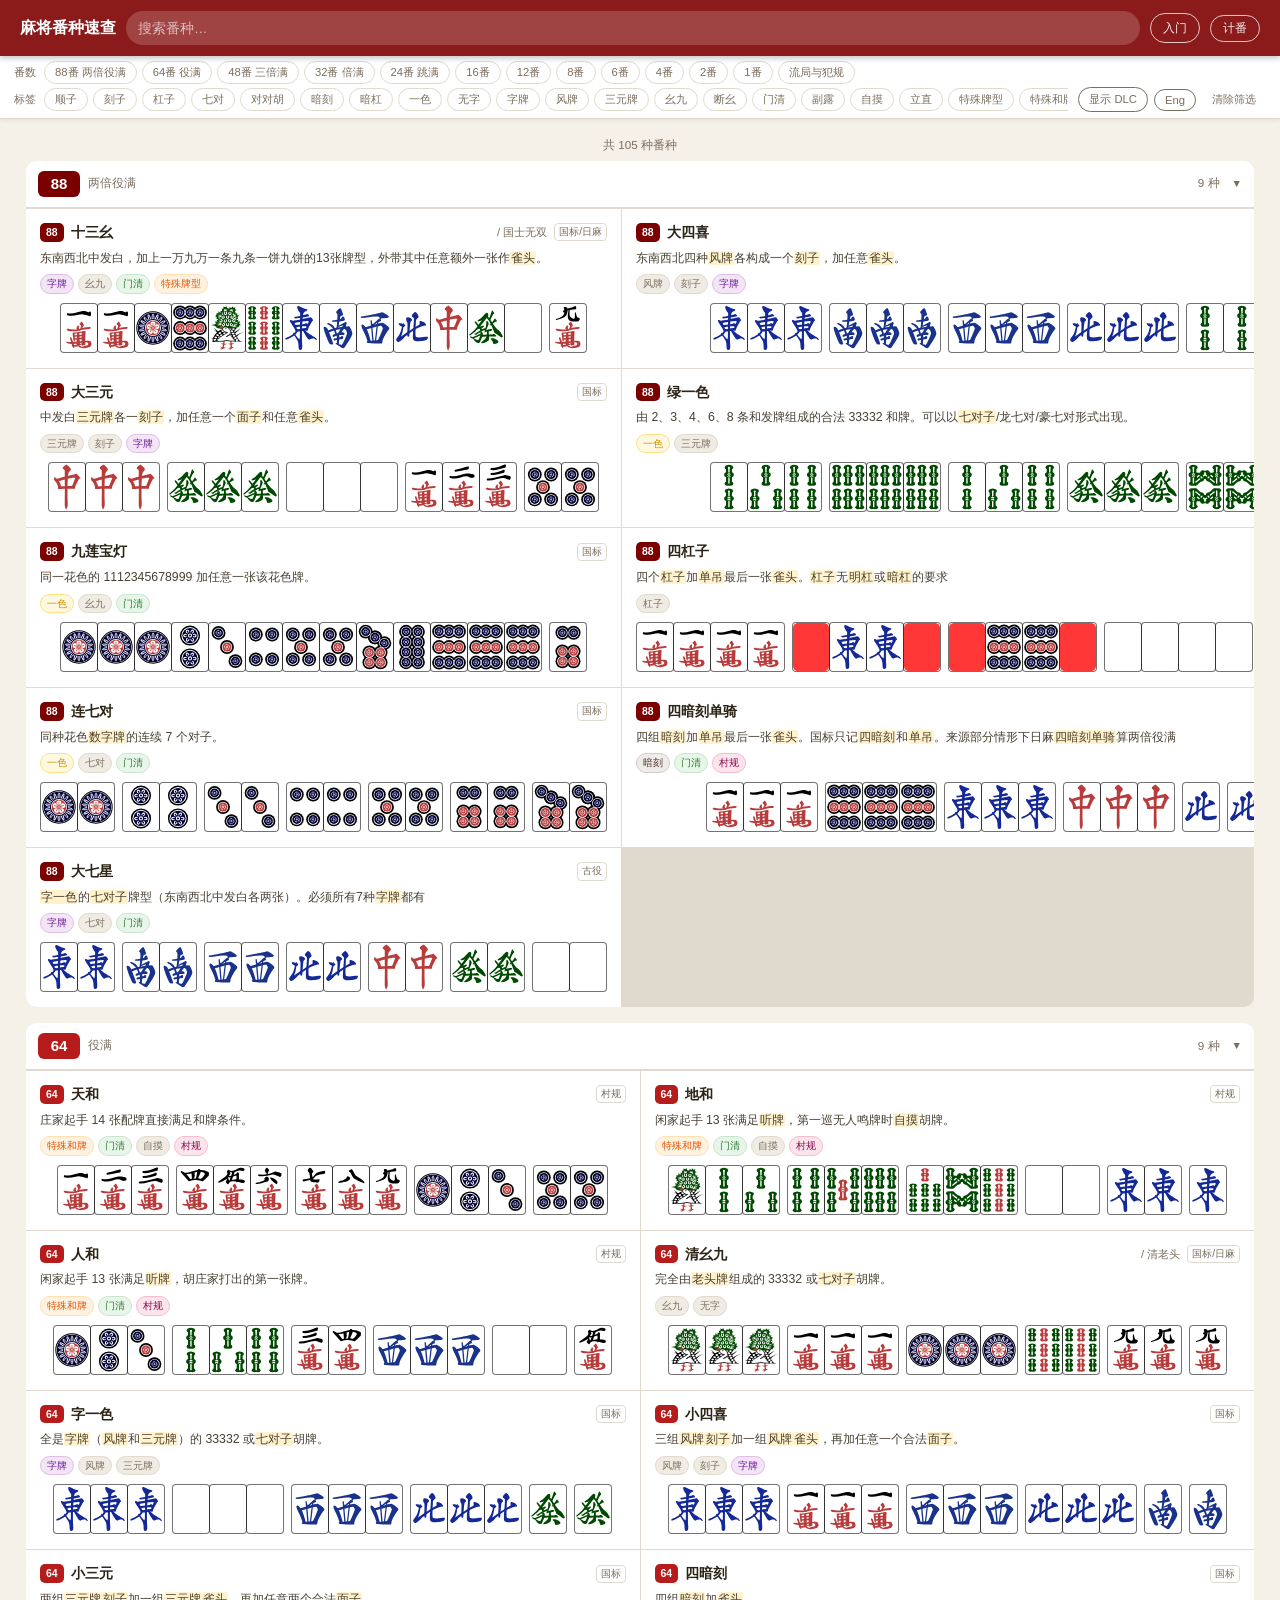
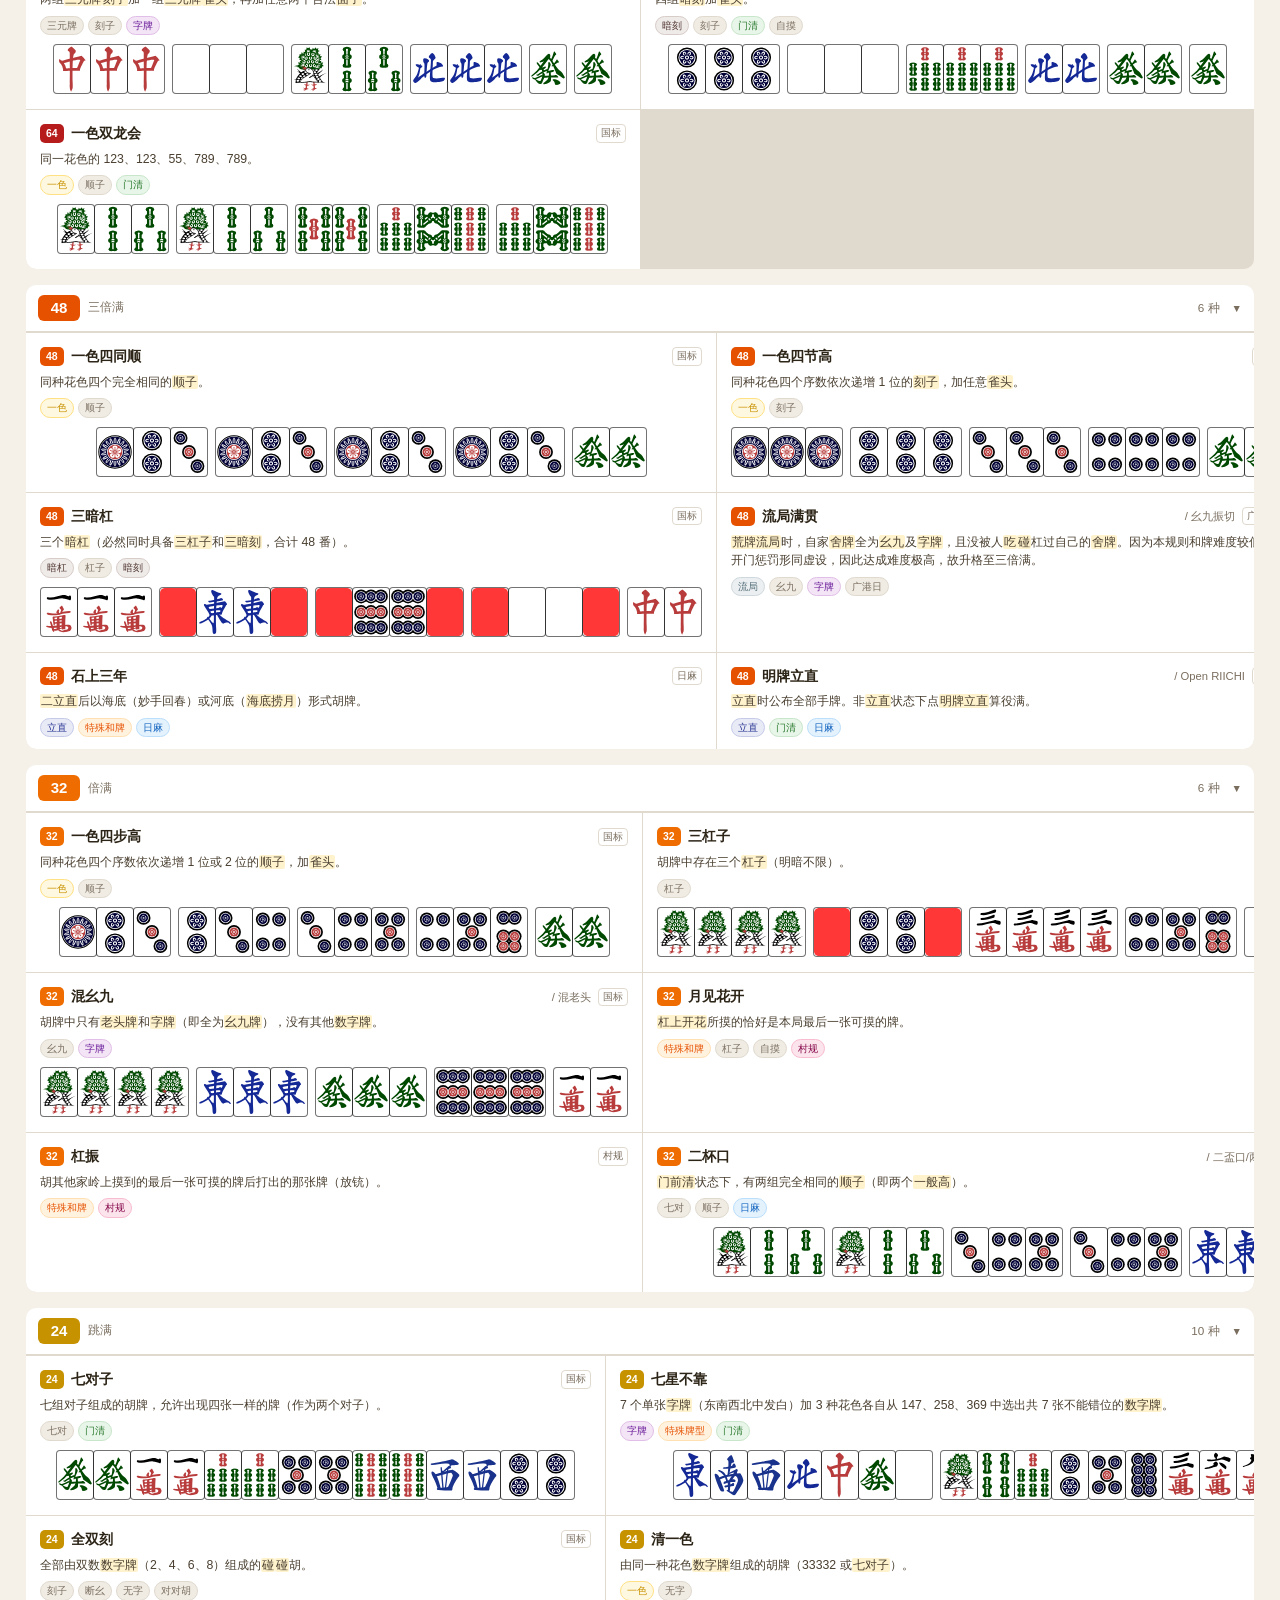
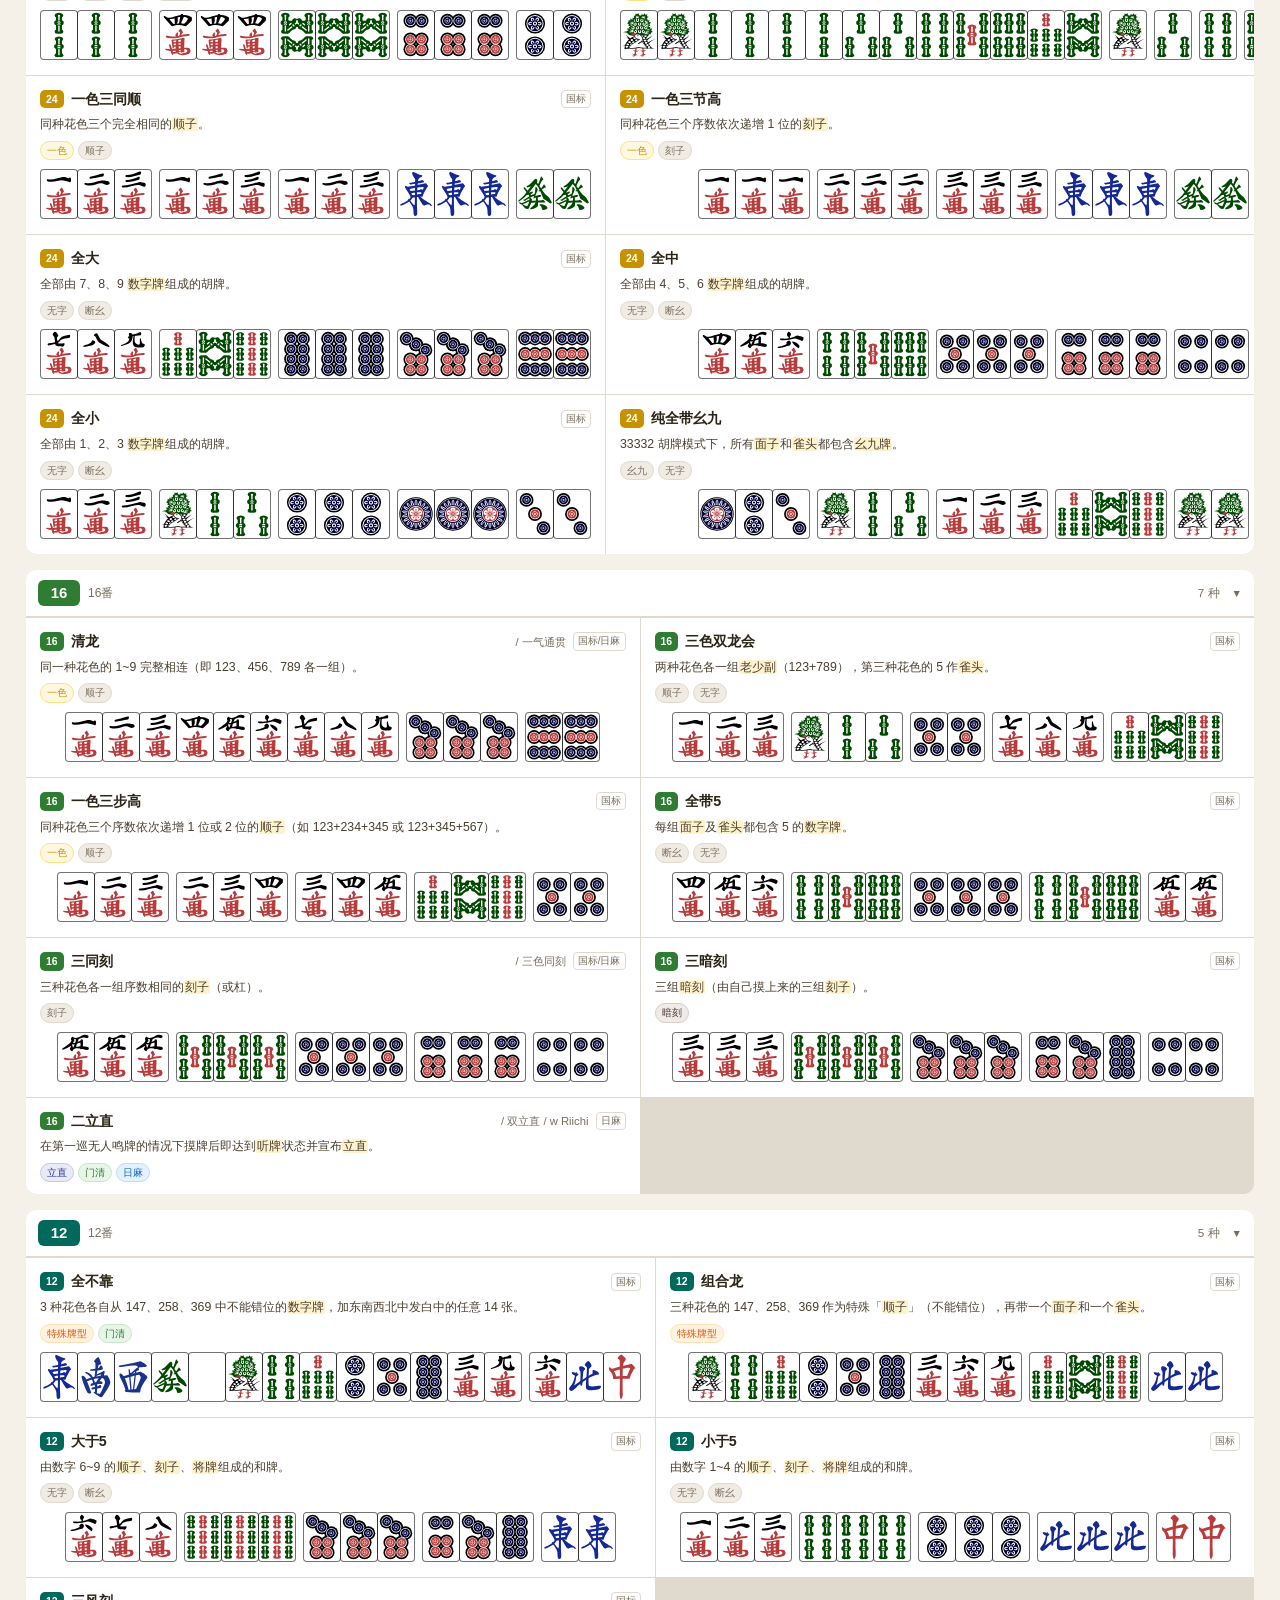
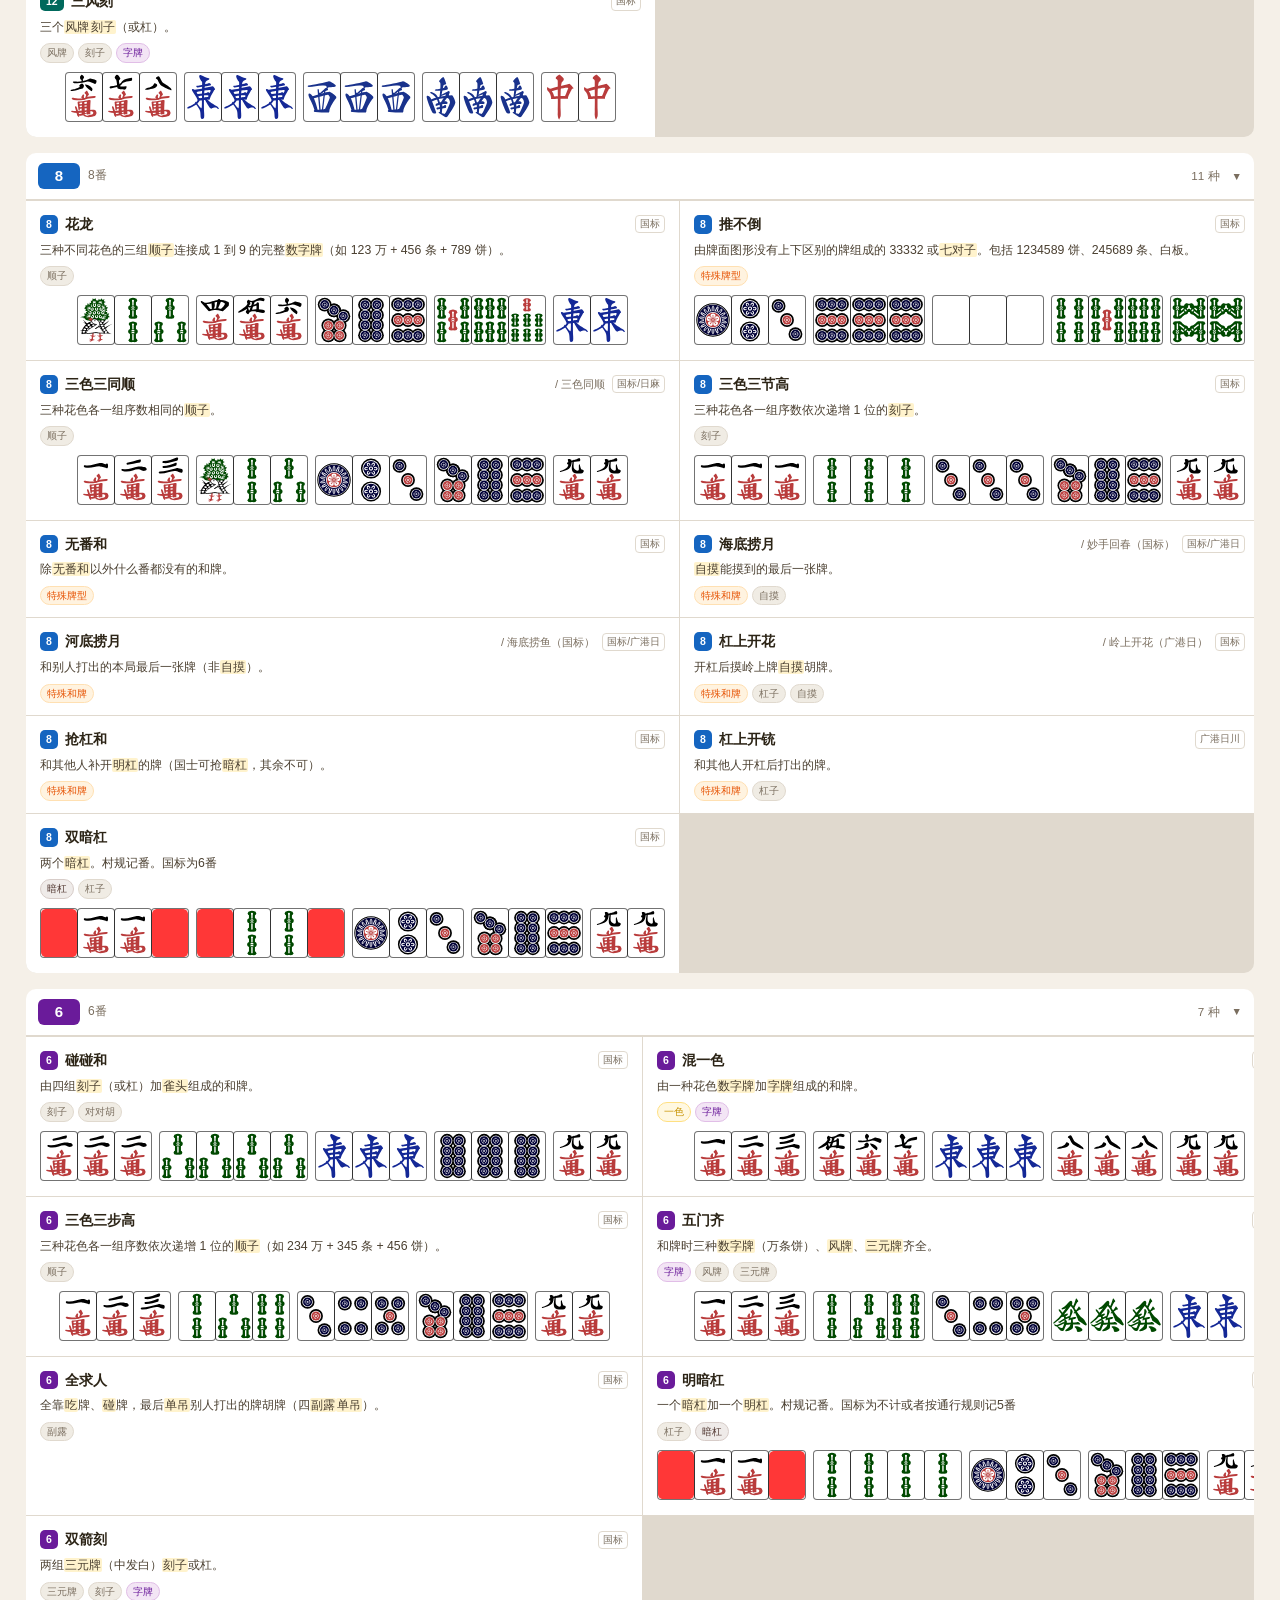
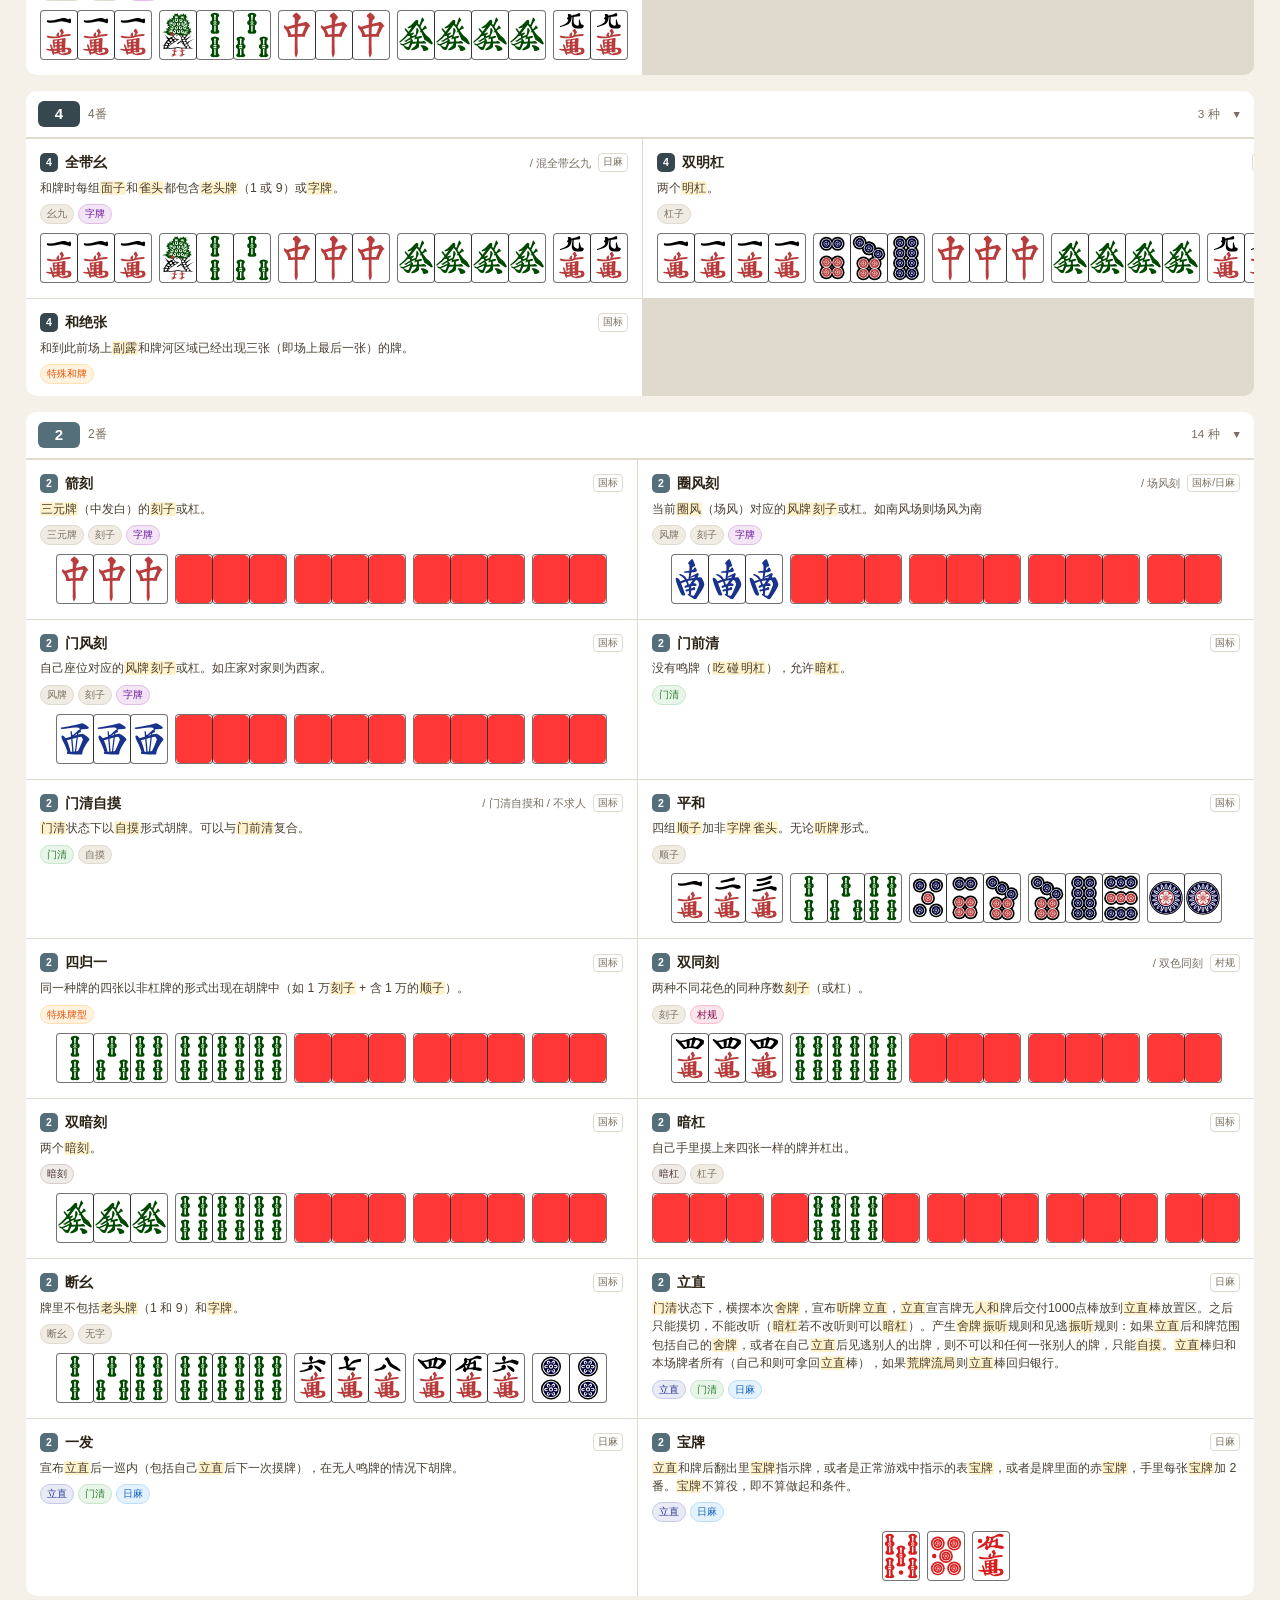
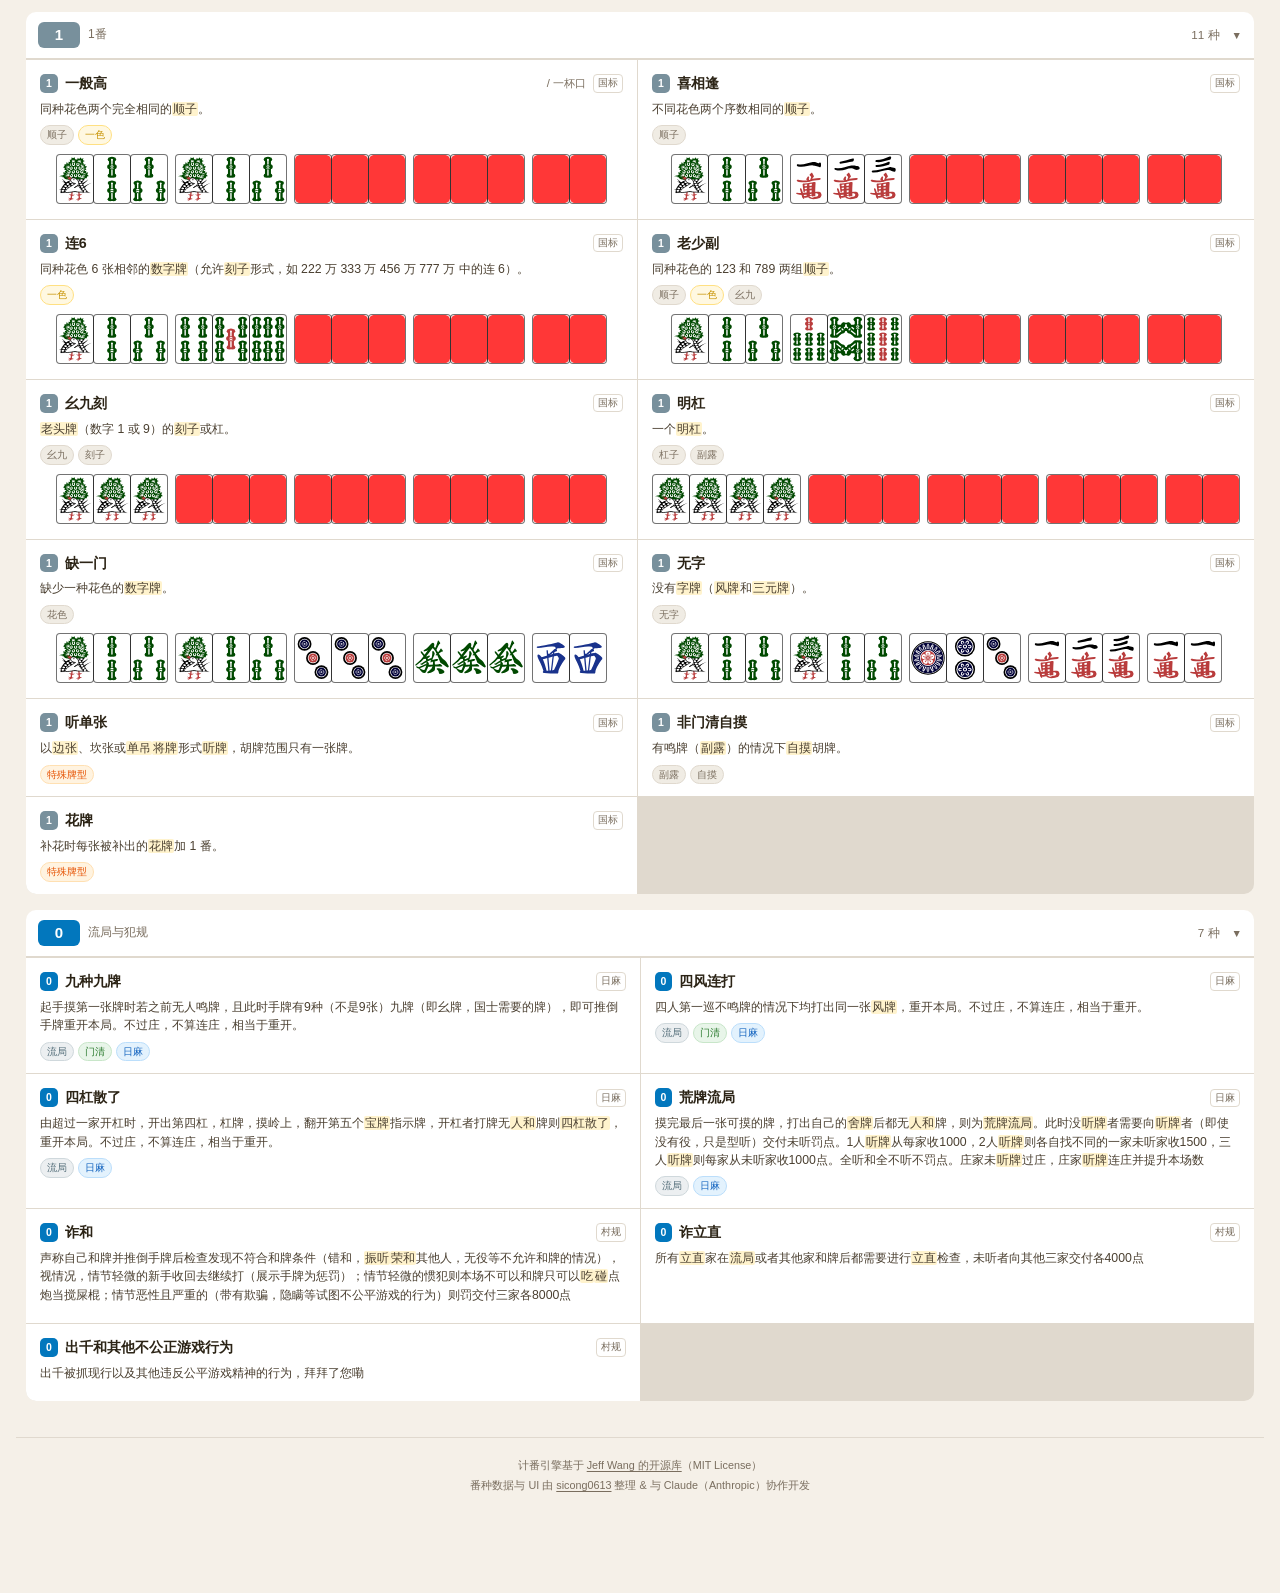
==== index.html @ 1c4165e6 "change: 纯全带幺九 is always 24 fan (no reduction when melded) Remove the open-hand reduction to 16 fan —" ====
<!DOCTYPE html>
<html lang="zh-CN">
<head>
  <meta charset="UTF-8">
  <meta name="viewport" content="width=device-width, initial-scale=1.0">
  <meta name="description" content="国标麻将（含村规）番种速查与计番工具">
  <title>麻将番种速查</title>
  <link rel="stylesheet" href="style.css?v=12">
</head>
<body>

  <header id="site-header">
    <div class="header-inner">
      <h1>麻将番种速查</h1>
      <input type="search" id="search-input" placeholder="搜索番种…" autocomplete="off" spellcheck="false">
      <a href="instruction.html" class="btn-outline" title="入门指南">入门</a>
      <button id="hand-calc-btn" class="btn-outline" title="手牌计番">计番</button>
    </div>
  </header>

  <div id="filter-bar">
    <div class="filter-row" id="fan-filter-row">
      <span class="filter-label">番数</span>
      <div class="chip-group" id="fan-chips"></div>
    </div>
    <div class="filter-row" id="tag-filter-row">
      <span class="filter-label">标签</span>
      <div class="chip-group" id="tag-chips"></div>
    </div>
    <div class="filter-row filter-actions">
      <button id="dlc-toggle" class="btn-outline btn-sm">显示 DLC</button>
      <button id="lang-toggle" class="btn-outline btn-sm">Eng</button>
      <button id="clear-filters" class="btn-ghost btn-sm">清除筛选</button>
    </div>
  </div>

  <div id="results-summary"></div>

  <main id="fan-list"></main>

  <div id="calc-bar" class="hidden">
    <div class="calc-bar-inner">
      <span>已选 <strong id="calc-count">0</strong> 种</span>
      <span class="calc-sep">｜</span>
      <span>合计 <strong id="calc-total">0</strong> 番</span>
      <button id="calc-clear" class="btn-ghost btn-sm">清除</button>
      <button id="calc-close" class="btn-outline btn-sm">退出</button>
    </div>
  </div>

  <!-- 手牌计番页面 -->
  <div id="hand-calc-page" class="hc-page hidden">
    <div class="hc-topbar">
      <button id="hc-back" class="hc-btn-ghost" data-i18n="← 返回">← 返回</button>
      <span class="hc-title" data-i18n="手牌计番">手牌计番</span>
      <button id="hc-clear-all" class="hc-btn-ghost" data-i18n="清空">清空</button>
    </div>

    <div class="hc-content">
      <div class="hc-section">
        <div class="hc-section-label"><span data-i18n="立牌">立牌</span> <span id="hc-standing-count">0/13</span></div>
        <div id="hc-standing-area" class="hc-tile-row"></div>
      </div>

      <div class="hc-section hc-win-row">
        <div class="hc-section-label"><span data-i18n="和牌张">和牌张</span></div>
        <div id="hc-win-area" class="hc-tile-row"></div>
        <div class="hc-select-tools">
          <label class="hc-check"><input type="checkbox" id="hc-select-check"> <span data-i18n="选牌">选牌</span></label>
          <button id="hc-set-meld" class="hc-btn-xs" disabled title="选中的3~4张组成刻子/顺子/杠">设为副露</button>
          <button id="hc-set-win"  class="hc-btn-xs" disabled title="把选中的单张设为和牌张">和牌张</button>
          <button id="hc-del-sel"  class="hc-btn-xs hc-btn-danger" disabled title="删除选中的牌（不放回手牌）">删除</button>
        </div>
      </div>

      <div class="hc-section">
        <div class="hc-section-label" data-i18n="副露">副露</div>
        <div id="hc-meld-area" class="hc-meld-row"></div>
      </div>

      <div class="hc-section hidden" id="hc-buffer-section">
        <div class="hc-section-label"><span id="hc-buffer-label">组合中 (0/3)</span> <button id="hc-buffer-clear" class="hc-btn-ghost hc-btn-xs" data-i18n="取消">取消</button></div>
        <div id="hc-buffer-area" class="hc-tile-row"></div>
      </div>

      <div class="hc-section hc-settings">
        <label class="hc-check"><input type="checkbox" id="hc-self-drawn"> <span data-i18n="自摸">自摸</span></label>
        <label class="hc-check"><input type="checkbox" id="hc-dealer-win"> <span data-i18n="庄赢">庄赢</span></label>
        <label class="hc-check"><input type="checkbox" id="hc-last-tile"> <span data-i18n="和绝张">和绝张</span></label>
        <label class="hc-check"><input type="checkbox" id="hc-kong-win"> <span data-i18n="杠上开花">杠上开花</span></label>
        <label class="hc-check"><input type="checkbox" id="hc-gang-kai-chong"> <span data-i18n="杠上开铳">杠上开铳</span></label>
        <label class="hc-check"><input type="checkbox" id="hc-qiang-gang"> <span data-i18n="抢杠">抢杠</span></label>
        <label class="hc-check"><input type="checkbox" id="hc-wall-last"> <span data-i18n="海底捞月">海底捞月</span></label>
        <label class="hc-check"><input type="checkbox" id="hc-river-last"> <span data-i18n="河底捞鱼">河底捞鱼</span></label>
        <label class="hc-check"><input type="checkbox" id="hc-fan-tian_he"> <span data-i18n="天和">天和</span></label>
        <label class="hc-check"><input type="checkbox" id="hc-fan-di_he"> <span data-i18n="地和">地和</span></label>
        <label class="hc-check"><input type="checkbox" id="hc-fan-ren_he"> <span data-i18n="人和">人和</span></label>
        <label class="hc-check"><input type="checkbox" id="hc-liuju-manguan"> <span data-i18n="流局满贯">流局满贯</span></label>
      </div>

      <div class="hc-section hc-winds">
        <label><span data-i18n="圈风">圈风</span> <select id="hc-prevalent"><option value="" selected data-i18n="—">—</option><option value="0" data-i18n="东">东</option><option value="1" data-i18n="南">南</option><option value="2" data-i18n="西">西</option><option value="3" data-i18n="北">北</option></select></label>
        <label><span data-i18n="门风">门风</span> <select id="hc-seat"><option value="" selected data-i18n="—">—</option><option value="0" data-i18n="东">东</option><option value="1" data-i18n="南">南</option><option value="2" data-i18n="西">西</option><option value="3" data-i18n="北">北</option></select></label>
        <label><span data-i18n="花牌">花牌</span> <input type="number" id="hc-flowers" min="0" max="8" value="0"></label>
      </div>

      <div class="hc-section hc-dora-row">
        <label class="hc-check">
          <input type="checkbox" id="hc-dora">
          <span data-i18n="宝牌">宝牌</span>
          <select id="hc-dora-count" disabled>
            <option value="1">1</option>
            <option value="2">2</option>
            <option value="3">3</option>
            <option value="4">4</option>
            <option value="5">5</option>
            <option value="6">6</option>
            <option value="7">7</option>
            <option value="8">8</option>
            <option value="9">9</option>
            <option value="10">10</option>
          </select>
          <span data-i18n="张">张</span>
        </label>
      </div>

      <div class="hc-section hc-riichi-row">
        <label class="hc-check">
          <input type="checkbox" id="hc-riichi">
          <select id="hc-riichi-type" disabled>
            <option value="riichi" data-i18n="立直">立直</option>
            <option value="double_riichi" data-i18n="二立直">二立直</option>
            <option value="open_riichi" data-i18n="明牌立直">明牌立直</option>
          </select>
        </label>
        <label class="hc-check">
          <input type="checkbox" id="hc-ippatsu" disabled>
          <span data-i18n="一发">一发</span>
        </label>
      </div>

      <div class="hc-section hc-calc-row">
        <button id="hc-calc-btn" class="hc-calc-btn" disabled data-i18n="计 算">计 算</button>
        <button id="hc-upload-btn" class="hc-upload-btn" disabled title="计算并上传番型数据">上传</button>
        <button id="hc-recognize-btn" class="hc-recog-btn" title="拍照识别，自动填入立牌/副露/和牌张">📷</button>
        <button id="hc-kb-toggle" class="hc-kb-btn" title="收起键盘">⌨</button>
      </div>

      <div id="hc-result" class="hc-result hidden"></div>
    </div>

    <div class="hc-bottom">
      <div class="hc-mode-row">
        <button class="hc-mode-btn active" data-mode="standing" data-i18n="立牌">立牌</button>
        <button class="hc-mode-btn" data-mode="meld" data-i18n="吃/碰">吃/碰</button>
        <button class="hc-mode-btn" data-mode="minggang" data-i18n="明杠">明杠</button>
        <button class="hc-mode-btn" data-mode="angang" data-i18n="暗杠">暗杠</button>
      </div>
      <div id="hc-picker" class="hc-picker"></div>
    </div>

    <!-- 拍照识别浮层 -->
    <div id="hc-recog-modal" class="hc-recog-overlay hidden">
      <div class="hc-recog-box">
        <div class="hc-recog-head">
          <strong>拍照识别</strong>
          <button id="hc-recog-close" class="hc-btn-ghost">✕</button>
        </div>
        <div class="hc-recog-bar">
          <input id="hc-recog-file" type="file" accept="image/*">
          <input id="hc-recog-camera" type="file" accept="image/*" capture="environment" hidden>
          <button id="hc-recog-camera-btn" class="hc-recog-mini" title="调用相机直接拍照">📷 拍照</button>
          <button id="hc-recog-roi" class="hc-recog-mini" hidden>框选手牌区域</button>
          <button id="hc-recog-clear" class="hc-recog-mini" hidden>清除框选</button>
        </div>
        <p class="hc-recog-hint">上传<strong>完整照片</strong>后，点「框选手牌区域」拖一个矩形框住你的手牌，只保留框内的牌。
          把被吃/碰/杠的牌（含和牌张）<strong>转向摆放</strong>，可自动识别为副露/和牌张——转向的牌若能与相邻牌组成刻子/顺子/杠，即归为副露；否则作为候选和牌张，全场恰好一个候选时自动锁定。</p>
        <div id="hc-recog-msg" class="hc-recog-msg"></div>
        <canvas id="hc-recog-canvas" hidden></canvas>
        <div id="hc-recog-summary" class="hc-recog-summary"></div>
        <div id="hc-recog-tiles" class="hc-recog-tiles"></div>
        <div class="hc-recog-actions">
          <button id="hc-recog-set-meld" class="hc-recog-action-btn" disabled>设为副露</button>
          <button id="hc-recog-set-win"  class="hc-recog-action-btn" disabled>和牌张</button>
          <button id="hc-recog-del"      class="hc-recog-action-btn hc-btn-danger" disabled>删除</button>
          <button id="hc-recog-fill" class="hc-calc-btn" disabled>接受并填入</button>
        </div>
      </div>
    </div>
  </div>

  <footer id="site-footer">
    <p>计番引擎基于 <a href="https://github.com/summerinsects/mahjong-algorithm" target="_blank" rel="noopener">Jeff Wang 的开源库</a>（MIT License）</p>
    <p>番种数据与 UI 由 <a href="https://github.com/sicong0613/Mahjong_rules" target="_blank" rel="noopener">sicong0613</a> 整理 &amp; 与 Claude（Anthropic）协作开发</p>
  </footer>

  <script src="data/glossary.js?v=3"></script>
  <script src="data/fans.js?v=5"></script>
  <script src="data/wasm_name_map.js?v=3"></script>
  <script src="data/fan_calculator.js?v=3"></script>
  <script src="calculator.js?v=3"></script>
  <script src="calc-ui.js?v=20"></script>
  <script src="script.js?v=4"></script>
</body>
</html>
---- style.css ----
/* ── 颜色与变量 ──────────────────────────────────────── */
:root {
  --bg:        #f5f0e8;
  --surface:   #ffffff;
  --border:    #e0d9ce;
  --text:      #2c2416;
  --text-muted:#7a6e5f;
  --accent:    #8b1a1a;

  /* 番数层级颜色 */
  --c88: #7b0000;
  --c64: #b71c1c;
  --c48: #e65100;
  --c32: #ef6c00;
  --c24: #c79200;
  --c16: #2e7d32;
  --c12: #00695c;
  --c8:  #1565c0;
  --c6:  #6a1b9a;
  --c4:  #37474f;
  --c2:  #546e7a;
  --c1:  #78909c;
  --c0:  #0277bd;

  --radius: 10px;
  --shadow: 0 1px 4px rgba(0,0,0,.10);
  --header-h: 56px;
  --filter-h: 108px;
}

/* ── 基础重置 ────────────────────────────────────────── */
*, *::before, *::after { box-sizing: border-box; margin: 0; padding: 0; -webkit-tap-highlight-color: transparent; }
html { font-size: 15px; scroll-behavior: smooth; }
body {
  font-family: -apple-system, "PingFang SC", "Hiragino Sans GB",
               "Microsoft YaHei", "Helvetica Neue", sans-serif;
  background: var(--bg);
  color: var(--text);
  line-height: 1.6;
  /* space for sticky header + filter bar */
  padding-top: calc(var(--header-h) + var(--filter-h));
  padding-bottom: 80px;
}
button { cursor: pointer; font-family: inherit; }
input  { font-family: inherit; }

/* ── 标题栏 ─────────────────────────────────────────── */
#site-header {
  position: fixed; top: 0; left: 0; right: 0; z-index: 100;
  height: var(--header-h);
  background: var(--accent);
  color: #fff;
  box-shadow: 0 2px 6px rgba(0,0,0,.25);
}
.header-inner {
  display: flex; align-items: center; gap: 10px;
  height: 100%; padding: 0 20px;
}
#site-header h1 {
  font-size: 1.05rem; font-weight: 700;
  white-space: nowrap; flex-shrink: 0;
}
#search-input {
  flex: 1; min-width: 0;
  height: 34px; padding: 0 12px;
  border: none; border-radius: 17px;
  background: rgba(255,255,255,.18); color: #fff;
  font-size: .9rem;
}
#search-input::placeholder { color: rgba(255,255,255,.65); }
#search-input:focus { outline: none; background: rgba(255,255,255,.28); }

/* ── 筛选栏 ─────────────────────────────────────────── */
#filter-bar {
  position: fixed; top: var(--header-h); left: 0; right: 0; z-index: 90;
  background: var(--surface);
  border-bottom: 1px solid var(--border);
  box-shadow: 0 2px 4px rgba(0,0,0,.06);
  padding: 6px 14px 8px;
  display: flex; flex-direction: column; gap: 4px;
}
.filter-row {
  display: flex; align-items: center; gap: 6px;
  overflow-x: auto; scrollbar-width: none;
  -webkit-overflow-scrolling: touch;
}
.filter-row::-webkit-scrollbar { display: none; }
.filter-row::-webkit-scrollbar { display: none; }
.filter-label {
  font-size: .7rem; color: var(--text-muted);
  white-space: nowrap; flex-shrink: 0;
  padding-right: 2px;
}
.filter-actions { justify-content: flex-end; margin-top: 2px; }
.chip-group { display: flex; gap: 5px; }

/* Chips */
.chip {
  display: inline-flex; align-items: center;
  padding: 3px 10px; border-radius: 14px;
  font-size: .75rem; white-space: nowrap;
  border: 1.5px solid var(--border);
  background: transparent; color: var(--text-muted);
  transition: all .15s;
}
.chip:hover { border-color: var(--accent); color: var(--accent); }
.chip.active {
  background: var(--accent); border-color: var(--accent);
  color: #fff;
}
.chip.fan-chip.active { color: #fff; border-color: transparent; }

/* ── 结果摘要 ────────────────────────────────────────── */
#results-summary {
  text-align: center; padding: 8px 14px 2px;
  font-size: .78rem; color: var(--text-muted);
  min-height: 24px;
}

/* ── 主内容区 ────────────────────────────────────────── */
#fan-list {
  padding: 4px 10px 20px;
}

/* ── 页脚 ───────────────────────────────────────────── */
#site-footer {
  padding: 18px 20px;
  border-top: 1px solid var(--border);
  text-align: center;
  font-size: .72rem;
  color: var(--text-muted);
  line-height: 1.8;
}
#site-footer a {
  color: var(--text-muted);
  text-decoration: underline;
  text-underline-offset: 2px;
}

/* ── 番数分区 ─────────────────────────────────────────── */
.fan-tier { margin-bottom: 16px; }

.tier-header {
  display: flex; align-items: center; gap: 8px;
  padding: 10px 12px 10px;
  background: var(--surface);
  border-radius: var(--radius) var(--radius) 0 0;
  border-bottom: 2px solid var(--border);
  cursor: pointer; user-select: none;
}
.tier-header:hover { background: #faf7f2; }
.tier-fan-badge {
  font-size: 1rem; font-weight: 800;
  min-width: 42px; text-align: center;
  border-radius: 6px; padding: 1px 6px;
  color: #fff;
}
.tier-label {
  font-size: .8rem; color: var(--text-muted);
  font-weight: 400;
}
.tier-count {
  font-size: .78rem; color: var(--text-muted);
  margin-left: auto;
}
.tier-arrow {
  font-size: .7rem; color: var(--text-muted);
  transition: transform .2s;
  margin-left: 4px;
}
.fan-tier.collapsed .tier-arrow { transform: rotate(-90deg); }
.fan-tier.collapsed .fan-grid { display: none; }

/* ── 卡片网格 ────────────────────────────────────────── */
.fan-grid {
  display: grid;
  grid-template-columns: repeat(auto-fill, minmax(280px, 1fr));
  gap: 1px;
  background: var(--border);
  border-radius: 0 0 var(--radius) var(--radius);
  overflow: hidden;
}

/* ── 单张卡片 ────────────────────────────────────────── */
.fan-card {
  background: var(--surface);
  padding: 12px 14px;
  cursor: pointer;
  transition: background .12s;
  position: relative;
}
.fan-card:hover { background: #fefcf8; }
.fan-card.expanded { background: #fefcf8; }
.fan-card.calc-selected { background: #fff8e1; }

.card-top {
  display: flex; align-items: center; gap: 7px;
  margin-bottom: 5px;
}
.fan-badge {
  display: inline-block;
  font-size: .7rem; font-weight: 800;
  padding: 1px 6px; border-radius: 5px;
  color: #fff; flex-shrink: 0;
}
.card-name {
  font-size: .95rem; font-weight: 700;
  flex: 1;
}
.card-name-alt {
  font-size: .75rem; color: var(--text-muted);
  font-weight: 400;
}
.card-source {
  font-size: .68rem; color: var(--text-muted);
  white-space: nowrap;
  border: 1px solid var(--border);
  border-radius: 4px; padding: 0 4px;
}

.card-desc {
  font-size: .82rem; color: #4a3f30;
  margin-bottom: 7px; line-height: 1.5;
}

.card-tags { display: flex; flex-wrap: wrap; gap: 4px; }
.tag {
  font-size: .65rem; padding: 1px 6px;
  border-radius: 10px;
  background: #f0ece4; color: var(--text-muted);
  border: 1px solid #e0d9ce;
}
.tag.tag-门清  { background: #e8f5e9; color: #2e7d32; border-color: #c8e6c9; }
.tag.tag-日麻  { background: #e3f2fd; color: #1565c0; border-color: #bbdefb; }
.tag.tag-村规  { background: #fce4ec; color: #880e4f; border-color: #f8bbd0; }
.tag.tag-立直  { background: #e8eaf6; color: #283593; border-color: #c5cae9; }
.tag.tag-一色  { background: #fff8e1; color: #c79200; border-color: #ffe082; }
.tag.tag-字牌  { background: #f3e5f5; color: #6a1b9a; border-color: #e1bee7; }
.tag.tag-暗刻,
.tag.tag-暗杠  { background: #efebe9; color: #4e342e; border-color: #d7ccc8; }
.tag.tag-特殊牌型,
.tag.tag-特殊和牌 { background: #fff3e0; color: #e65100; border-color: #ffe0b2; }
.tag.tag-流局  { background: #eceff1; color: #546e7a; border-color: #cfd8dc; }
.tag.tag-DLC   { background: #fce4ec; color: #880e4f; border-color: #f8bbd0;
                  font-style: italic; }

/* ── 展开详情 ────────────────────────────────────────── */
.card-details {
  margin-top: 10px; padding-top: 10px;
  border-top: 1px solid var(--border);
  display: none;
  font-size: .8rem; line-height: 1.65;
}
.fan-card.expanded .card-details { display: block; }

.detail-row {
  display: grid; grid-template-columns: 3.5em 1fr;
  gap: 4px; padding: 2px 0;
}
.detail-row strong {
  color: var(--text-muted); font-weight: 600;
  font-size: .72rem; padding-top: 2px;
}
.detail-excludes span { color: #b71c1c; }
.card-notes {
  margin-top: 6px; padding: 6px 8px;
  background: #fffbf0; border-left: 3px solid #f0c040;
  border-radius: 0 4px 4px 0;
  font-size: .76rem; color: #5a4a20; line-height: 1.5;
}

/* ── 牌型展示 ────────────────────────────────────────── */
.tile-primary {
  margin: 8px 0 2px;
  overflow-x: auto; -webkit-overflow-scrolling: touch;
  scrollbar-width: none; padding: 2px 1px;
  text-align: center;
}
.tile-primary::-webkit-scrollbar { display: none; }

.tile-row {
  display: inline-flex; flex-wrap: nowrap; align-items: flex-end;
  gap: 1px; vertical-align: bottom; text-align: left;
}

.tile-example > .tile-row {
  display: flex;
  overflow-x: auto; -webkit-overflow-scrolling: touch;
  scrollbar-width: none; padding: 2px 1px;
}
.tile-example > .tile-row::-webkit-scrollbar { display: none; }
.tile {
  width: 36px; height: 48px;
  padding: 1px;
  box-sizing: border-box;
  border-radius: 3px;
  object-fit: fill;
  display: block; flex-shrink: 0;
  box-shadow: 0 0 0 1px rgba(0,0,0,0.55);
}
.tile-text {
  display: inline-flex; align-items: center; justify-content: center;
  width: 28px; height: 37px;
  background: #fffdf0; border: 1px solid #d4b96a;
  border-radius: 4px;
  font-size: .65rem; color: #5a4a20; line-height: 1.2;
  flex-shrink: 0;
  writing-mode: vertical-rl; text-orientation: mixed;
}
.tile-sep { width: 7px; flex-shrink: 0; }

/* 横置牌（副露捡牌） */
.tile-rotated-wrap {
  display: inline-flex; align-items: center; justify-content: center;
  width: 37px; height: 28px;
  flex-shrink: 0;
}
.tile-rotated-wrap .tile {
  transform: rotate(90deg);
}

/* 牌河 */
.tile-river-wrap {
  margin-top: 10px;
  margin-bottom: 4px;
}
.tile-river-label {
  font-size: .68rem; font-weight: 600; white-space: nowrap;
  color: #b71c1c; background: #ffebee;
  border: 1px solid #ffcdd2; border-radius: 4px;
  padding: 1px 6px; display: inline-block;
  margin-bottom: 3px;
}
.tile-river {
  display: grid;
  grid-template-columns: repeat(10, auto);
  gap: 1px;
  padding: 2px 1px;
  width: fit-content;
}
.tile-river-mark {
  box-shadow: 0 0 0 2px #b71c1c;
}

/* 听牌候选 */
.tile-wait-row {
  display: flex; align-items: center; flex-wrap: wrap;
  gap: 3px; margin-top: 5px; padding: 2px 1px;
}
.tile-wait-label {
  font-size: .68rem; font-weight: 600; white-space: nowrap;
  color: #2e7d32; background: #e8f5e9;
  border: 1px solid #c8e6c9; border-radius: 4px;
  padding: 1px 6px; flex-shrink: 0; align-self: flex-start;
}
.tile-wait-mark {
  box-shadow: 0 0 0 2px #2e7d32;
}

.tile-examples { margin: 8px 0 4px; }
.tile-example { margin-bottom: 10px; }
.tile-example-label {
  font-size: .68rem; color: var(--text-muted); margin-bottom: 3px;
}
.card-tips {
  margin: 6px 0; padding: 6px 10px;
  background: #e3f2fd; border-left: 3px solid #1565c0;
  border-radius: 0 4px 4px 0;
  font-size: .76rem; color: #1a3a5c; line-height: 1.55;
}

/* ── 计番模式 ────────────────────────────────────────── */
.calc-check-wrap {
  display: none; margin-top: 10px; padding-top: 8px;
  border-top: 1px dashed var(--border);
}
body.calc-mode .calc-check-wrap { display: flex; align-items: center; gap: 8px; }
body.calc-mode .fan-card { cursor: default; }
body.calc-mode .fan-card:not(.expanded) { cursor: pointer; }

.calc-checkbox {
  width: 18px; height: 18px; accent-color: var(--accent);
  cursor: pointer; flex-shrink: 0;
}
.calc-check-label {
  font-size: .8rem; color: var(--text-muted); cursor: pointer;
}

#calc-bar {
  position: fixed; bottom: 0; left: 0; right: 0; z-index: 200;
  background: var(--accent); color: #fff;
  box-shadow: 0 -2px 8px rgba(0,0,0,.2);
  padding: 10px 16px;
}
.calc-bar-inner {
  display: flex; align-items: center; gap: 10px;
  padding: 0 20px;
  font-size: .88rem;
}
.calc-sep { opacity: .4; }
.calc-bar-inner strong { font-size: 1rem; }

/* ── 버튼 ────────────────────────────────────────────── */
.btn-outline {
  padding: 5px 12px; border-radius: 16px;
  border: 1.5px solid currentColor;
  background: transparent; font-size: .78rem;
  color: var(--text-muted);
  white-space: nowrap;
}
.btn-outline:hover { color: var(--accent); }
.btn-ghost {
  padding: 5px 10px; border-radius: 16px;
  border: none; background: transparent;
  font-size: .78rem; color: var(--text-muted);
  white-space: nowrap;
}
.btn-ghost:hover { color: var(--accent); }
.btn-sm { font-size: .75rem; padding: 4px 10px; }

#site-header .btn-outline {
  color: rgba(255,255,255,.9);
  border-color: rgba(255,255,255,.75);
  text-decoration: none;
}
#site-header .btn-outline:hover {
  color: rgba(255,255,255,.5);
  border-color: rgba(255,255,255,.35);
}
#calc-bar .btn-outline {
  border-color: rgba(255,255,255,.5); color: rgba(255,255,255,.85);
}
#calc-bar .btn-outline:hover { border-color: #fff; color: #fff; }
#calc-bar .btn-ghost { color: rgba(255,255,255,.7); }
#calc-bar .btn-ghost:hover { color: #fff; }

/* ── 空状态 ──────────────────────────────────────────── */
.empty-state {
  text-align: center; padding: 60px 20px;
  color: var(--text-muted); font-size: .9rem;
}

/* ── 番数颜色辅助类 ──────────────────────────────────── */
.tier-88, .badge-88  { background-color: var(--c88); }
.tier-64, .badge-64  { background-color: var(--c64); }
.tier-48, .badge-48  { background-color: var(--c48); }
.tier-32, .badge-32  { background-color: var(--c32); }
.tier-24, .badge-24  { background-color: var(--c24); }
.tier-16, .badge-16  { background-color: var(--c16); }
.tier-12, .badge-12  { background-color: var(--c12); }
.tier-8,  .badge-8   { background-color: var(--c8);  }
.tier-6,  .badge-6   { background-color: var(--c6);  }
.tier-4,  .badge-4   { background-color: var(--c4);  }
.tier-2,  .badge-2   { background-color: var(--c2);  }
.tier-1,  .badge-1   { background-color: var(--c1);  }
.tier-0,  .badge-0   { background-color: var(--c0);  }

/* 对 fan chip 使用对应番数色 */
.chip.fan-chip[data-fan="88"]  { --chip-color: var(--c88); }
.chip.fan-chip[data-fan="64"]  { --chip-color: var(--c64); }
.chip.fan-chip[data-fan="48"]  { --chip-color: var(--c48); }
.chip.fan-chip[data-fan="32"]  { --chip-color: var(--c32); }
.chip.fan-chip[data-fan="24"]  { --chip-color: var(--c24); }
.chip.fan-chip[data-fan="16"]  { --chip-color: var(--c16); }
.chip.fan-chip[data-fan="12"]  { --chip-color: var(--c12); }
.chip.fan-chip[data-fan="8"]   { --chip-color: var(--c8);  }
.chip.fan-chip[data-fan="6"]   { --chip-color: var(--c6);  }
.chip.fan-chip[data-fan="4"]   { --chip-color: var(--c4);  }
.chip.fan-chip[data-fan="2"]   { --chip-color: var(--c2);  }
.chip.fan-chip[data-fan="1"]   { --chip-color: var(--c1);  }
.chip.fan-chip[data-fan="0"]   { --chip-color: var(--c0);  }
.chip.fan-chip.active { background: var(--chip-color, var(--accent)); }

/* ── 术语高亮与弹窗 ──────────────────────────────────── */
.term {
  background: #fff3cd;
  border-radius: 2px;
  padding: 0 1px;
  cursor: pointer;
  -webkit-tap-highlight-color: transparent;
}
.term:hover { background: #ffe082; }

#term-popup {
  position: absolute;
  z-index: 500;
  width: 250px;
  background: var(--surface);
  border: 1px solid var(--border);
  border-radius: 8px;
  box-shadow: 0 4px 16px rgba(0,0,0,.18);
  padding: 10px 12px;
  font-size: .82rem;
  line-height: 1.5;
}
#term-popup.hidden { display: none; }

.term-popup-head {
  display: flex; align-items: center; gap: 6px;
  margin-bottom: 5px;
}
.term-popup-badge { font-size: .68rem !important; flex-shrink: 0; }
.term-popup-name  { font-size: .9rem; font-weight: 700; }
.term-popup-desc  { font-size: .8rem; color: #4a3f30; margin-bottom: 8px; }

.term-popup-goto {
  display: block; width: 100%;
  padding: 4px 8px; border-radius: 5px;
  background: var(--accent); color: #fff;
  border: none; font-size: .78rem;
  cursor: pointer; text-align: center;
}
.term-popup-goto:hover { background: #a52020; }

.card-highlight {
  box-shadow: inset 0 0 0 4px var(--accent);
  animation: card-hl .4s ease-out;
}
@keyframes card-hl {
  0%   { box-shadow: inset 0 0 0 10px var(--accent); }
  100% { box-shadow: inset 0 0 0 4px var(--accent); }
}

#back-to-origin {
  position: fixed;
  bottom: 80px;
  right: 16px;
  z-index: 300;
  padding: 7px 14px;
  font-size: .84rem;
  white-space: nowrap;
  background: var(--surface);
  box-shadow: 0 2px 10px rgba(0,0,0,.18);
}

/* ── 辅助类 ─────────────────────────────────────────── */
.hidden { display: none !important; }

/* ── 响应式：手机小屏 ───────────────────────────────── */
@media (max-width: 480px) {
  .tile, .tile-text { width: 20px; height: 26px; }
  .tile-text { font-size: .55rem; }
  .tile-rotated-wrap { width: 26px; height: 20px; }
}
@media (min-width: 481px) and (max-width: 639px) {
  .tile, .tile-text { width: 32px; height: 42px; }
  .tile-rotated-wrap { width: 42px; height: 32px; }
}

/* ── 响应式：桌面 ────────────────────────────────────── */
@media (min-width: 640px) {
  :root { --filter-h: 72px; }
  #filter-bar {
    display: grid;
    grid-template-areas: "fan fan" "tag actions";
    grid-template-columns: 1fr auto;
    padding: 5px 14px 6px;
    gap: 3px 10px;
  }
  #fan-filter-row { grid-area: fan; }
  #tag-filter-row  { grid-area: tag; }
  .filter-actions  { grid-area: actions; align-self: center; margin-top: 0; }
  .fan-grid { grid-template-columns: repeat(auto-fill, minmax(300px, 1fr)); }
}

@media (min-width: 900px) {
  body { padding-left: 16px; padding-right: 16px; }
  .fan-grid { grid-template-columns: repeat(2, 1fr); }
}

/* ── 滚动锚点偏移（跳转定位用）────────────────────────── */
.fan-tier { scroll-margin-top: calc(var(--header-h) + var(--filter-h) + 8px); }

/* ═══════════════════════════════════════════════════════
   手牌计番页面  (.hc-*)
   ═══════════════════════════════════════════════════════ */

/* 页面容器（全屏覆盖） */
.hc-page {
  position: fixed;
  inset: 0;
  z-index: 500;
  background: var(--bg);
  display: flex;
  flex-direction: column;
}
.hc-page.hidden { display: none; }

/* 顶栏 */
.hc-topbar {
  display: flex;
  align-items: center;
  justify-content: space-between;
  padding: 0 12px;
  height: 48px;
  background: var(--surface);
  border-bottom: 1px solid var(--border);
  flex-shrink: 0;
}
.hc-title { font-weight: 700; font-size: .95rem; }
.hc-btn-ghost {
  background: none;
  border: none;
  padding: 6px 8px;
  cursor: pointer;
  color: var(--accent);
  font-size: .85rem;
  border-radius: 6px;
}
.hc-btn-ghost:hover { background: var(--border); }

/* 可滚动内容区 */
.hc-content {
  flex: 1;
  overflow-y: auto;
  padding: 10px 12px 12px;
}

/* 各分区 */
.hc-section { margin-bottom: 10px; }
.hc-section-label {
  font-size: .75rem;
  color: var(--text-muted);
  margin-bottom: 4px;
  display: flex;
  align-items: center;
  gap: 6px;
}
.hc-win-row { display: flex; align-items: center; gap: 10px; flex-wrap: wrap; }
.hc-win-row .hc-section-label { margin-bottom: 0; white-space: nowrap; }
.hc-win-row #hc-win-area { flex: 0 0 auto; }

/* 选牌工具：始终固定在行的最右侧，不被和牌张挤走 */
.hc-select-tools { margin-left: auto; display: flex; align-items: center; gap: 6px; flex-wrap: wrap; justify-content: flex-end; }
.hc-select-tools .hc-btn-xs {
  font-size: .7rem; padding: 2px 8px; border-radius: 5px;
  background: transparent; color: var(--accent); border: 1px solid var(--accent); cursor: pointer;
}
.hc-select-tools .hc-btn-xs:disabled { opacity: .35; cursor: not-allowed; }
.hc-select-tools .hc-btn-xs:not(:disabled):hover { background: var(--accent); color: #fff; }
.hc-select-tools .hc-btn-xs.hc-btn-danger { color: #c0392b; border-color: #c0392b; }
.hc-select-tools .hc-btn-xs.hc-btn-danger:not(:disabled):hover { background: #c0392b; color: #fff; }
/* 选中态：图上覆一层强调色 */
.hc-tile.hc-selected { outline: 2px solid var(--accent); outline-offset: -2px; border-radius: 4px; box-shadow: inset 0 0 0 9999px rgba(139,26,26,.18); }
/* 立牌/和牌张始终可选 */
.hc-tile { cursor: pointer; }
#hc-standing-area, #hc-win-area { touch-action: none; }

/* 牌行（立牌/副露缓冲） */
.hc-tile-row {
  display: flex;
  flex-wrap: wrap;
  gap: 4px;
  min-height: 40px;
  align-items: center;
}

/* ── 牌元素（SVG img 版本）── */
.hc-tile {
  display: inline-block;
  cursor: pointer;
  user-select: none;
  -webkit-tap-highlight-color: transparent;
  vertical-align: top;
  flex-shrink: 0;
  padding: 1px;
  border-radius: 4px;
  box-shadow: 0 0 0 1px #fff, 0 0 0 3px rgba(0,0,0,.6);
}
.hc-tile img {
  display: block;
  border-radius: 3px;
  object-fit: contain;
}
.hc-tile:active img { opacity: .7; }
.hc-tile.hc-tile-np { padding: 0; overflow: hidden; background: #8b2020; box-shadow: 0 0 0 2px rgba(0,0,0,.5); }
.tile.tile-back { padding: 0; object-fit: fill; }

/* 大号（选牌器） */
.hc-tile-lg img { width: 32px; height: 42px; }

/* 中号（手牌区）：22px img + 1px padding×2 = 24px total */
.hc-tile-md img { width: 22px; height: 29px; }

/* 牌背（hc-tile-np）：外框与普通牌等大，img 铺满无白边
   lg: 32+2=34×44, md: 22+2=24×31 */
.hc-tile-lg.hc-tile-np { width: 34px; height: 44px; }
.hc-tile-md.hc-tile-np { width: 24px; height: 31px; }
.hc-tile-np img { width: 100%; height: 100%; border-radius: 0; object-fit: fill; }

/* 空槽（无图片）：与普通牌等大 */
.hc-empty {
  border: 1.5px dashed var(--border);
  border-radius: 3px;
  opacity: .45;
  cursor: default;
  box-shadow: none;
}
.hc-tile-lg.hc-empty { width: 34px; height: 44px; }
.hc-tile-md.hc-empty { width: 24px; height: 31px; }

.hc-win-hint {
  display: flex;
  align-items: center;
  justify-content: center;
  font-size: 15px;
  color: var(--text-muted);
  cursor: default;
}

/* 选中（待替换） */
.hc-selected img {
  box-shadow: 0 0 0 2.5px var(--accent), 0 0 0 1px rgba(0,0,0,.35);
}

/* 暗杠遮盖 */
.hc-concealed img { opacity: .3; }

/* 待替换槽：显示牌背 + accent 描边 */
.hc-tile.hc-replacing { opacity: .75; cursor: pointer; }
.hc-tile.hc-replacing img {
  box-shadow: 0 0 0 2.5px var(--accent), 0 0 0 1px rgba(0,0,0,.25);
}

/* 已达4张上限：变暗且禁用 */
.hc-exhausted { opacity: .22; pointer-events: none; }

/* ── 副露卡片 ── */
.hc-meld-row { display: flex; flex-wrap: wrap; gap: 6px; }
.hc-meld-card {
  display: flex;
  flex-direction: column;
  gap: 4px;
  background: var(--surface);
  border: 1px solid var(--border);
  border-radius: 6px;
  padding: 5px 6px;
}
.hc-meld-tiles { display: flex; gap: 4px; }
.hc-meld-ctrl  { display: flex; align-items: center; gap: 4px; }
.hc-meld-lbl   { font-size: .72rem; color: var(--text-muted); }
.hc-btn-sm {
  font-size: .7rem;
  padding: 2px 5px;
  border-radius: 4px;
  border: 1px solid var(--border);
  background: var(--bg);
  cursor: pointer;
  color: var(--text);
}
.hc-btn-sm:hover { background: var(--border); }
.hc-btn-del { color: #b71c1c; border-color: #e57373; }
.hc-btn-xs {
  font-size: .68rem;
  padding: 1px 5px;
  border-radius: 4px;
  border: 1px solid var(--border);
  background: var(--bg);
  cursor: pointer;
  color: var(--text-muted);
}

/* ── 设置区 ── */
.hc-settings {
  display: flex;
  flex-wrap: wrap;
  gap: 10px 16px;
}
.hc-check { display: flex; align-items: center; gap: 4px; font-size: .82rem; cursor: pointer; }
.hc-winds {
  display: flex;
  flex-wrap: wrap;
  gap: 10px 16px;
  font-size: .82rem;
}
.hc-winds label { display: flex; align-items: center; gap: 4px; }
.hc-winds select, .hc-winds input[type=number] {
  border: 1px solid var(--border);
  border-radius: 4px;
  padding: 2px 4px;
  background: var(--surface);
  color: var(--text);
  font-size: .82rem;
}
.hc-winds input[type=number] { width: 44px; }

/* ── 宝牌行 ── */
.hc-dora-row { display: flex; align-items: center; }
#hc-dora-count {
  border: 1px solid var(--border);
  border-radius: 4px;
  padding: 2px 6px;
  background: var(--bg);
  color: var(--text);
  font-size: .82rem;
  cursor: pointer;
}
#hc-dora-count:disabled { opacity: 0.45; cursor: default; }

/* ── 立直行 ── */
.hc-riichi-row { display: flex; align-items: center; gap: 12px; }
#hc-riichi-type {
  border: 1px solid var(--border);
  border-radius: 4px;
  padding: 2px 6px;
  background: var(--bg);
  color: var(--text);
  font-size: .82rem;
  cursor: pointer;
}
#hc-riichi-type:disabled { opacity: 0.45; cursor: default; }

/* ── 计算按钮 ── */
.hc-calc-row { display: flex; justify-content: center; align-items: stretch; gap: 6px; padding: 4px 0; max-width: 376px; margin: 0 auto; }
.hc-calc-btn {
  flex: 1;
  padding: 12px 6px;
  font-size: 1rem;
  font-weight: 700;
  letter-spacing: .04em;
  background: var(--accent);
  color: #fff;
  border: none;
  border-radius: 8px;
  cursor: pointer;
}
.hc-calc-btn:disabled { opacity: .4; cursor: not-allowed; }
.hc-calc-btn:not(:disabled):hover { filter: brightness(1.1); }
.hc-upload-btn {
  flex-shrink: 0;
  padding: 12px 10px;
  font-size: .82rem;
  font-weight: 600;
  background: transparent;
  color: var(--accent);
  border: 1.5px solid var(--accent);
  border-radius: 8px;
  cursor: pointer;
  white-space: nowrap;
}
.hc-upload-btn:disabled { opacity: .4; cursor: not-allowed; }
.hc-upload-btn:not(:disabled):hover { background: var(--accent); color: #fff; }
.hc-kb-btn {
  flex-shrink: 0;
  width: 44px;
  font-size: 1.2rem;
  background: var(--surface);
  border: 1px solid var(--border);
  border-radius: 8px;
  cursor: pointer;
  display: flex;
  align-items: center;
  justify-content: center;
}
.hc-kb-btn:hover { background: var(--border); }
.hc-kb-btn.kb-hidden { opacity: 0.5; }

/* ── 结果区 ── */
.hc-result {
  background: var(--surface);
  border: 1px solid var(--border);
  border-radius: 8px;
  padding: 12px;
  margin-top: 4px;
}
.hc-result-total {
  font-size: 1.1rem;
  font-weight: 700;
  color: var(--accent);
  margin-bottom: 4px;
}
.hc-result-points {
  font-size: 1rem;
  font-weight: 600;
  color: var(--text);
  margin-bottom: 8px;
  padding: 4px 8px;
  background: color-mix(in srgb, var(--accent) 10%, transparent);
  border-radius: 6px;
}
.hc-result-list { display: flex; flex-direction: column; gap: 4px; }
.hc-result-row  { display: flex; justify-content: space-between; font-size: .85rem; }
.hc-result-name { color: var(--text); }
.hc-result-val  { color: var(--text-muted); font-variant-numeric: tabular-nums; }
.hc-result-none { color: var(--text-muted); font-size: .85rem; }
.hc-err { color: #b71c1c; font-size: .85rem; }

/* ── 底部固定栏（模式按钮 + 选牌器） ── */
.hc-bottom {
  flex-shrink: 0;
  background: var(--surface);
  border-top: 1px solid var(--border);
  padding: 6px 8px 8px;
}

/* 模式按钮 */
.hc-mode-row {
  display: flex;
  gap: 6px;
  margin-bottom: 6px;
}
.hc-mode-btn {
  flex: 1;
  padding: 6px 2px;
  font-size: .76rem;
  font-weight: 600;
  border: 1.5px solid var(--border);
  border-radius: 6px;
  background: var(--bg);
  color: var(--text);
  cursor: pointer;
  transition: background .15s, border-color .15s;
}
.hc-mode-btn.active {
  background: var(--accent);
  color: #fff;
  border-color: var(--accent);
}
.hc-mode-btn:disabled {
  opacity: .35;
  cursor: not-allowed;
}

/* 选牌器 */
.hc-picker { display: flex; flex-direction: column; gap: 4px; align-items: center; }
.hc-backspace-key {
  display: inline-flex;
  align-items: center;
  justify-content: center;
  flex-shrink: 0;
  width: 34px;
  height: 44px;
  border: 1.5px solid var(--border);
  border-radius: 4px;
  background: var(--bg);
  color: var(--text);
  font-size: 1.1rem;
  cursor: pointer;
  transition: background .15s;
  vertical-align: top;
}
.hc-backspace-key:active { background: var(--border); }
.hc-picker-row { display: flex; gap: 3px; flex-wrap: wrap; justify-content: center; }

/* ── Toast ── */
.hc-toast {
  position: fixed;
  bottom: 30%;
  left: 50%;
  transform: translateX(-50%) translateY(10px);
  background: rgba(0,0,0,.75);
  color: #fff;
  padding: 8px 16px;
  border-radius: 20px;
  font-size: .85rem;
  pointer-events: none;
  opacity: 0;
  transition: opacity .2s, transform .2s;
  z-index: 600;
  white-space: nowrap;
}
.hc-toast.hc-toast-show { opacity: 1; transform: translateX(-50%) translateY(0); }

/* ── 上传确认弹窗 ── */
.hc-modal-overlay {
  position: fixed; inset: 0; z-index: 700;
  background: rgba(0,0,0,.45);
  display: flex; align-items: center; justify-content: center;
}
.hc-modal {
  background: var(--surface); color: inherit;
  border: 1px solid var(--border); border-radius: 10px;
  padding: 18px 18px 14px; width: min(90vw, 340px);
  box-shadow: 0 8px 30px rgba(0,0,0,.3);
}
.hc-modal-msg { font-size: .9rem; line-height: 1.6; margin: 0 0 12px; }
.hc-modal-field {
  display: flex; flex-direction: column; gap: 5px;
  font-size: .78rem; color: var(--text-muted); margin-bottom: 12px;
}
.hc-modal-input {
  padding: 6px 10px; border: 1px solid var(--border); border-radius: 6px;
  background: var(--bg); color: inherit; font-size: .9rem;
}
.hc-modal-check {
  display: flex; align-items: center; gap: 6px;
  font-size: .82rem; color: var(--text-muted); cursor: pointer; margin-bottom: 14px;
}
.hc-modal-btns { display: flex; justify-content: flex-end; gap: 8px; }
.hc-modal-btn {
  padding: 6px 16px; border-radius: 6px;
  border: 1px solid var(--border); background: transparent; color: inherit;
  cursor: pointer; font-size: .85rem;
}
.hc-modal-ok { background: var(--accent); border-color: var(--accent); color: #fff; }

/* ── 拍照识别 ── */
.hc-recog-btn {
  flex-shrink: 0; width: 44px; font-size: 1.15rem;
  background: var(--surface); border: 1px solid var(--border); border-radius: 8px;
  cursor: pointer; display: flex; align-items: center; justify-content: center;
}
.hc-recog-btn:hover { background: var(--border); }
.hc-recog-overlay {
  position: fixed; inset: 0; z-index: 800; background: rgba(0,0,0,.5);
  display: flex; align-items: flex-start; justify-content: center; overflow: auto; padding: 16px;
}
.hc-recog-overlay.hidden { display: none; }
.hc-recog-box {
  background: var(--surface); color: inherit; border-radius: 12px;
  width: min(96vw, 640px); margin: 0 auto; padding: 14px 16px 18px;
  box-shadow: 0 10px 40px rgba(0,0,0,.35);
}
.hc-recog-head { display: flex; align-items: center; justify-content: space-between; margin-bottom: 10px; }
.hc-recog-head strong { font-size: 1rem; }
.hc-recog-bar { display: flex; gap: 8px; align-items: center; flex-wrap: wrap; margin-bottom: 6px; }
/* 文件选择框独占一行，「重新框选」「清除框选」并排到下一行 */
.hc-recog-bar input[type=file] { flex: 1 1 100%; min-width: 0; }
.hc-recog-mini {
  font-size: .78rem; padding: 4px 10px; border: 1px solid var(--accent); color: var(--accent);
  background: transparent; border-radius: 6px; cursor: pointer;
}
.hc-recog-mini.active { background: var(--accent); color: #fff; }
.hc-recog-mini:disabled { opacity: .4; cursor: not-allowed; }
.hc-recog-hint { font-size: .76rem; color: var(--text-muted); margin: 4px 0 8px; line-height: 1.5; }
.hc-recog-msg { font-size: .82rem; margin: 6px 0; min-height: 1.1em; }
.hc-recog-msg.err { color: #c0392b; }
#hc-recog-canvas { max-width: 100%; border: 1px solid var(--border); border-radius: 8px; display: block; margin: 6px 0; touch-action: pan-y; }
#hc-recog-canvas.drawing { touch-action: none; cursor: crosshair; box-shadow: 0 0 0 3px var(--accent); }
.hc-recog-summary { font-size: .85rem; font-family: monospace; word-break: break-all; margin: 8px 0; }
.hc-recog-tiles { display: flex; flex-wrap: wrap; gap: 5px; align-items: flex-start; margin-bottom: 10px; user-select: none; touch-action: none; }
.hc-recog-tiles .rt { display: flex; flex-direction: column; align-items: center; padding: 2px; border-radius: 4px; cursor: pointer; touch-action: none; }
.hc-recog-tiles .rt img { width: 30px; height: 40px; object-fit: contain; border-radius: 3px; pointer-events: none; }
.hc-recog-tiles .rt img.haku { background: #fff; box-shadow: inset 0 0 0 1px rgba(0,0,0,.18); }
.hc-recog-tiles .rt span { font-size: .64rem; color: var(--text-muted); margin-top: 2px; pointer-events: none; }
.hc-recog-tiles .rt.rt-sel { outline: 2.5px solid var(--accent); outline-offset: -1px; box-shadow: inset 0 0 0 9999px rgba(139,26,26,.18); }
/* 副露组容器：收窄内部牌间距，外边框统一颜色 */
.hc-recog-tiles .rt-group { display: flex; flex-direction: row; align-items: flex-start; gap: 1px; padding: 2px; border-radius: 6px; border: 2px solid transparent; position: relative; touch-action: none; }
.hc-recog-tiles .rt-group.rt-group-meld { border-color: #e23b3b; background: rgba(226,59,59,.06); }
.hc-recog-tiles .rt-group.rt-group-win  { border-color: #f9a825; background: rgba(249,168,37,.10); }
/* 副露组取消按钮 */
.rt-group-dismiss { position: absolute; top: -8px; right: -8px; width: 18px; height: 18px; border-radius: 50%;
  background: #e23b3b; color: #fff; border: 1.5px solid #fff; font-size: 11px; line-height: 15px;
  text-align: center; cursor: pointer; padding: 0; z-index: 1; }
.rt-group-dismiss:hover { background: #b71c1c; }
/* 候选和牌张（未锁定，仍作为独立 .rt 渲染） */
.hc-recog-tiles .rt.rt-candidate { box-shadow: inset 0 0 0 2px #c0a000; outline: 2px dashed #c0a000; outline-offset: 1px; }
/* 选中态优先于候选态显示（否则候选虚线框会盖掉选中高亮） */
.hc-recog-tiles .rt.rt-candidate.rt-sel { outline: 2.5px solid var(--accent); outline-offset: -1px; box-shadow: inset 0 0 0 9999px rgba(139,26,26,.18); }
.hc-recog-actions { display: flex; gap: 8px; align-items: stretch; }
.hc-recog-actions .hc-calc-btn { flex: 1; }
.hc-recog-action-btn {
  font-size: .78rem; padding: 6px 12px; border-radius: 6px;
  background: transparent; color: var(--accent); border: 1.5px solid var(--accent); cursor: pointer; white-space: nowrap;
}
.hc-recog-action-btn:disabled { opacity: .35; cursor: not-allowed; }
.hc-recog-action-btn:not(:disabled):hover { background: var(--accent); color: #fff; }
.hc-recog-action-btn.hc-btn-danger { color: #c0392b; border-color: #c0392b; }
.hc-recog-action-btn.hc-btn-danger:not(:disabled):hover { background: #c0392b; color: #fff; }

/* 流局满贯：牌区与键盘区锁定 */
.hc-tiles-locked #hc-standing-area,
.hc-tiles-locked #hc-win-area,
.hc-tiles-locked #hc-meld-area,
.hc-tiles-locked .hc-bottom {
  pointer-events: none;
  opacity: 0.35;
}

/* 深色模式适配 */
@media (prefers-color-scheme: dark) {
  .hc-tile { box-shadow: 0 0 0 1px #000, 0 0 0 3px rgba(255,255,255,.35); }
}

/* ── 计番器：桌面尺寸（必须在所有基础规则之后） ──────────── */
@media (min-width: 640px) {
  .hc-tile-lg img   { width: 40px; height: 52.5px; }
  .hc-tile-md img   { width: 40px; height: 52.5px; }
  .hc-tile-lg.hc-empty { width: 42px; height: 54.5px; }
  .hc-tile-md.hc-empty { width: 42px; height: 54.5px; }
  .hc-tile-lg.hc-tile-np { width: 42px; height: 54.5px; }
  .hc-tile-md.hc-tile-np { width: 42px; height: 54.5px; }
  .hc-backspace-key { width: 42px; height: 54.5px; }
  .hc-picker        { display: grid; grid-template-columns: auto auto; justify-content: center; gap: 6px 12px; align-items: start; }
  .hc-picker-row    { gap: 6px; justify-content: center; }

  .hc-section-label { font-size: 1.2rem; }
  .hc-check         { font-size: 1.2rem; }
  .hc-meld-lbl      { font-size: 1.2rem; }
  .hc-winds         { font-size: 1.2rem; }
  .hc-mode-btn      { font-size: 0.9rem; padding: 8px 4px; }
  .hc-result-total  { font-size: 1.25rem; }
  .hc-result-row,
  .hc-result-none,
  .hc-err           { font-size: 1.3rem; }
}
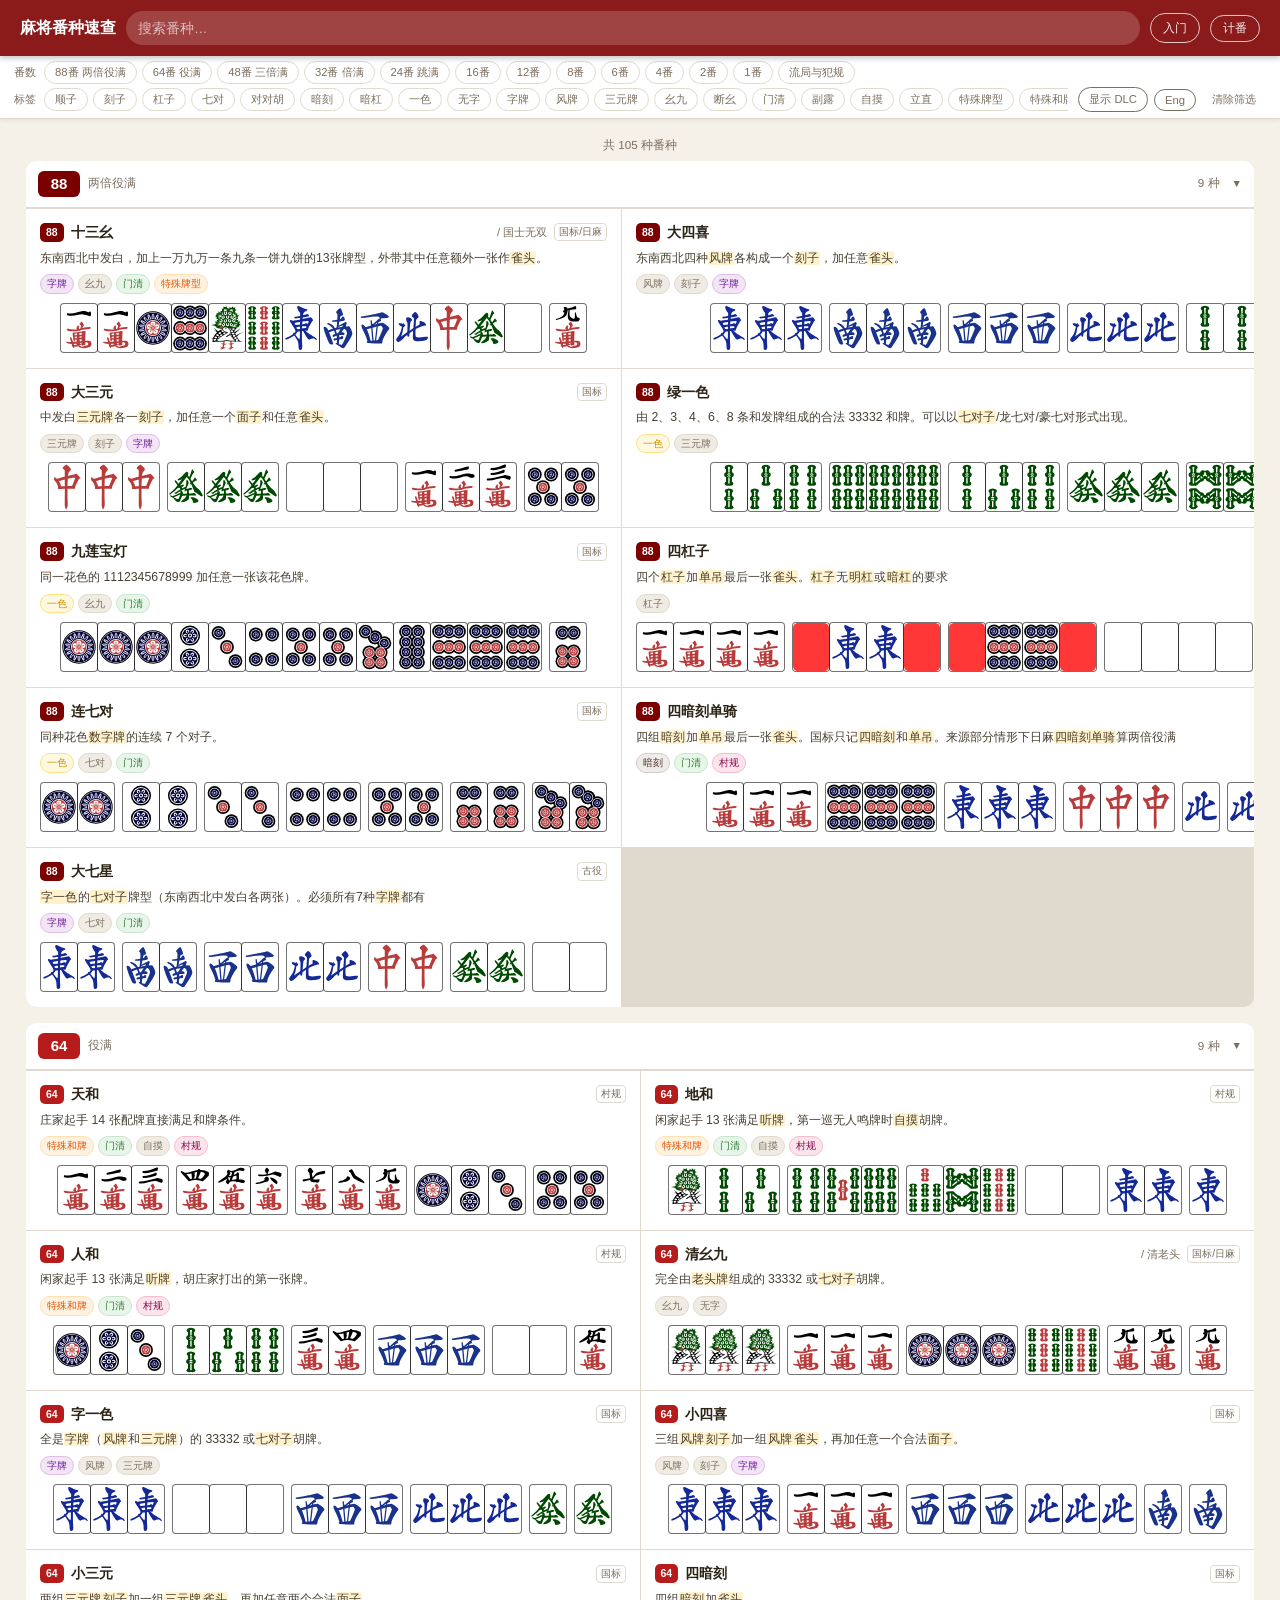
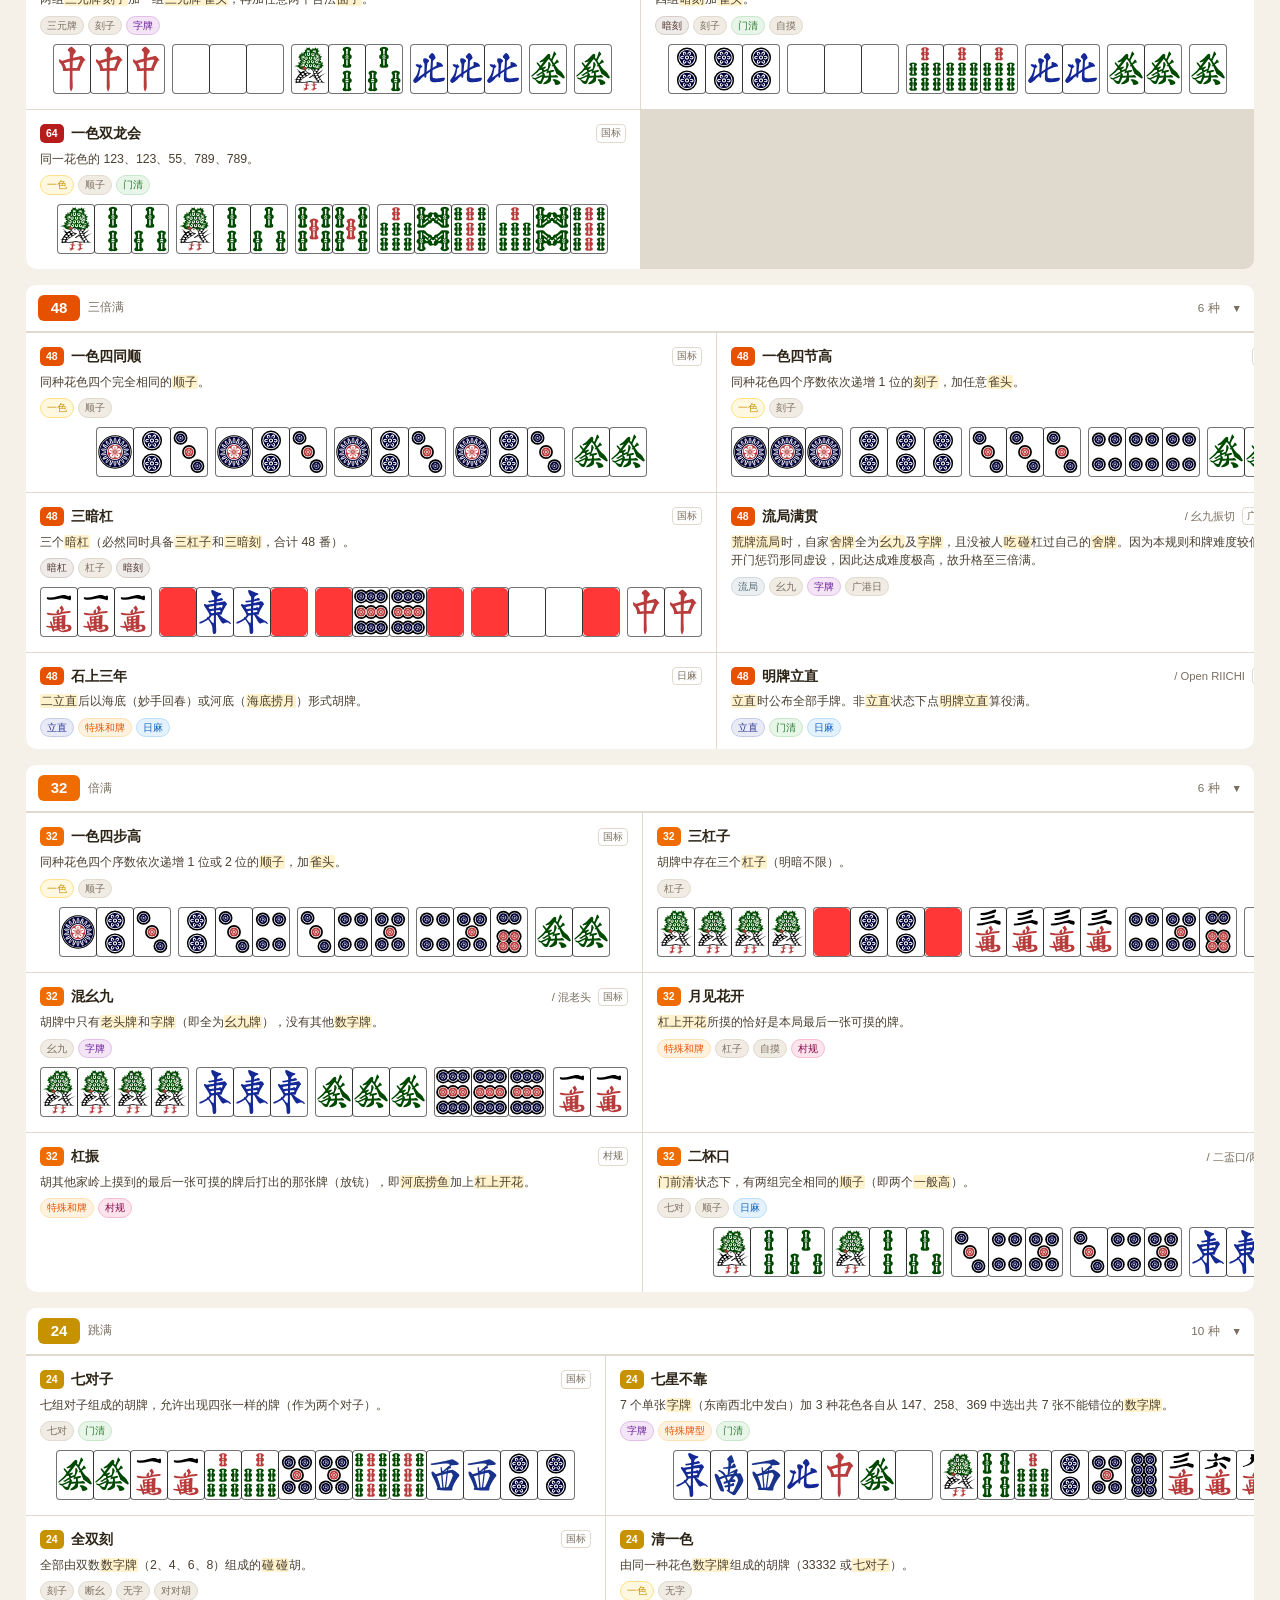
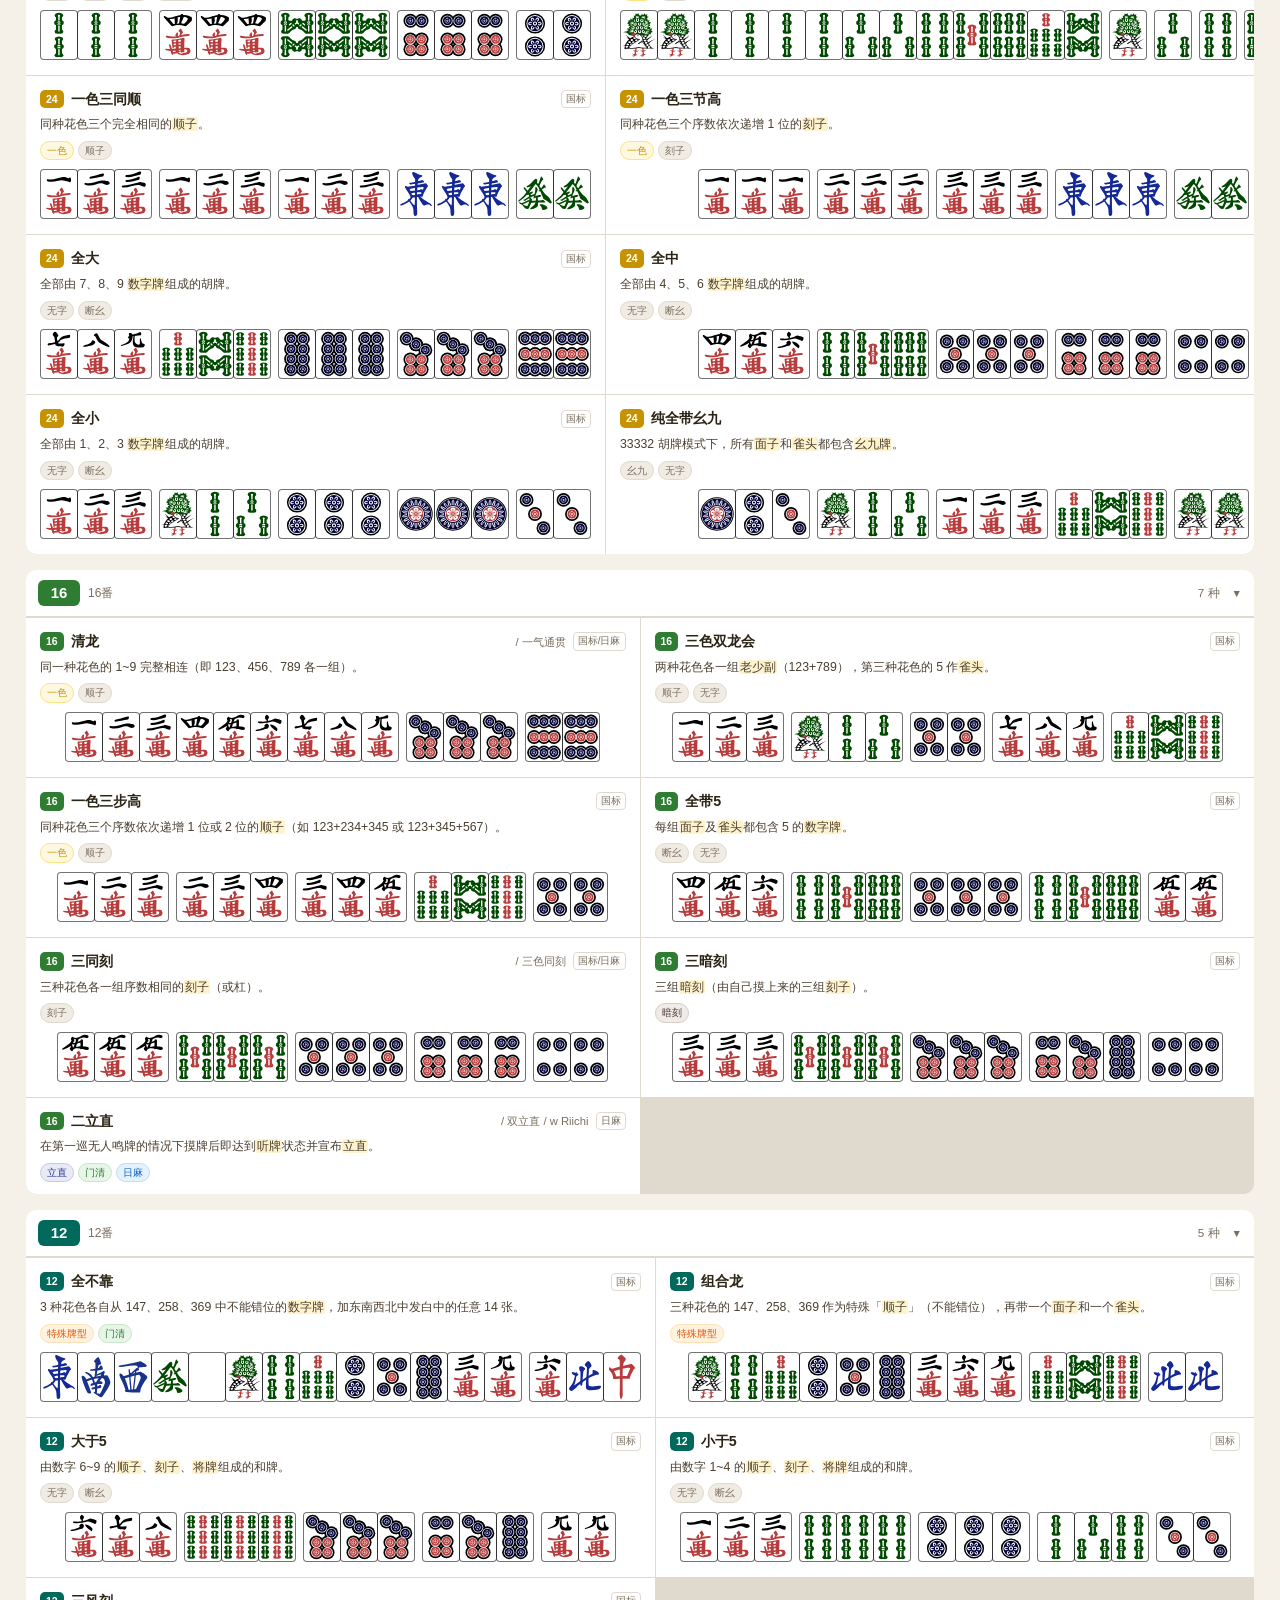
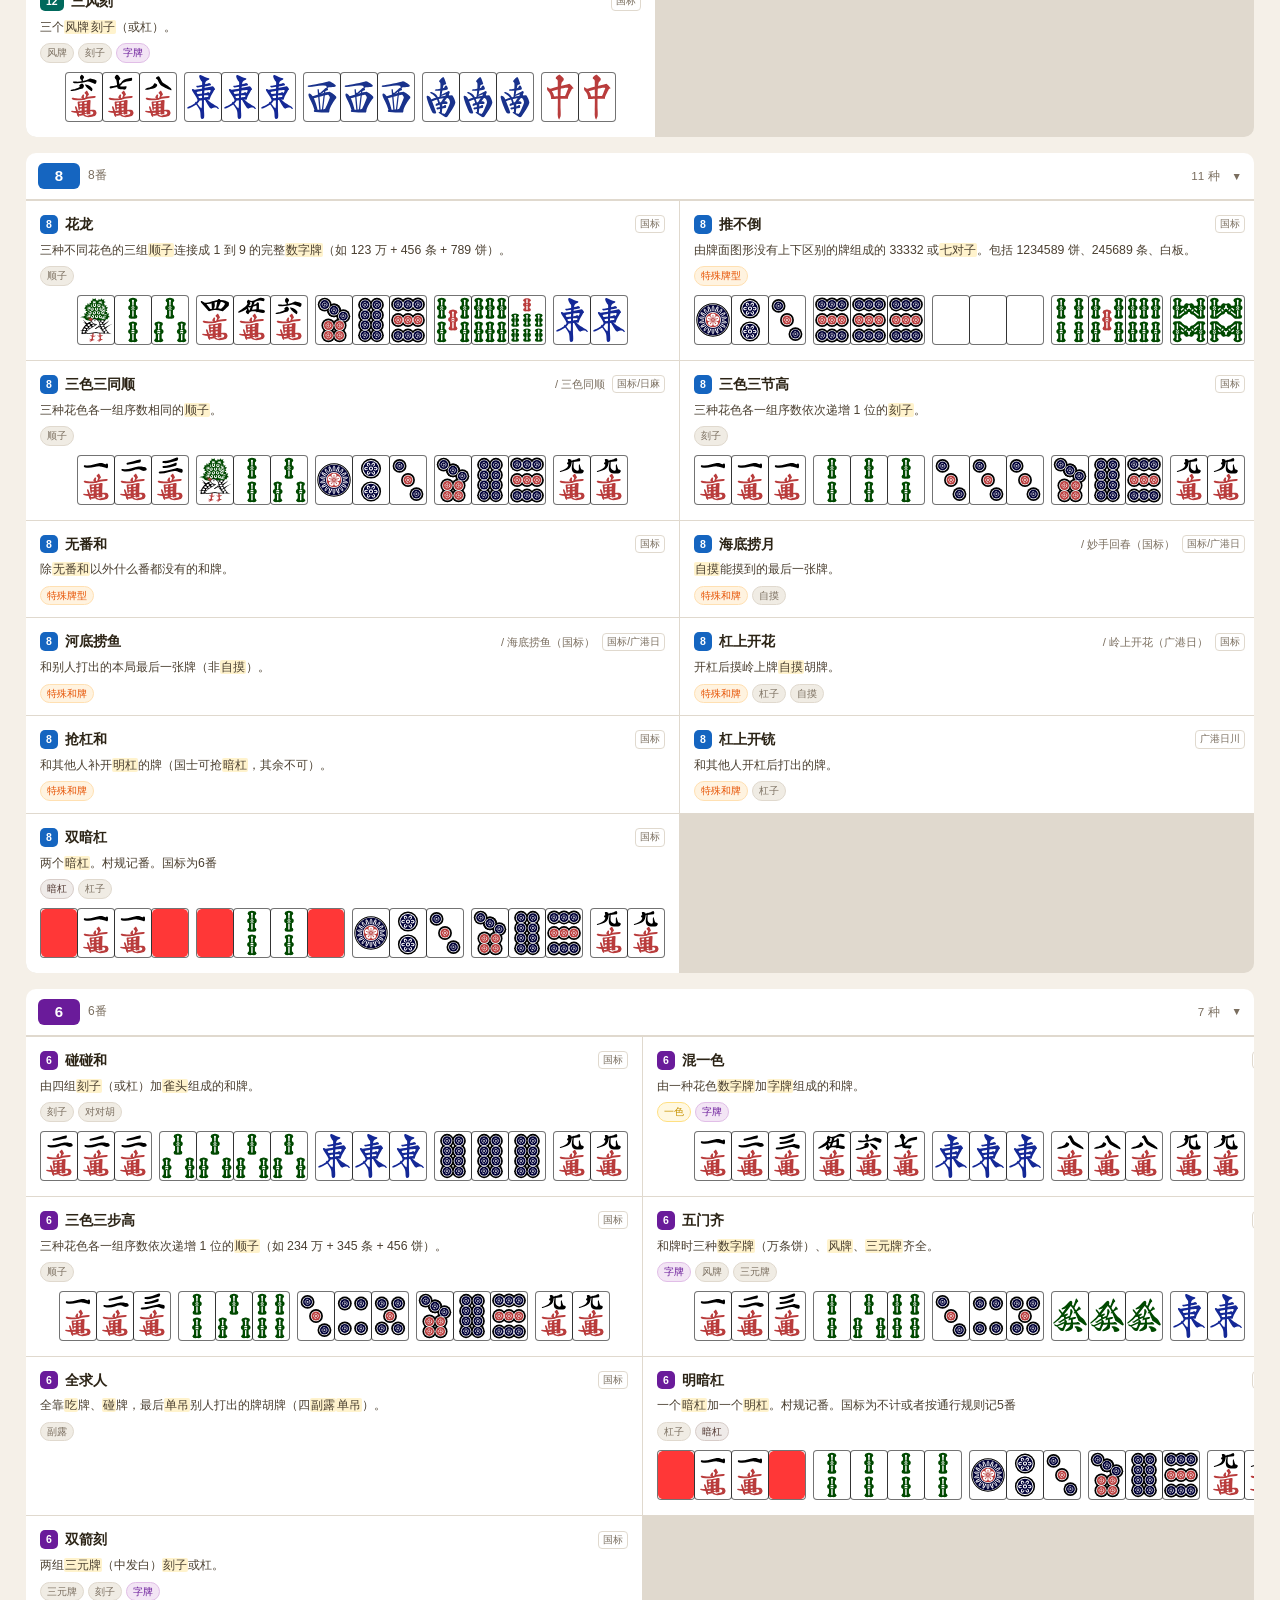
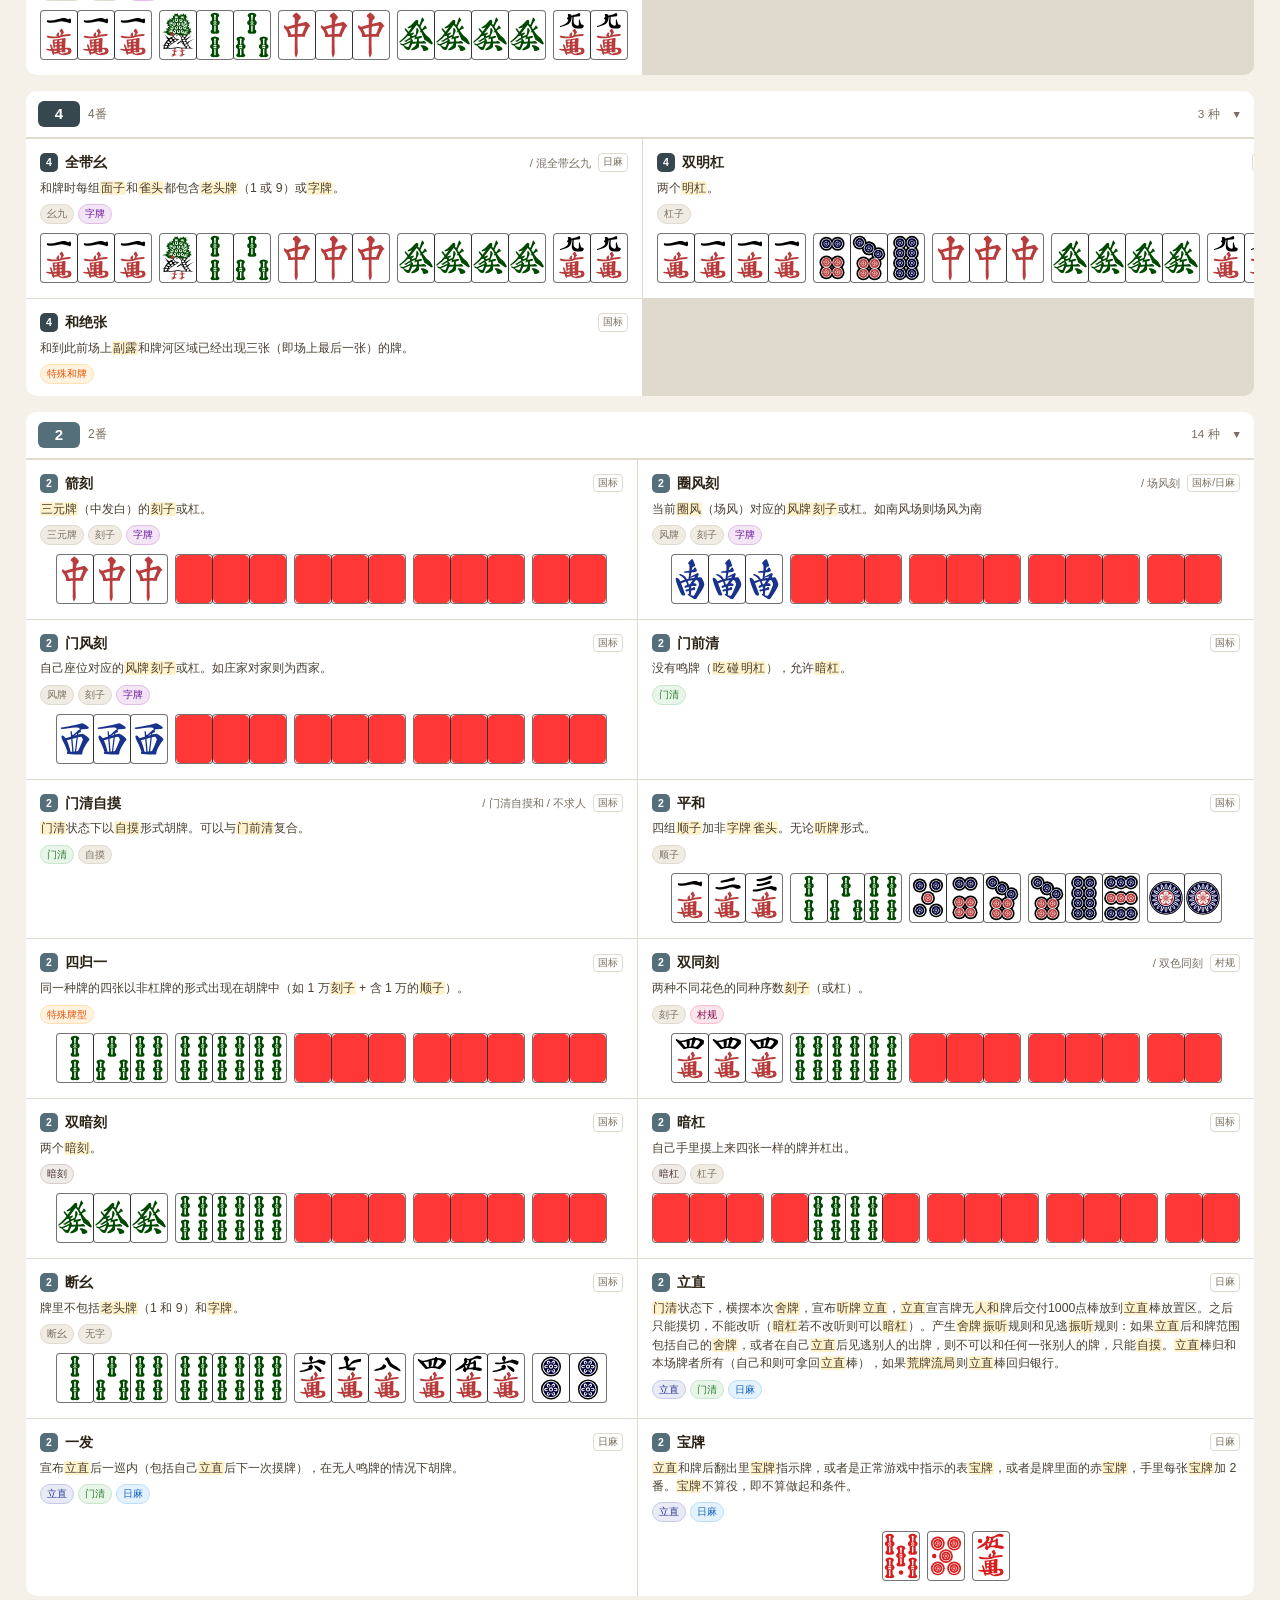
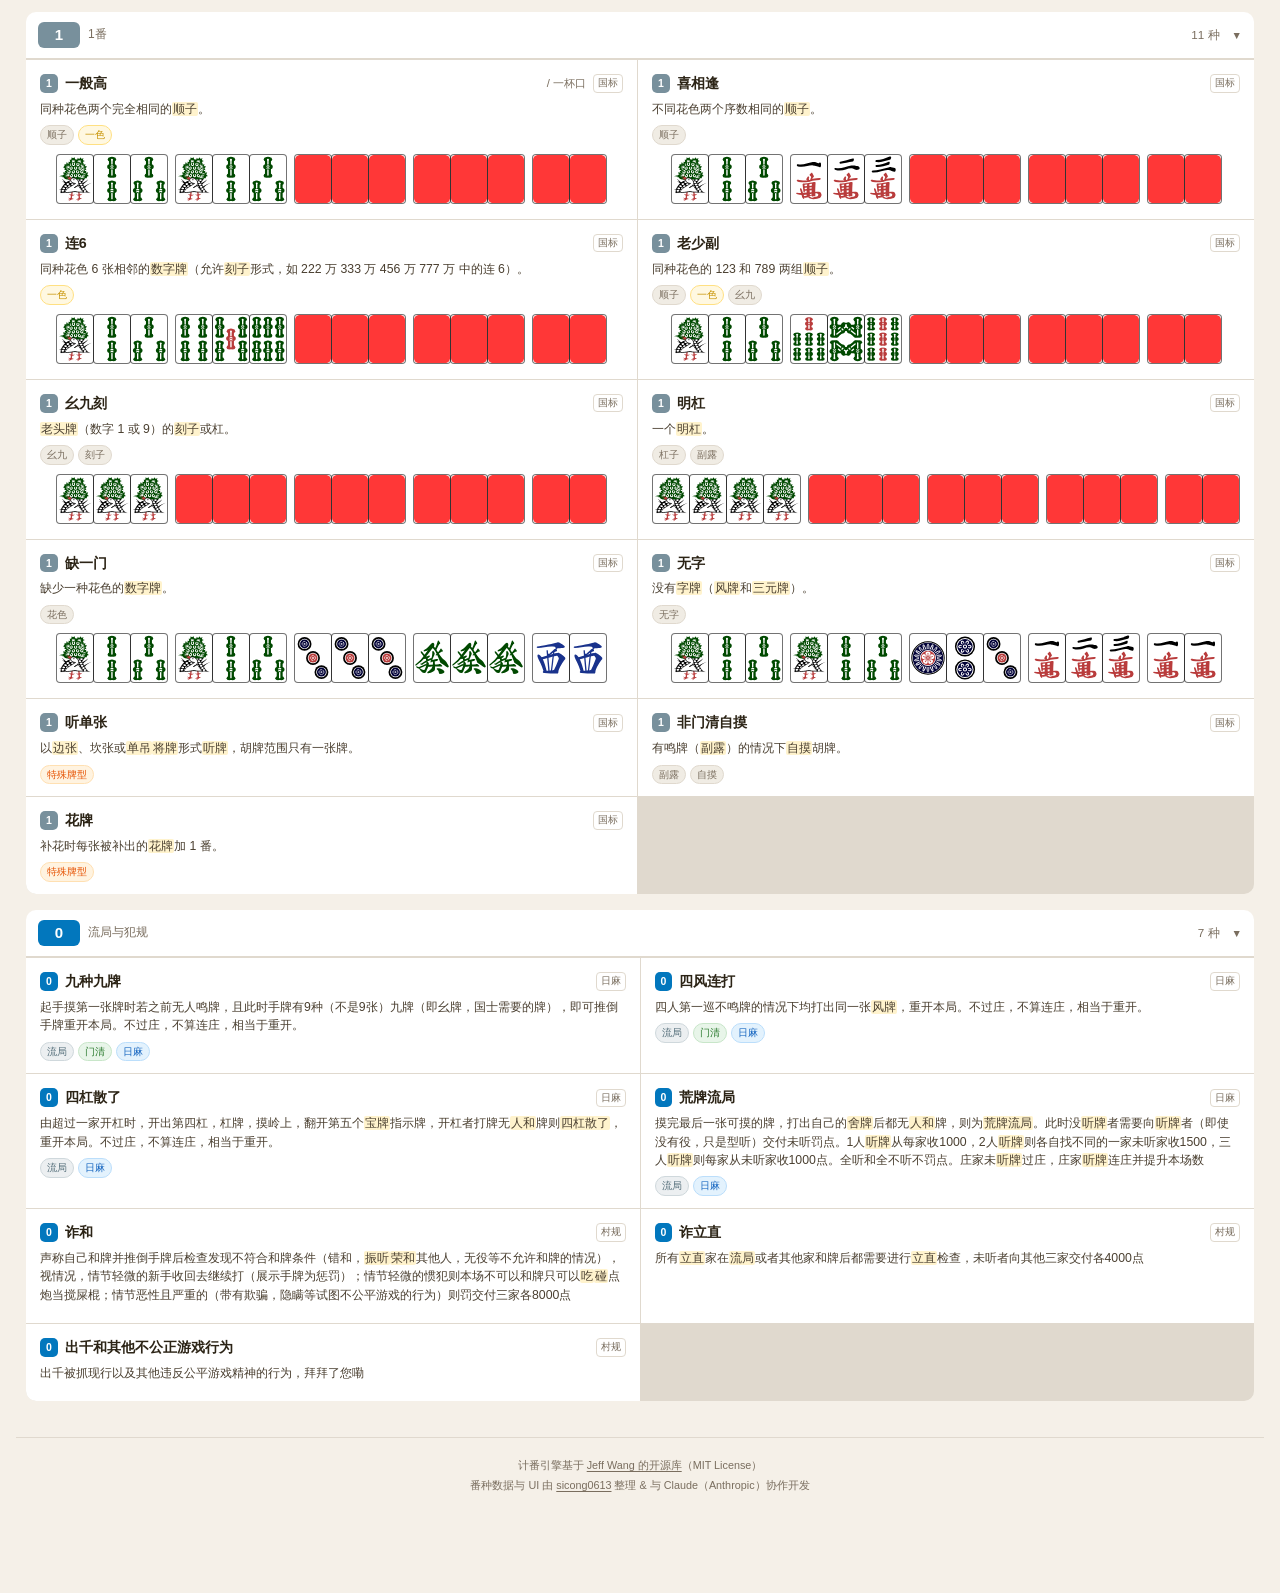
==== commit b05c9e43: "chore: bump calc-ui.js to v=21 to unify the upload-prompt behavior The "不再提示" upload option is sessi" ====
--- a/index.html
+++ b/index.html
@@ -195,11 +195,11 @@
   </footer>
 
   <script src="data/glossary.js?v=3"></script>
-  <script src="data/fans.js?v=5"></script>
+  <script src="data/fans.js?v=6"></script>
   <script src="data/wasm_name_map.js?v=3"></script>
   <script src="data/fan_calculator.js?v=3"></script>
   <script src="calculator.js?v=3"></script>
-  <script src="calc-ui.js?v=20"></script>
+  <script src="calc-ui.js?v=21"></script>
   <script src="script.js?v=4"></script>
 </body>
 </html>
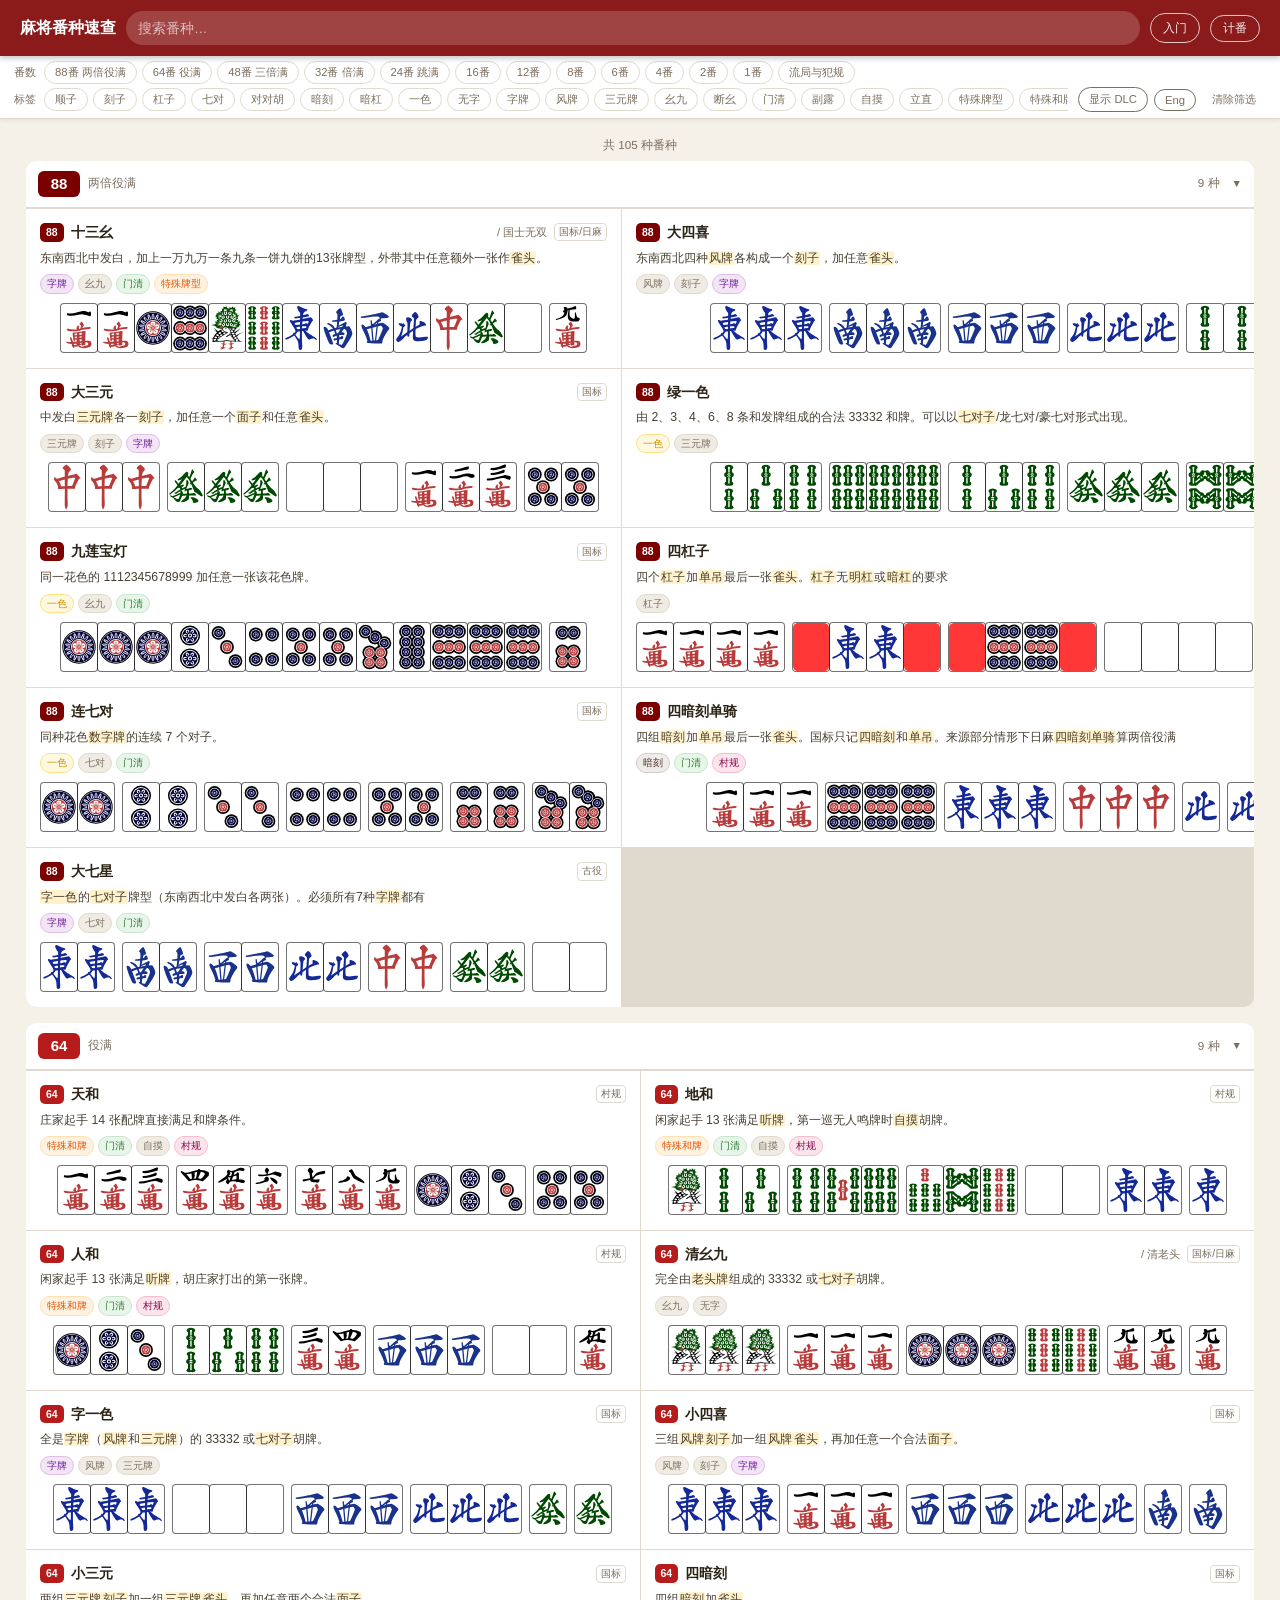
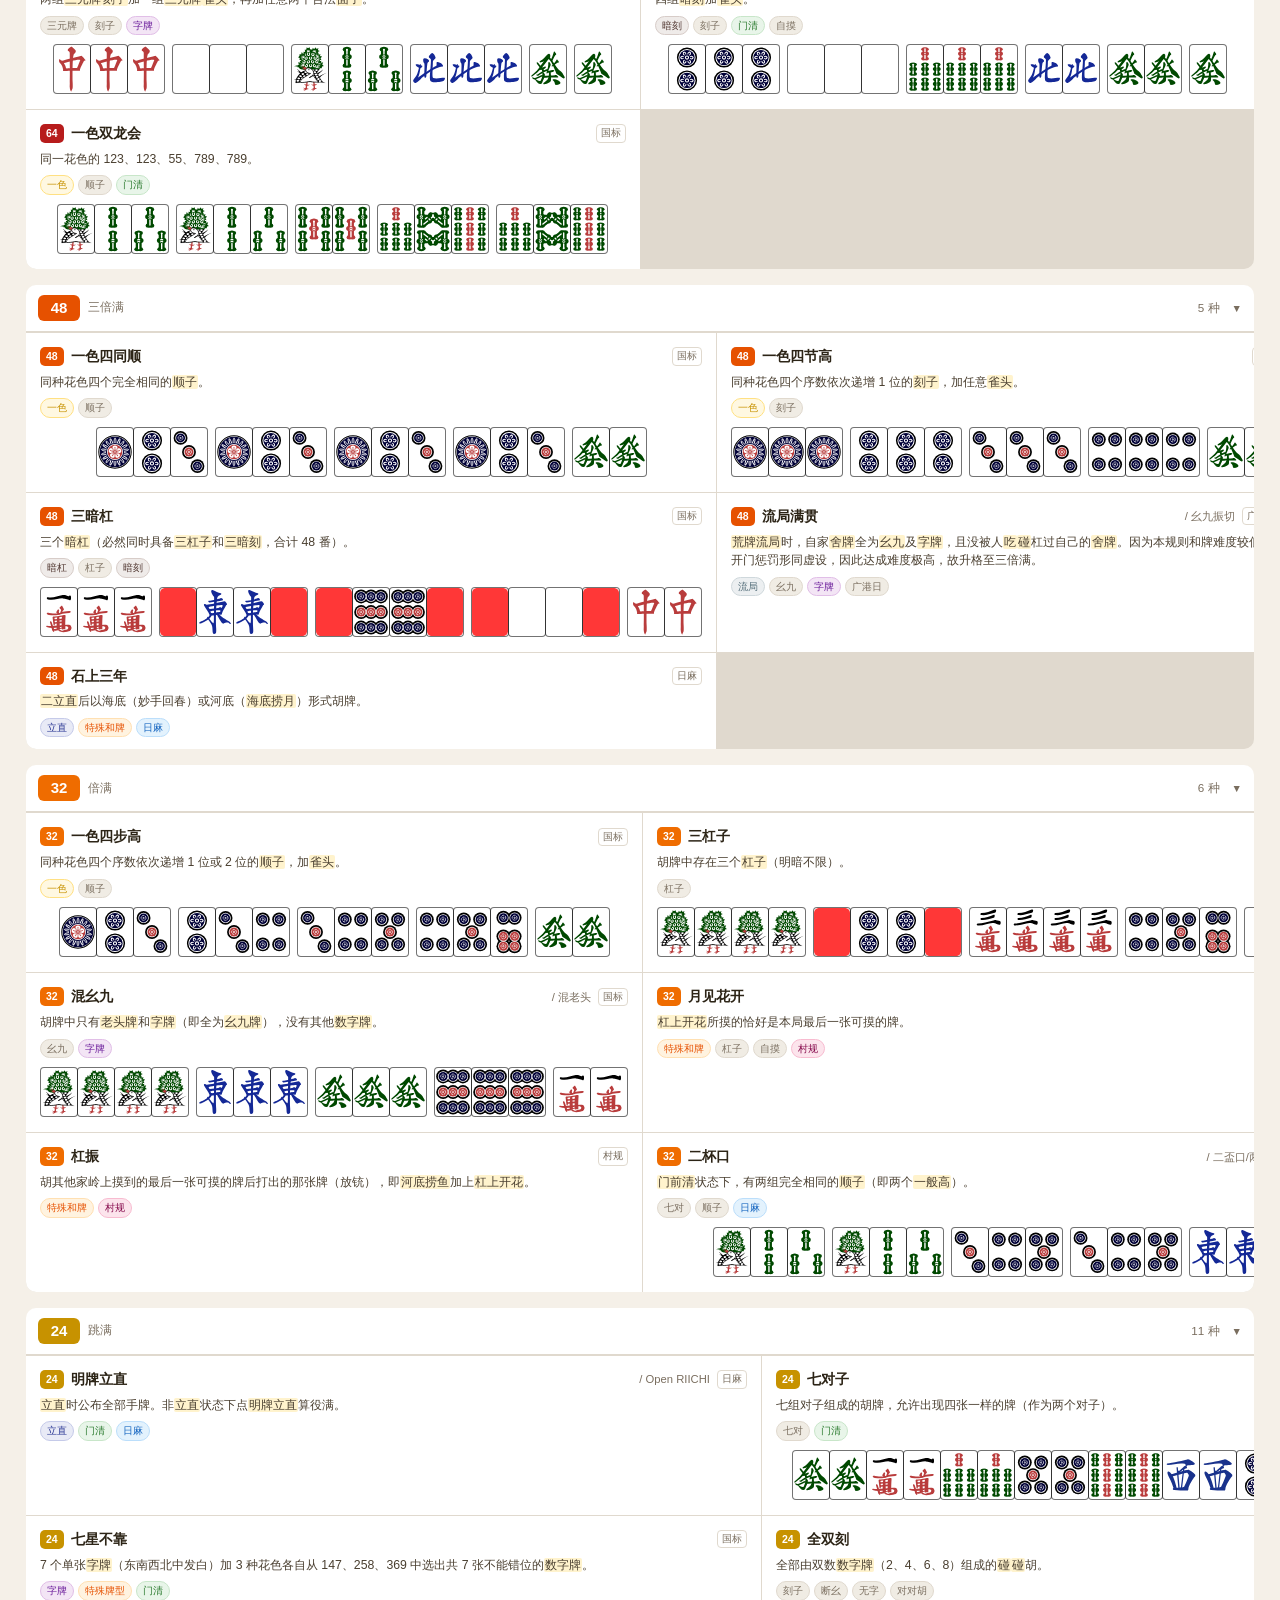
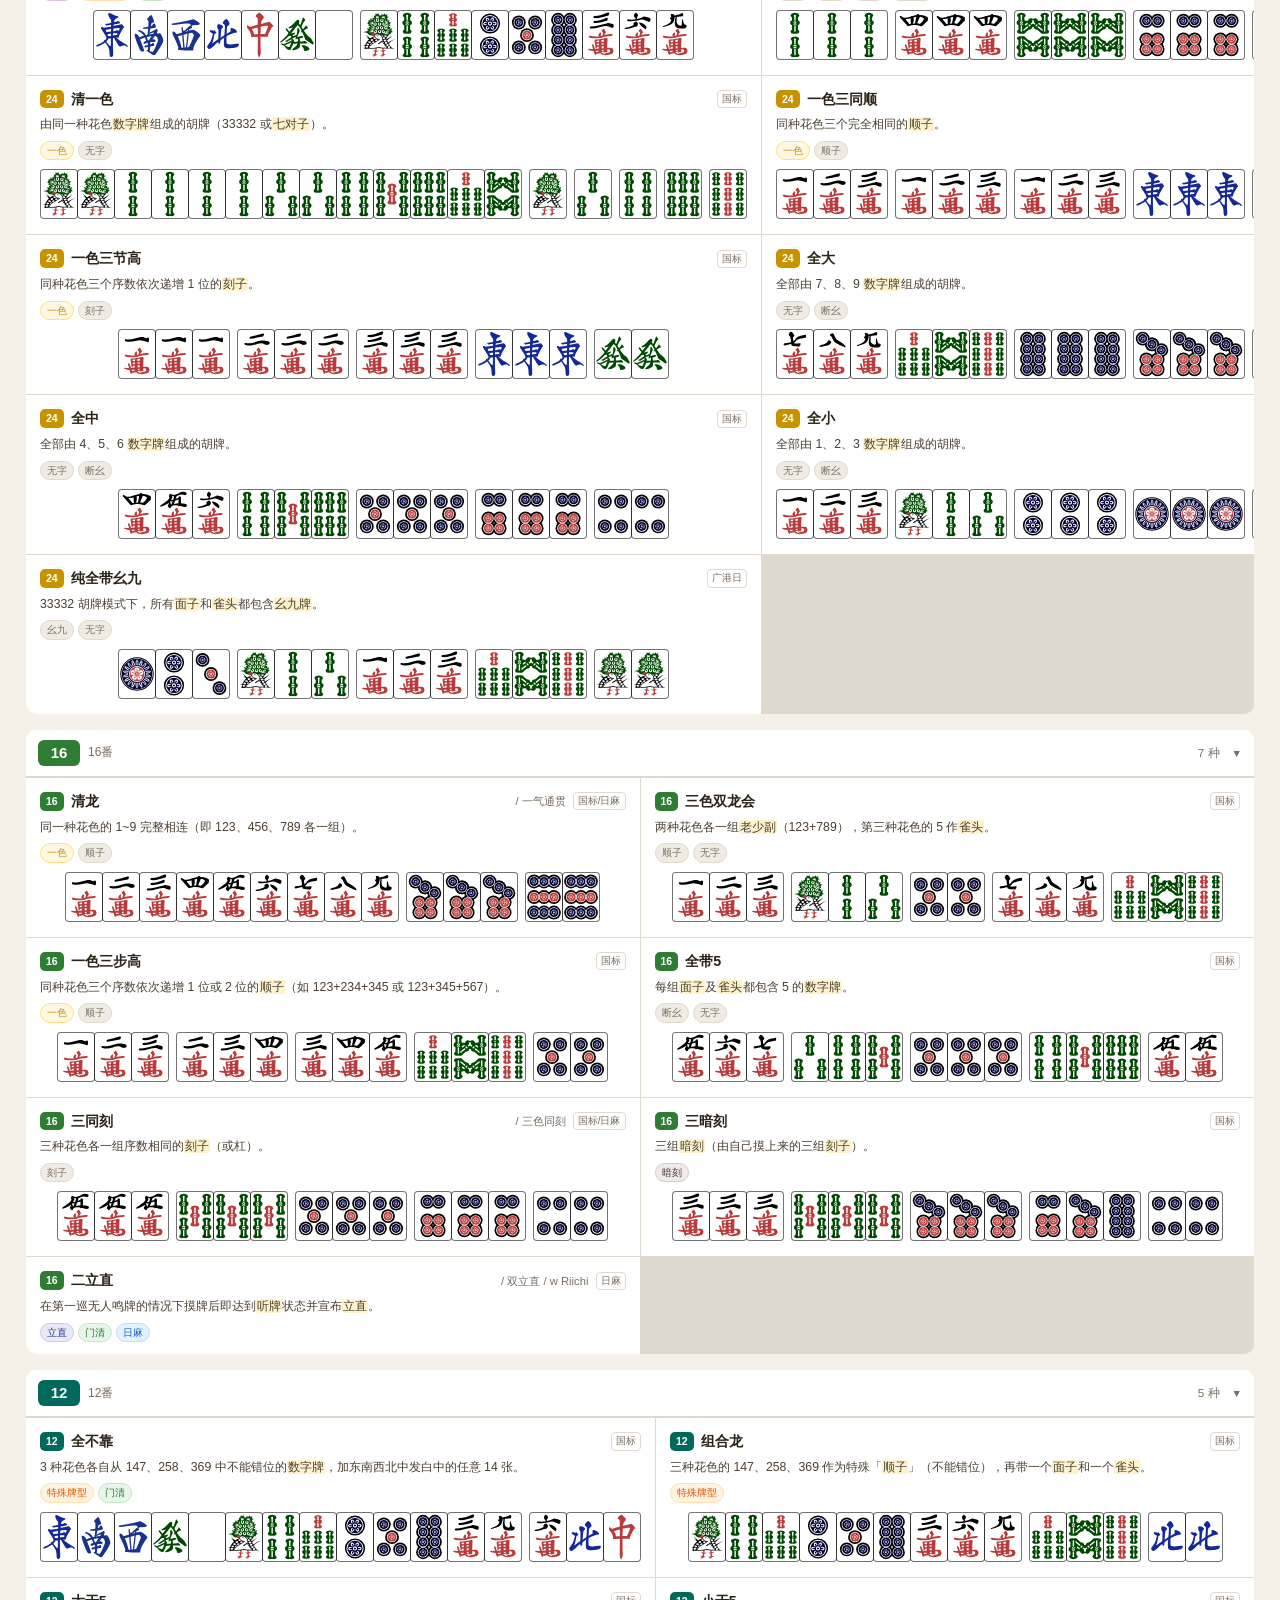
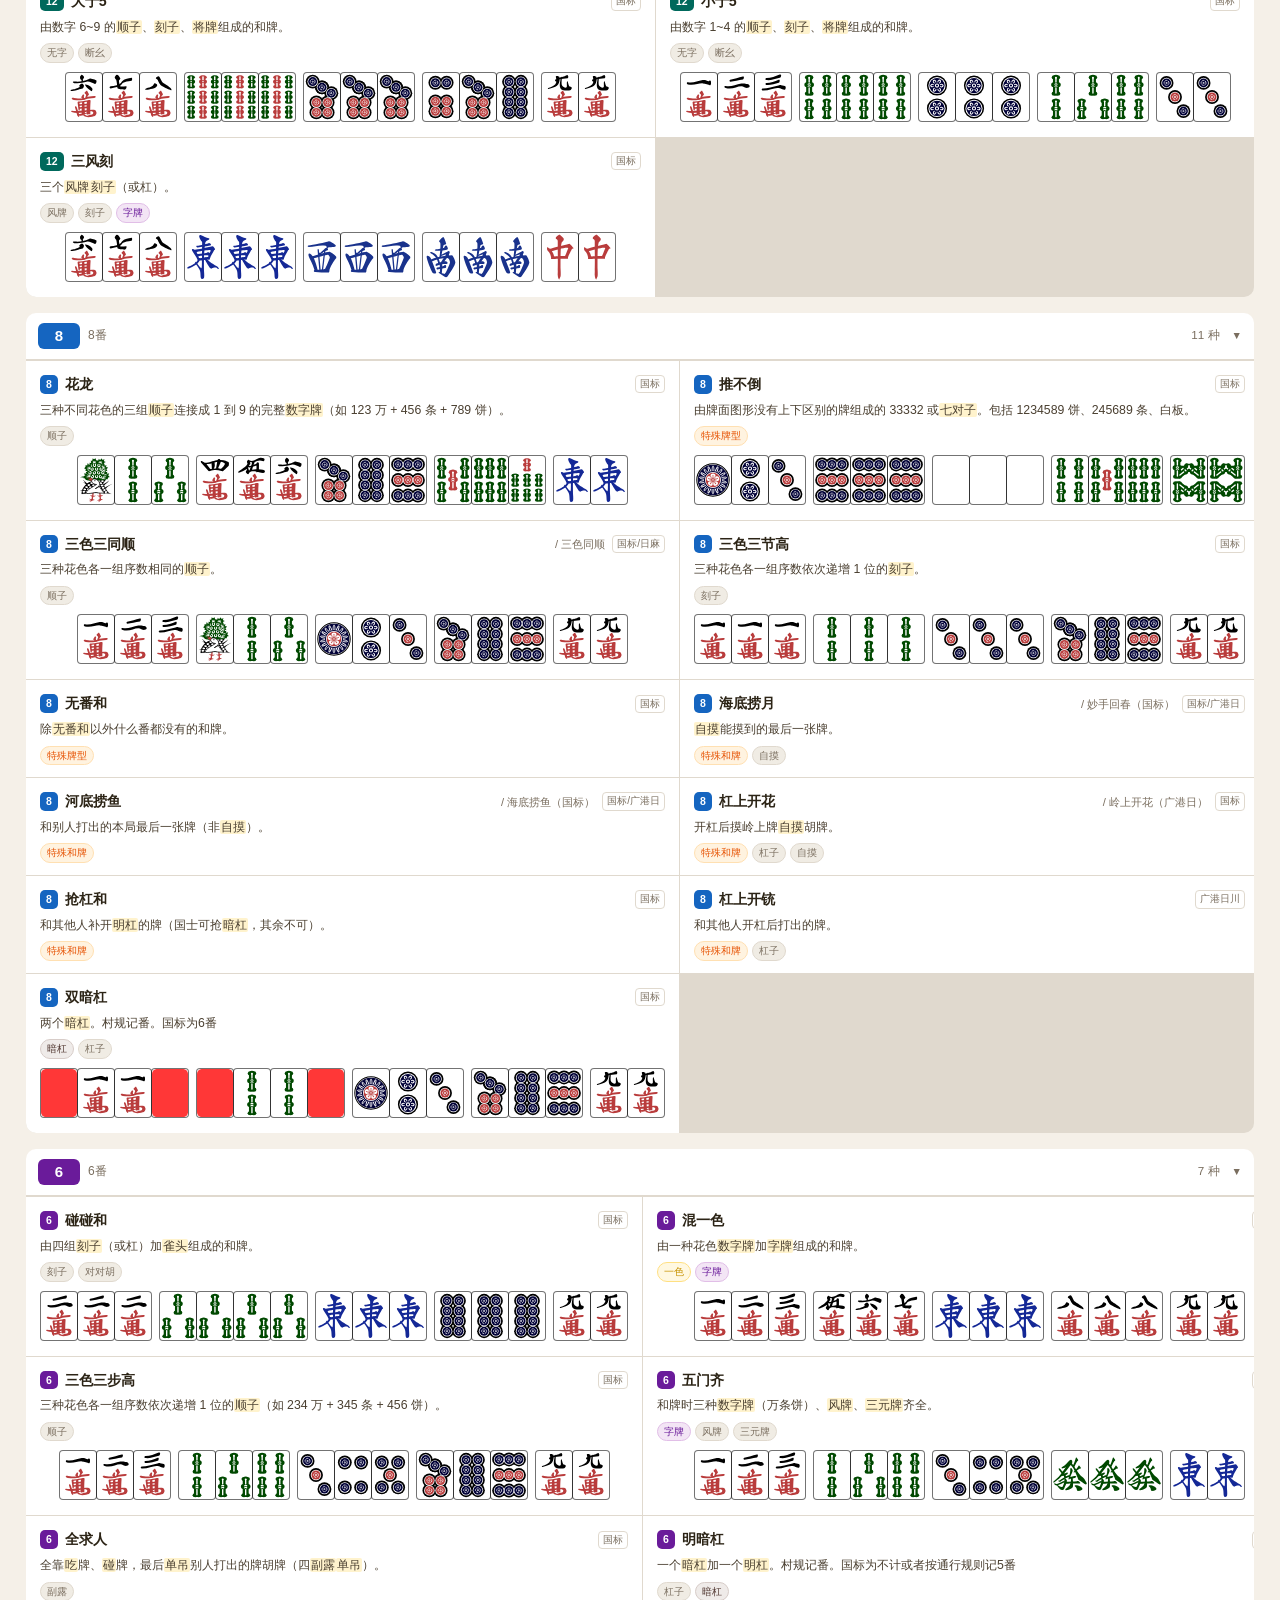
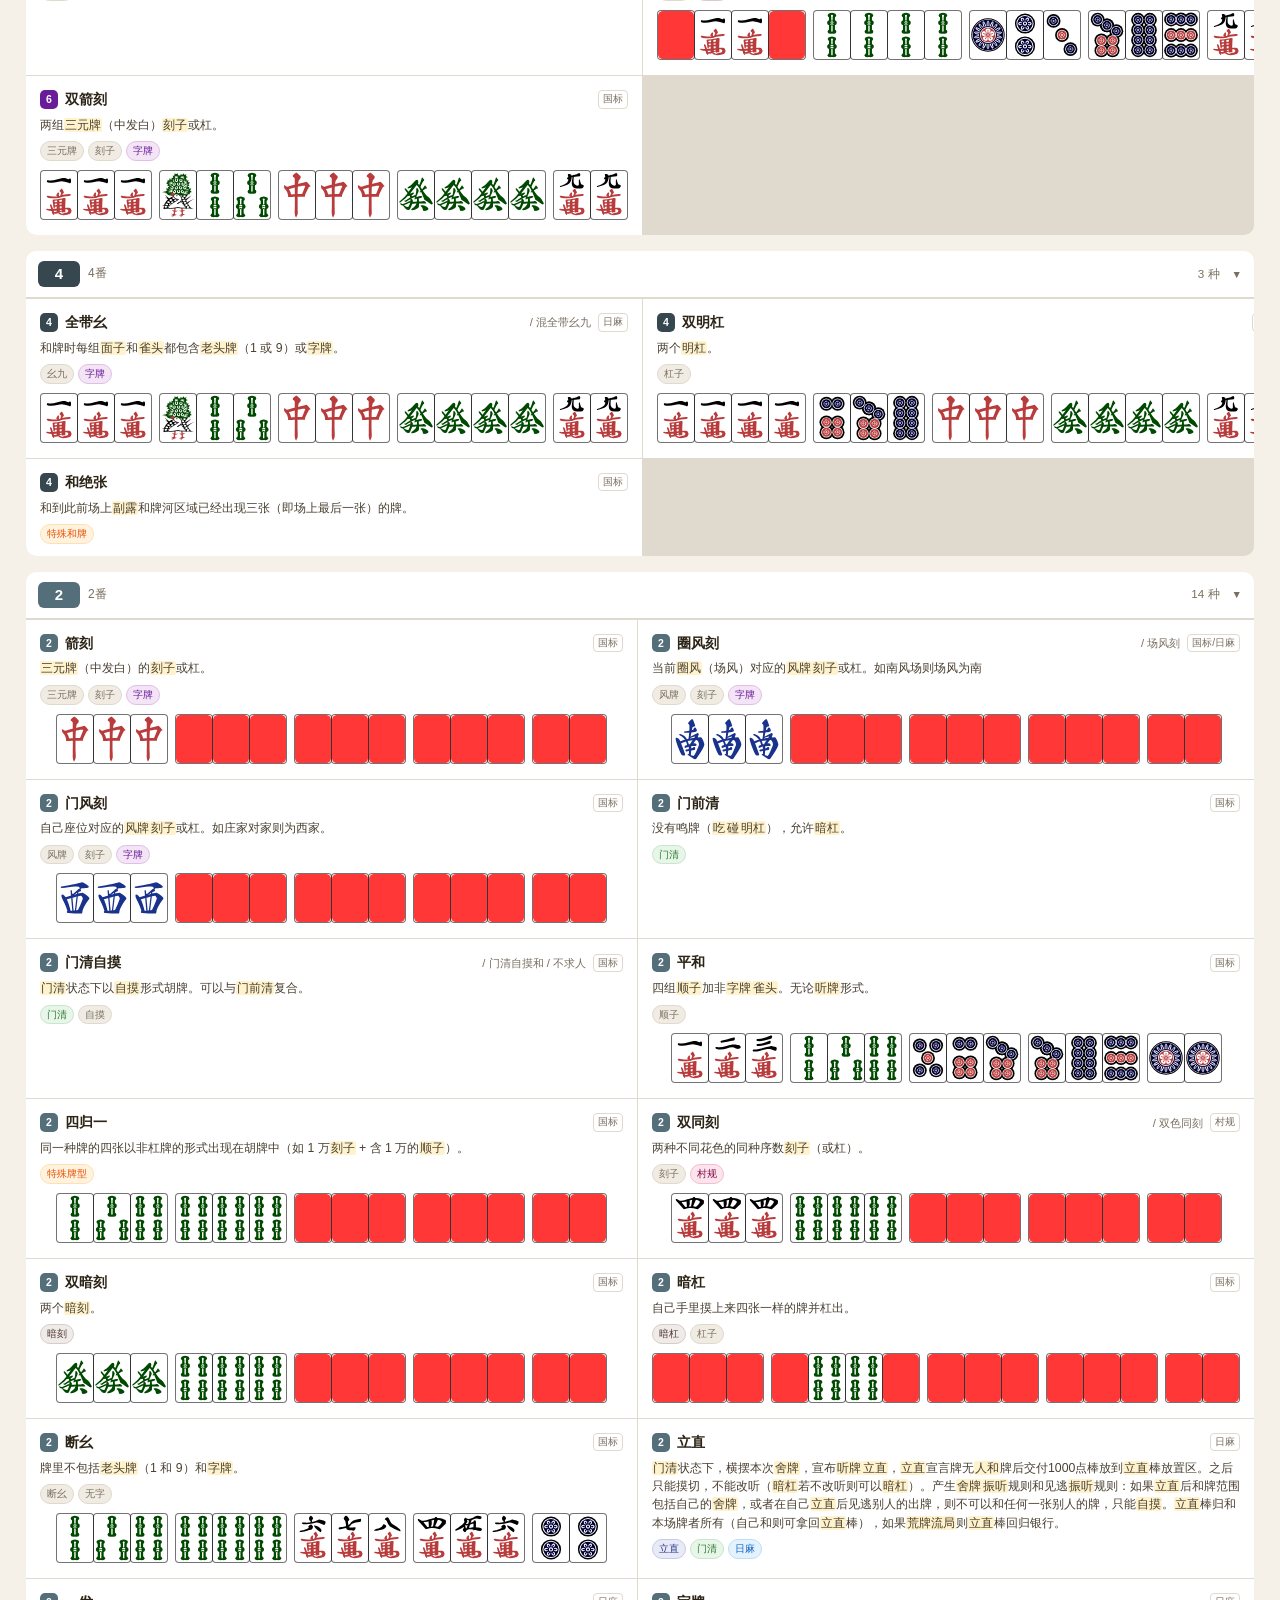
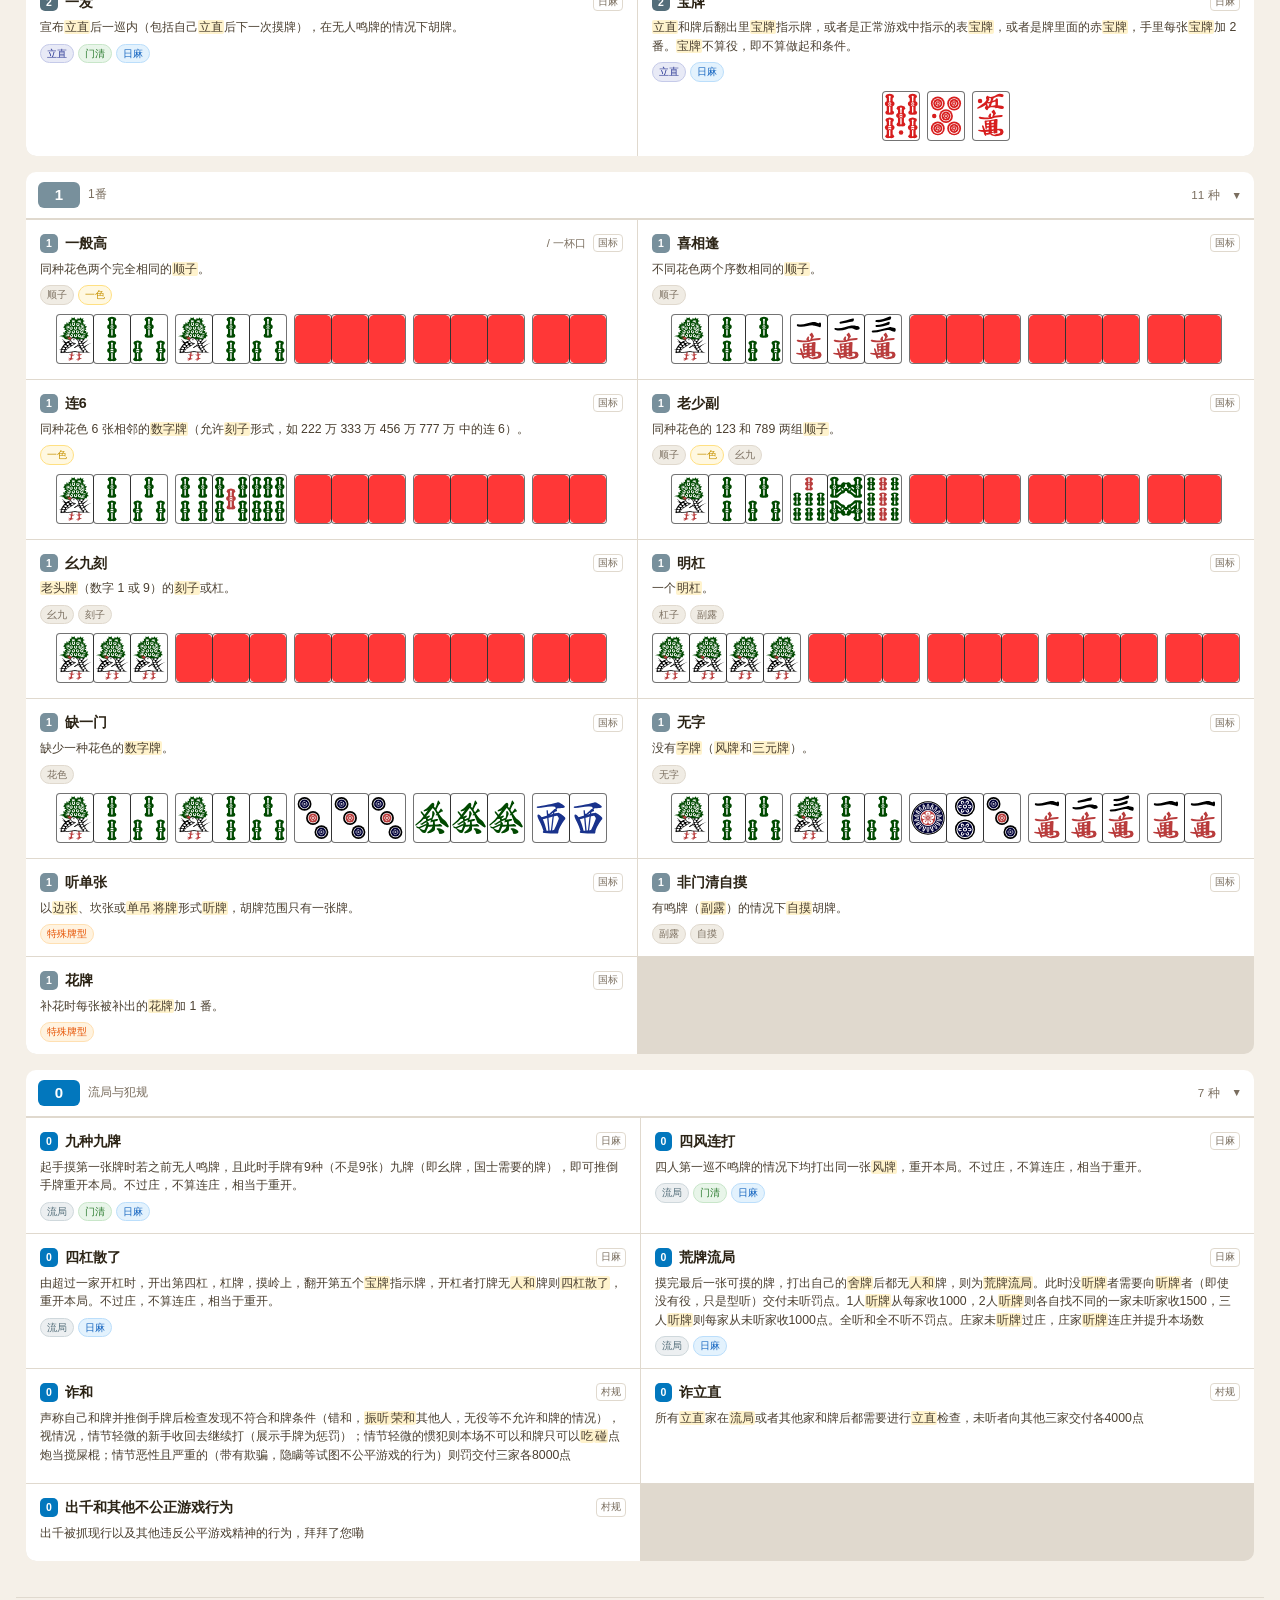
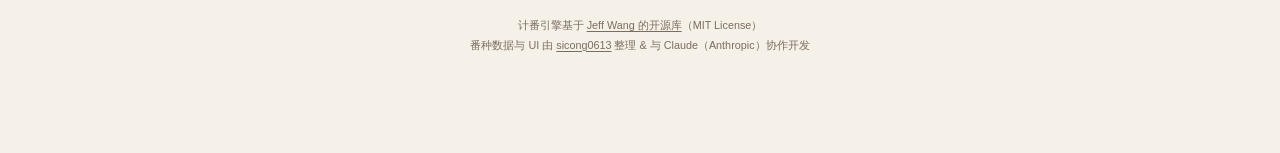
==== commit c54e58f8: "bump fans.js version to v=7 Co-Authored-By: Claude Sonnet 4.6 <noreply@anthropic.com>" ====
--- a/index.html
+++ b/index.html
@@ -195,7 +195,7 @@
   </footer>
 
   <script src="data/glossary.js?v=3"></script>
-  <script src="data/fans.js?v=6"></script>
+  <script src="data/fans.js?v=7"></script>
   <script src="data/wasm_name_map.js?v=3"></script>
   <script src="data/fan_calculator.js?v=3"></script>
   <script src="calculator.js?v=3"></script>
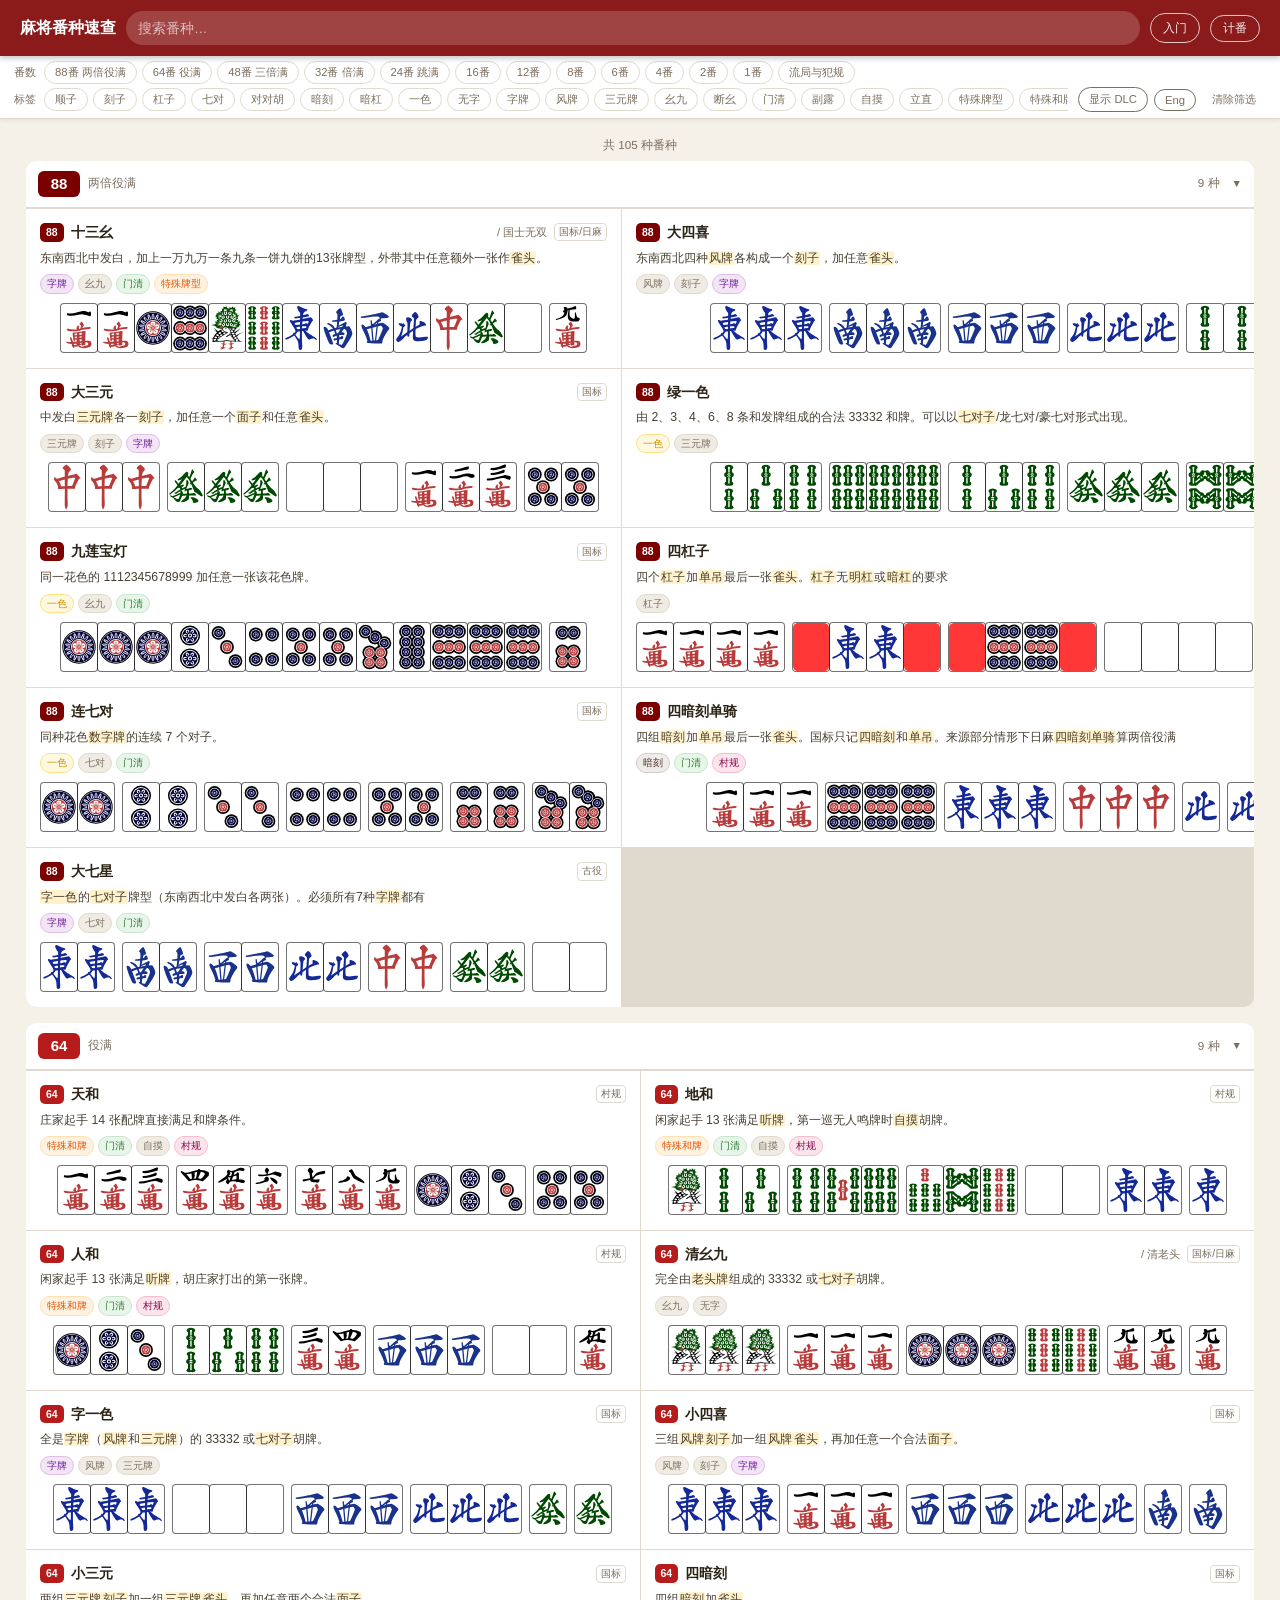
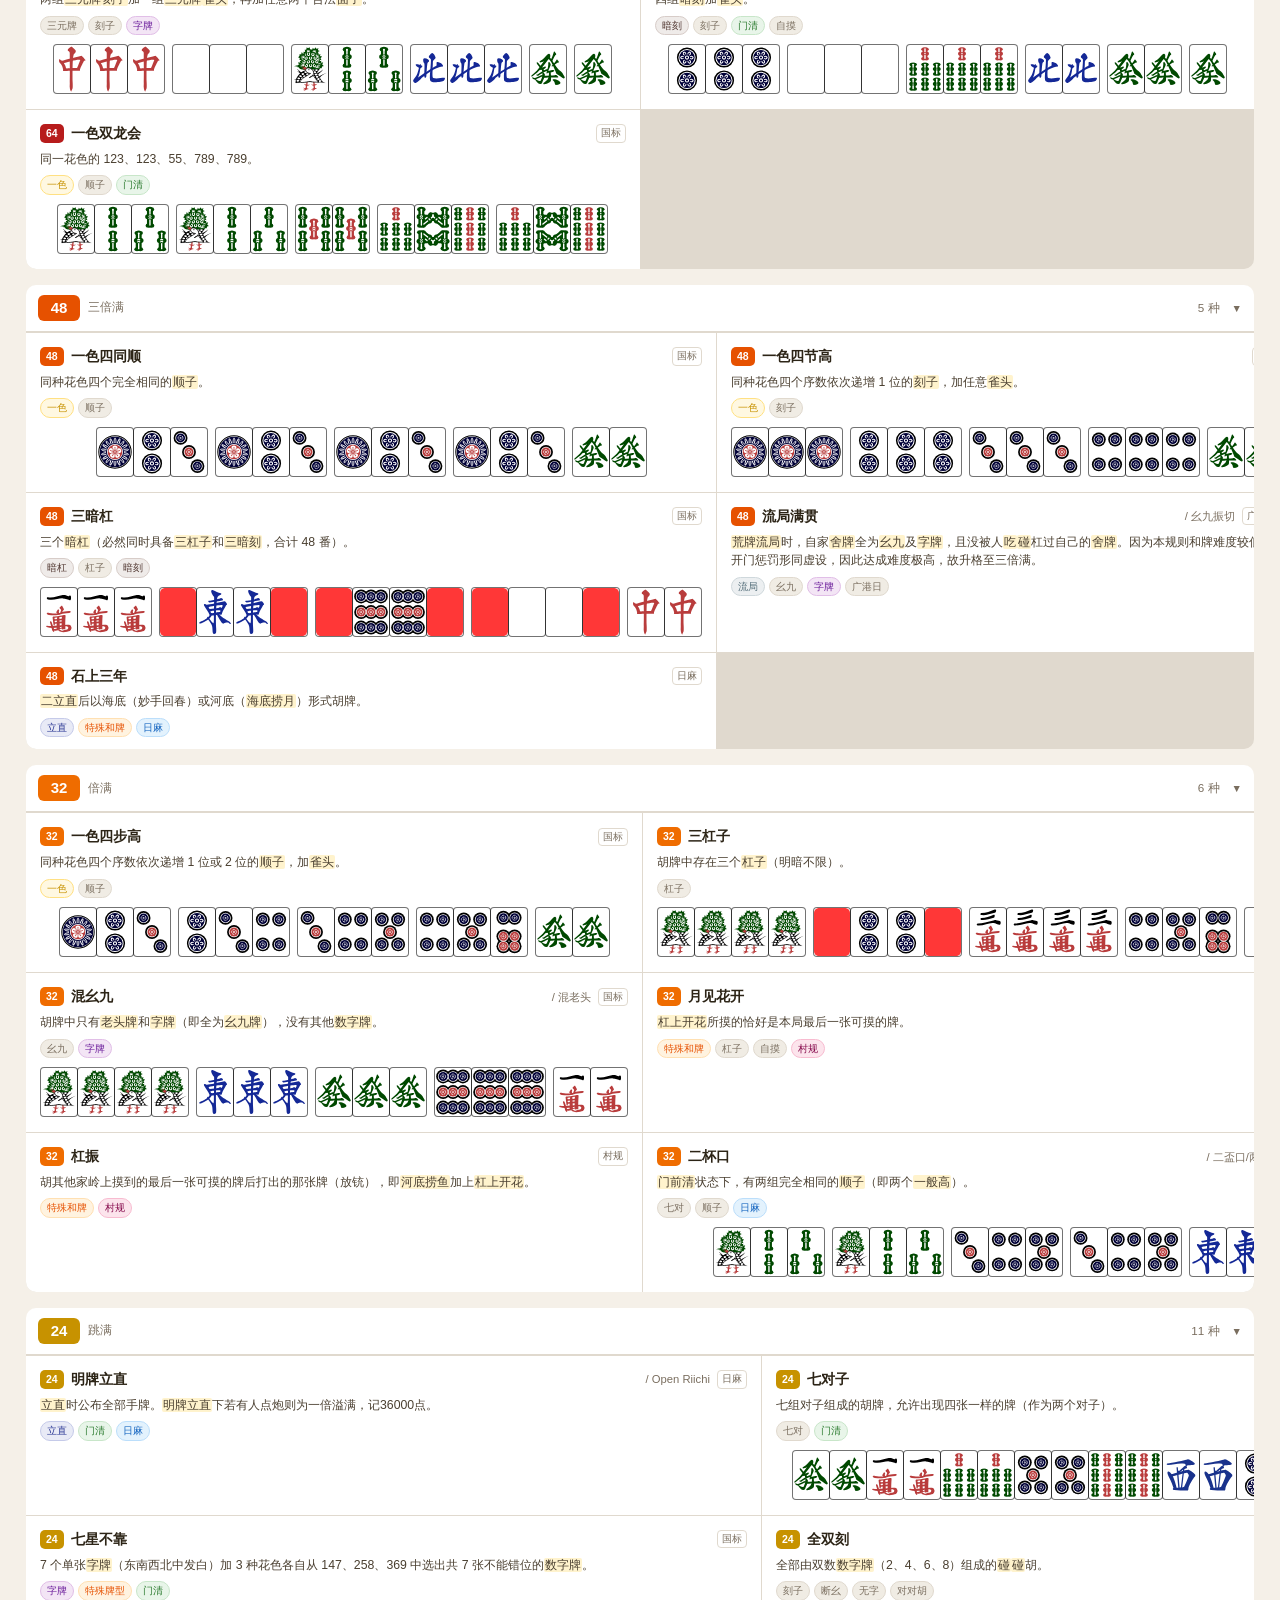
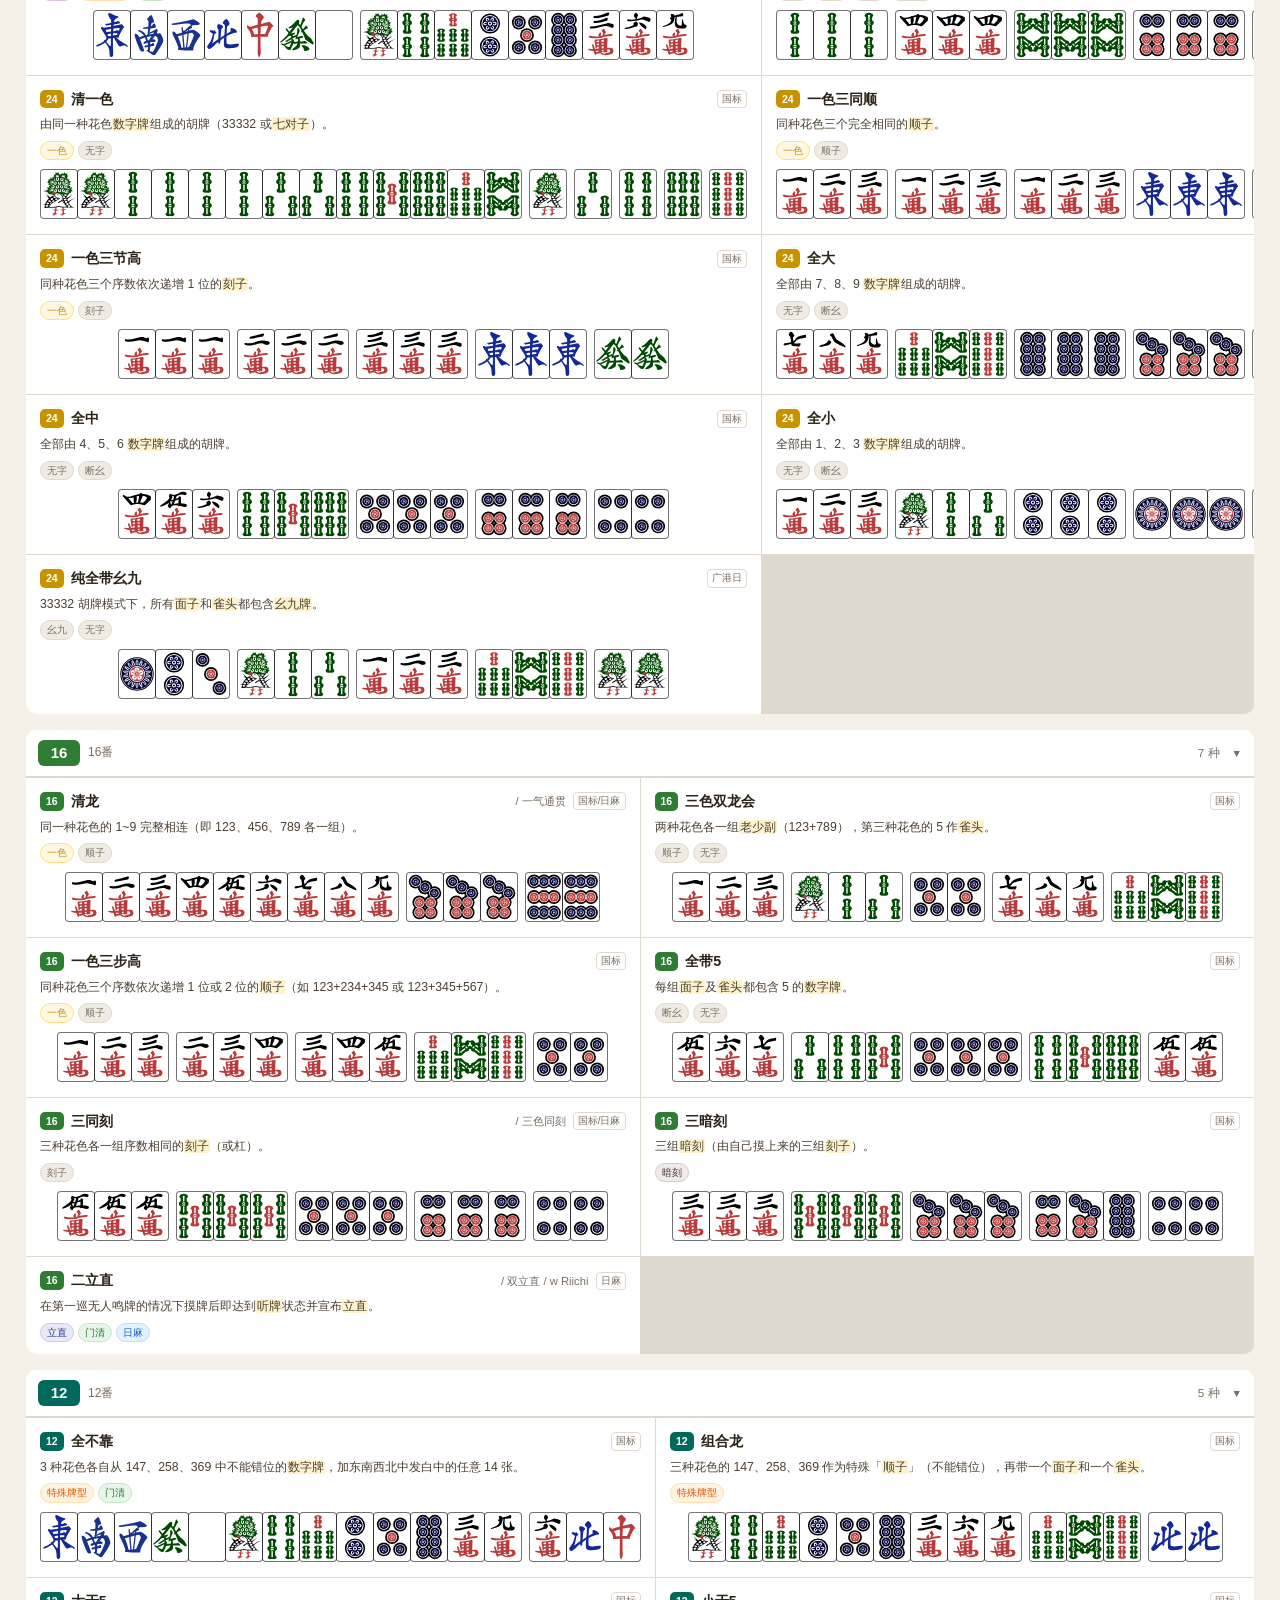
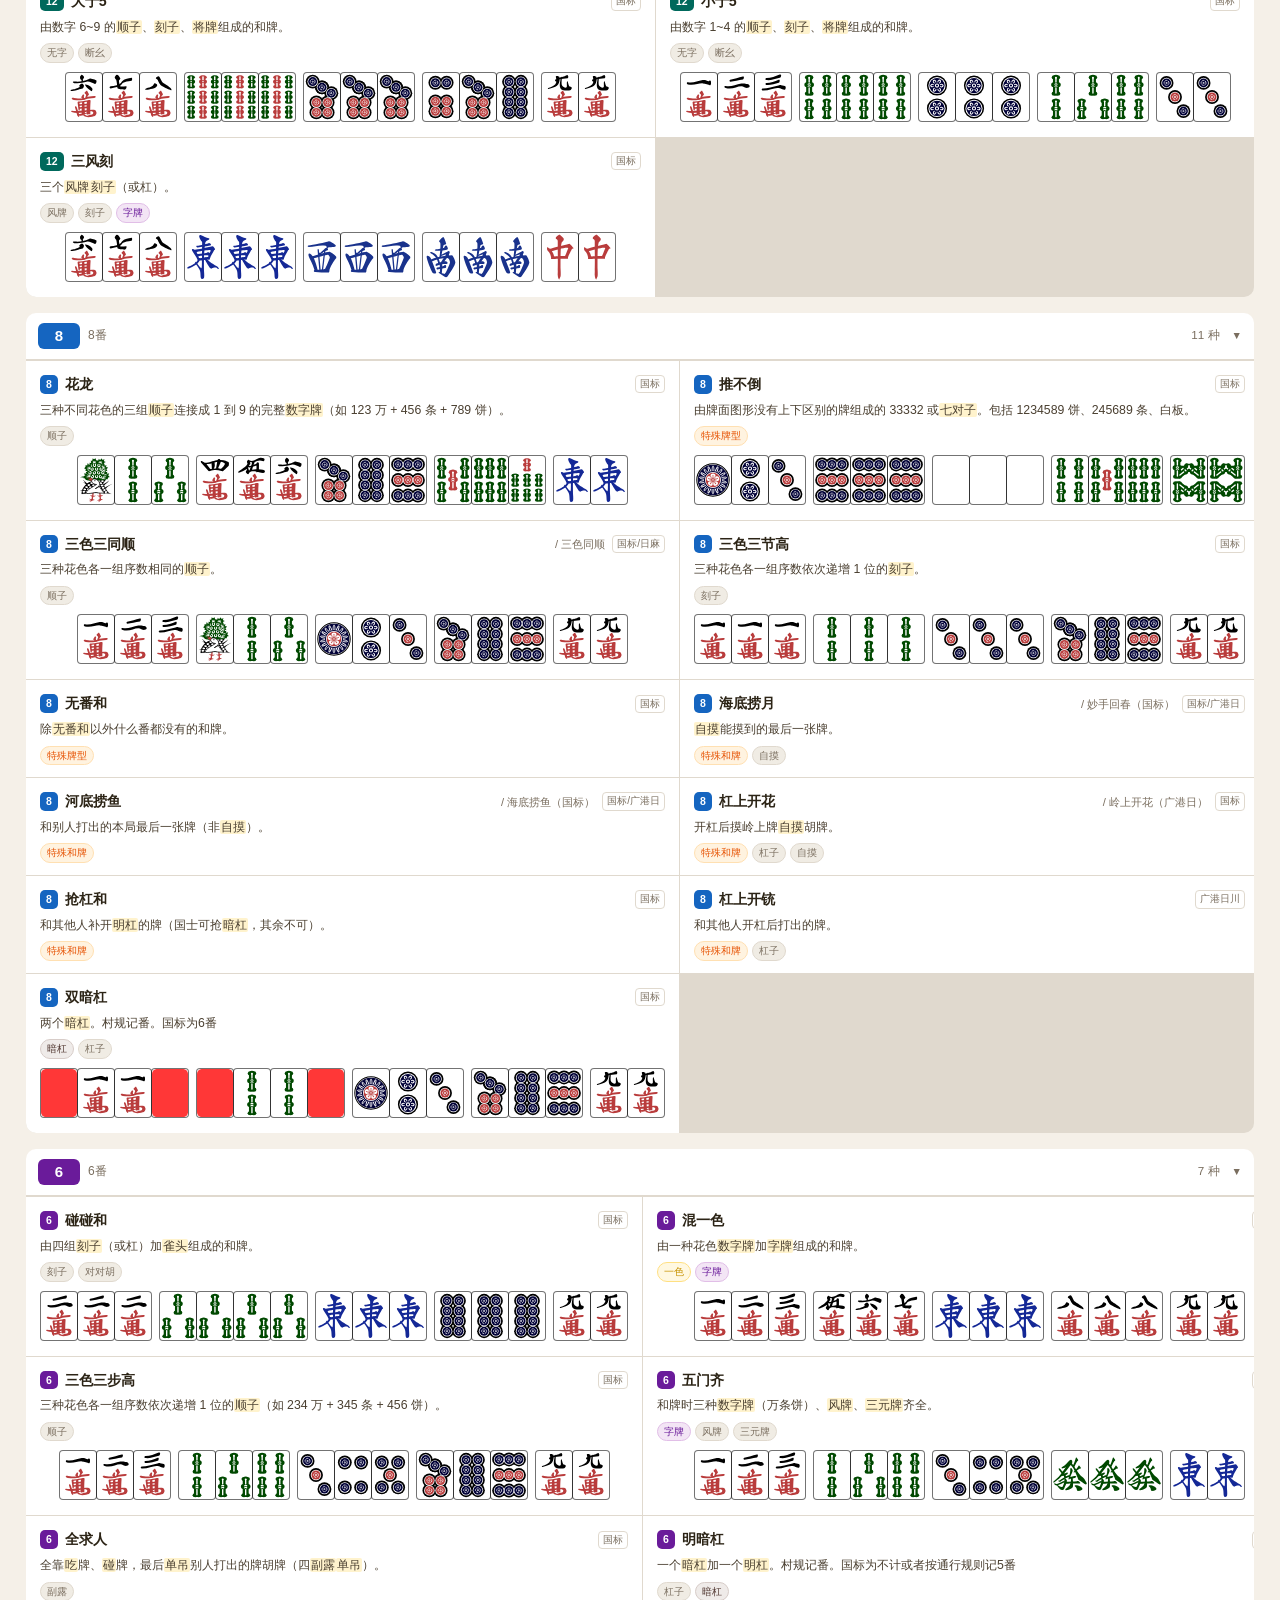
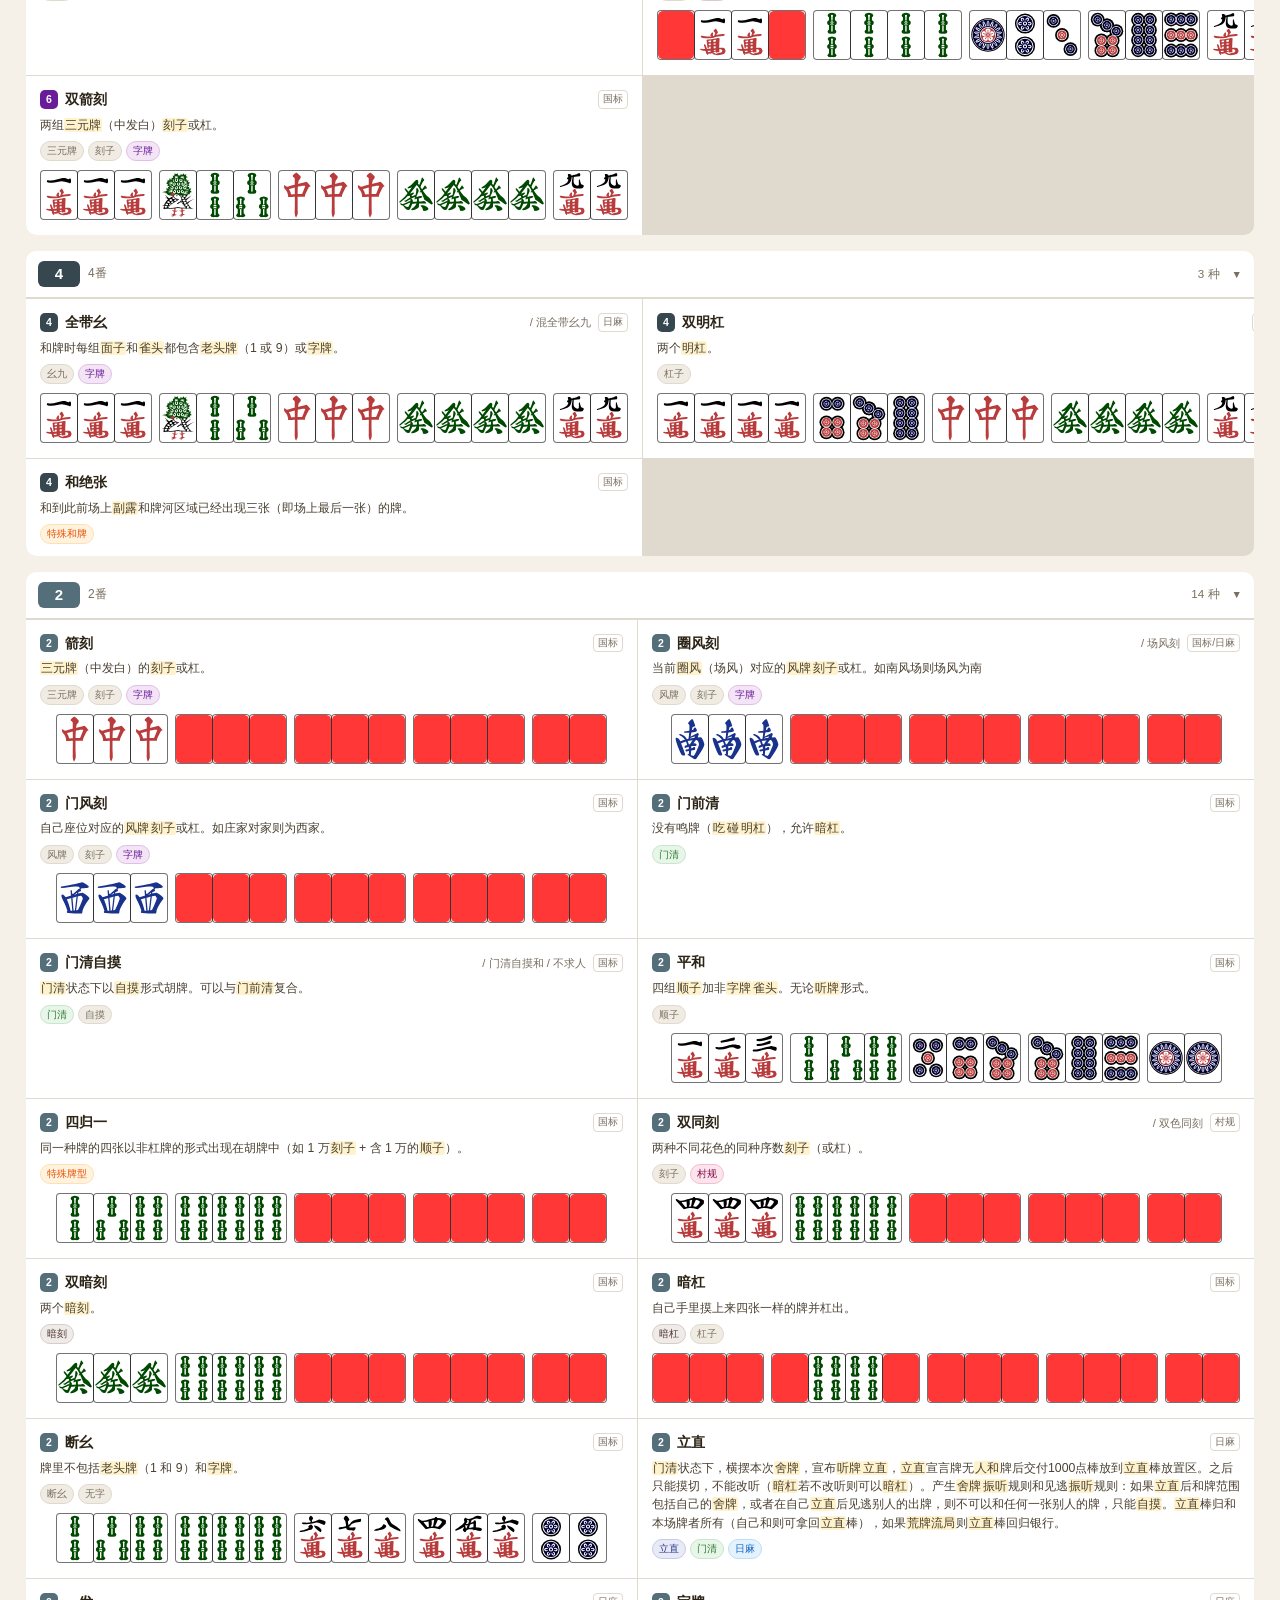
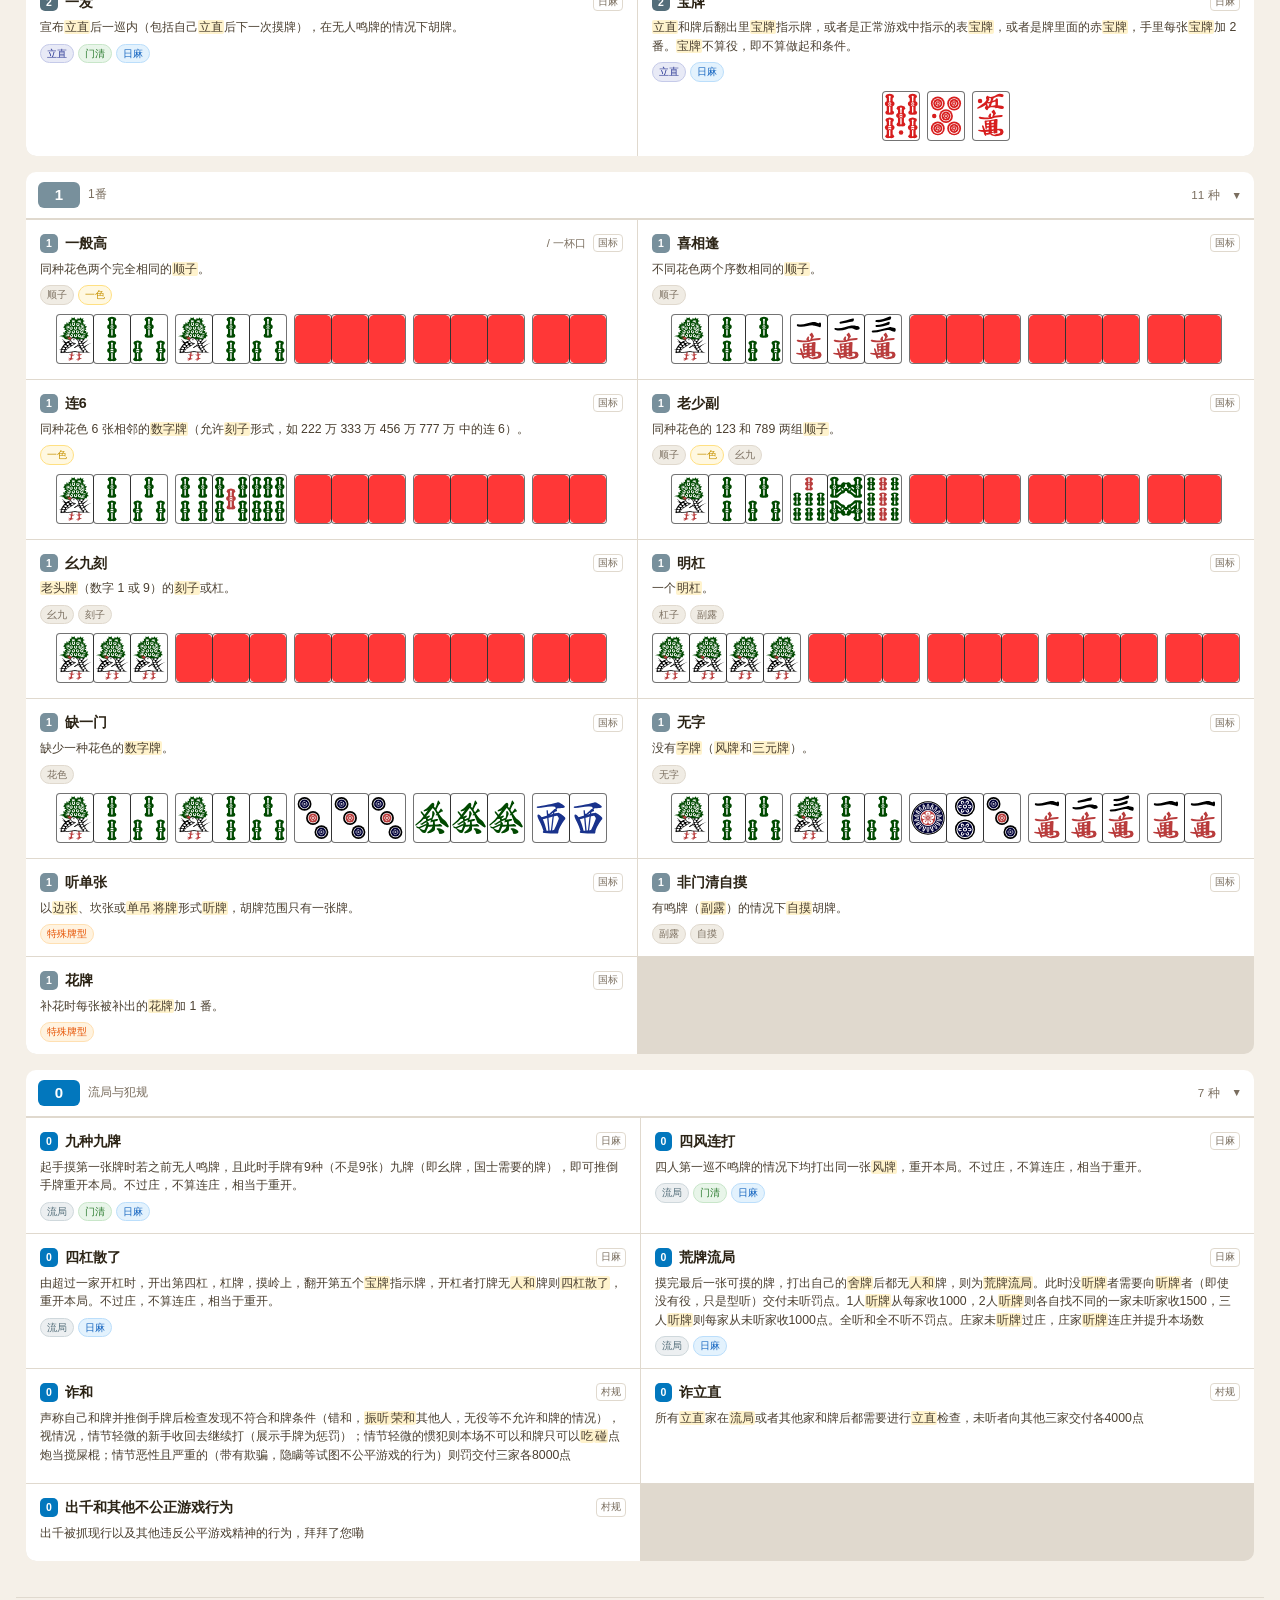
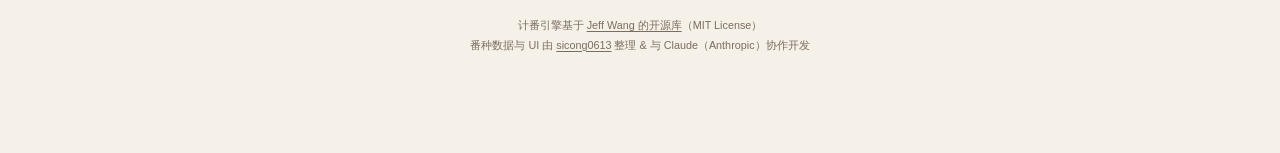
==== commit d4ae86d2: "Add open riichi ron penalty, fan-point table, and kokushi wuzhen popup - 明牌立直点炮固定 36,000 点（一倍溢满）：fan" ====
--- a/index.html
+++ b/index.html
@@ -195,11 +195,11 @@
   </footer>
 
   <script src="data/glossary.js?v=3"></script>
-  <script src="data/fans.js?v=7"></script>
+  <script src="data/fans.js?v=8"></script>
   <script src="data/wasm_name_map.js?v=3"></script>
   <script src="data/fan_calculator.js?v=3"></script>
   <script src="calculator.js?v=3"></script>
-  <script src="calc-ui.js?v=21"></script>
+  <script src="calc-ui.js?v=22"></script>
   <script src="script.js?v=4"></script>
 </body>
 </html>
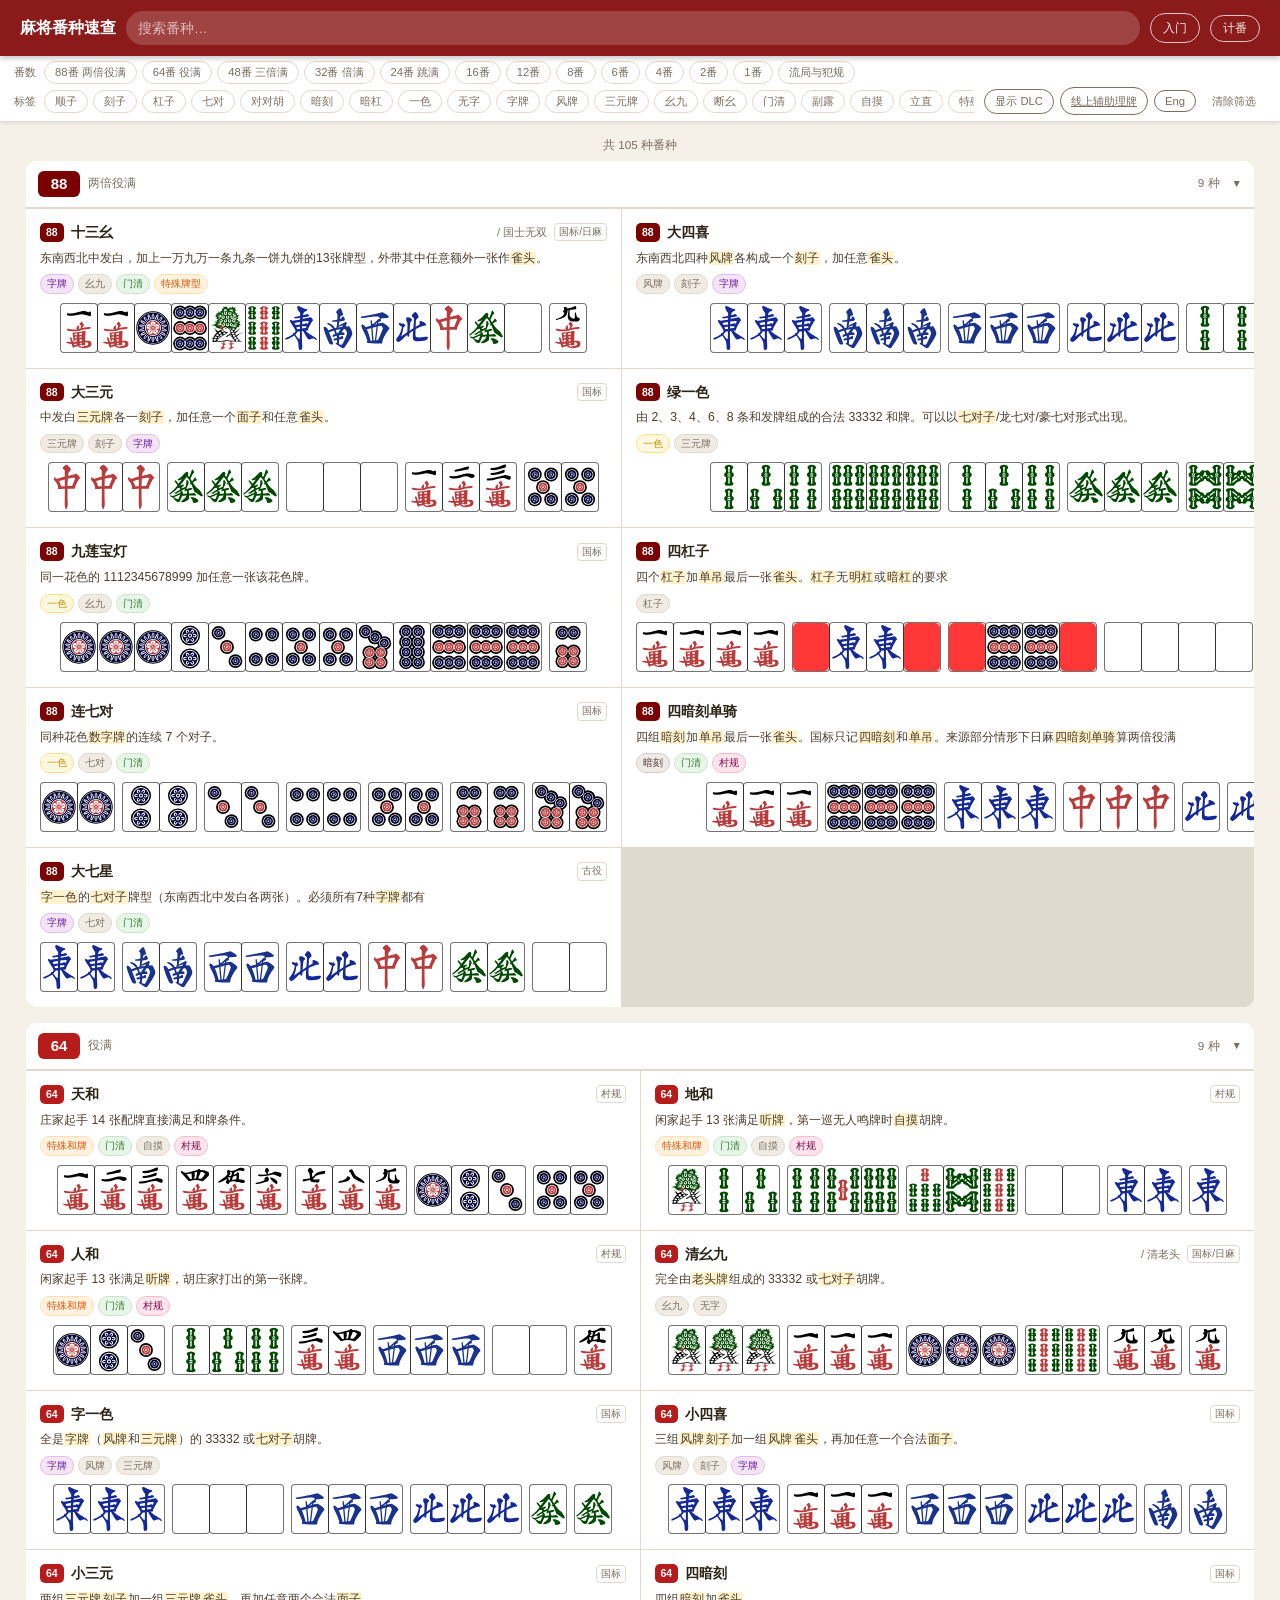
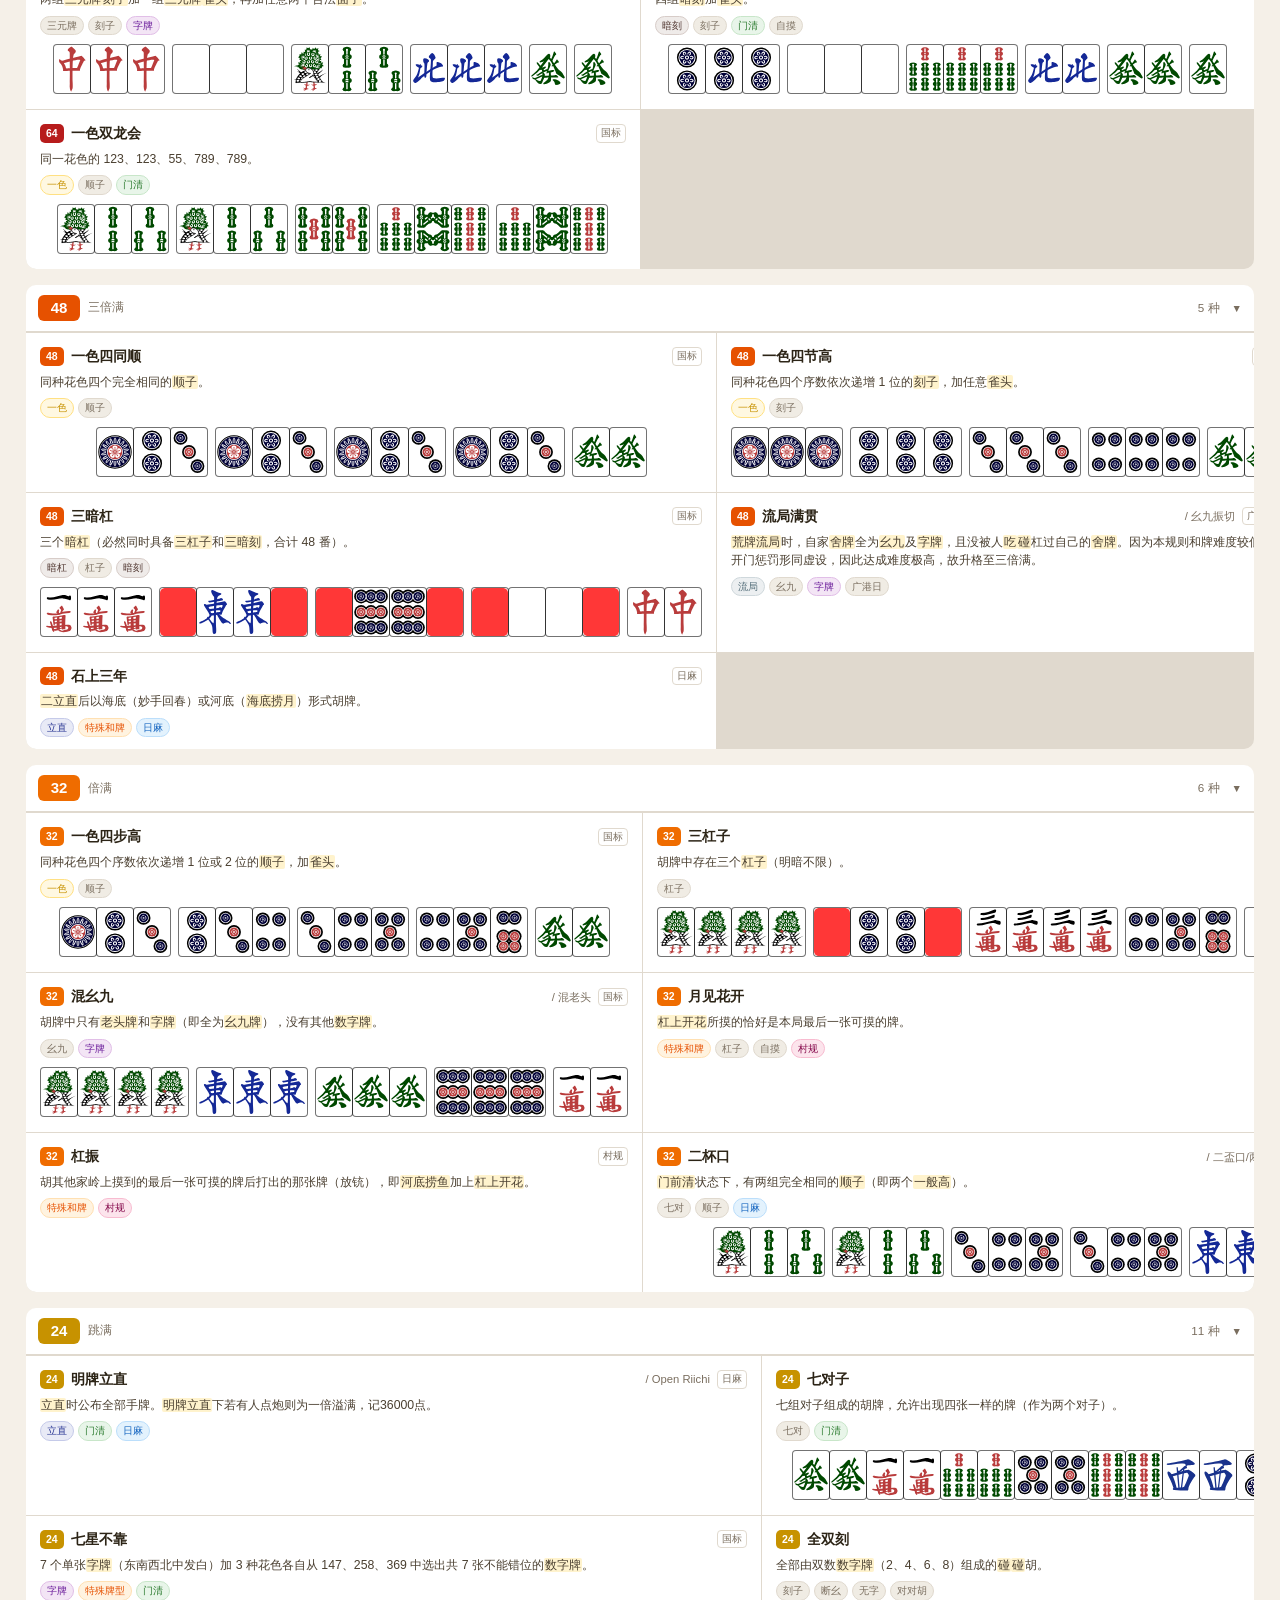
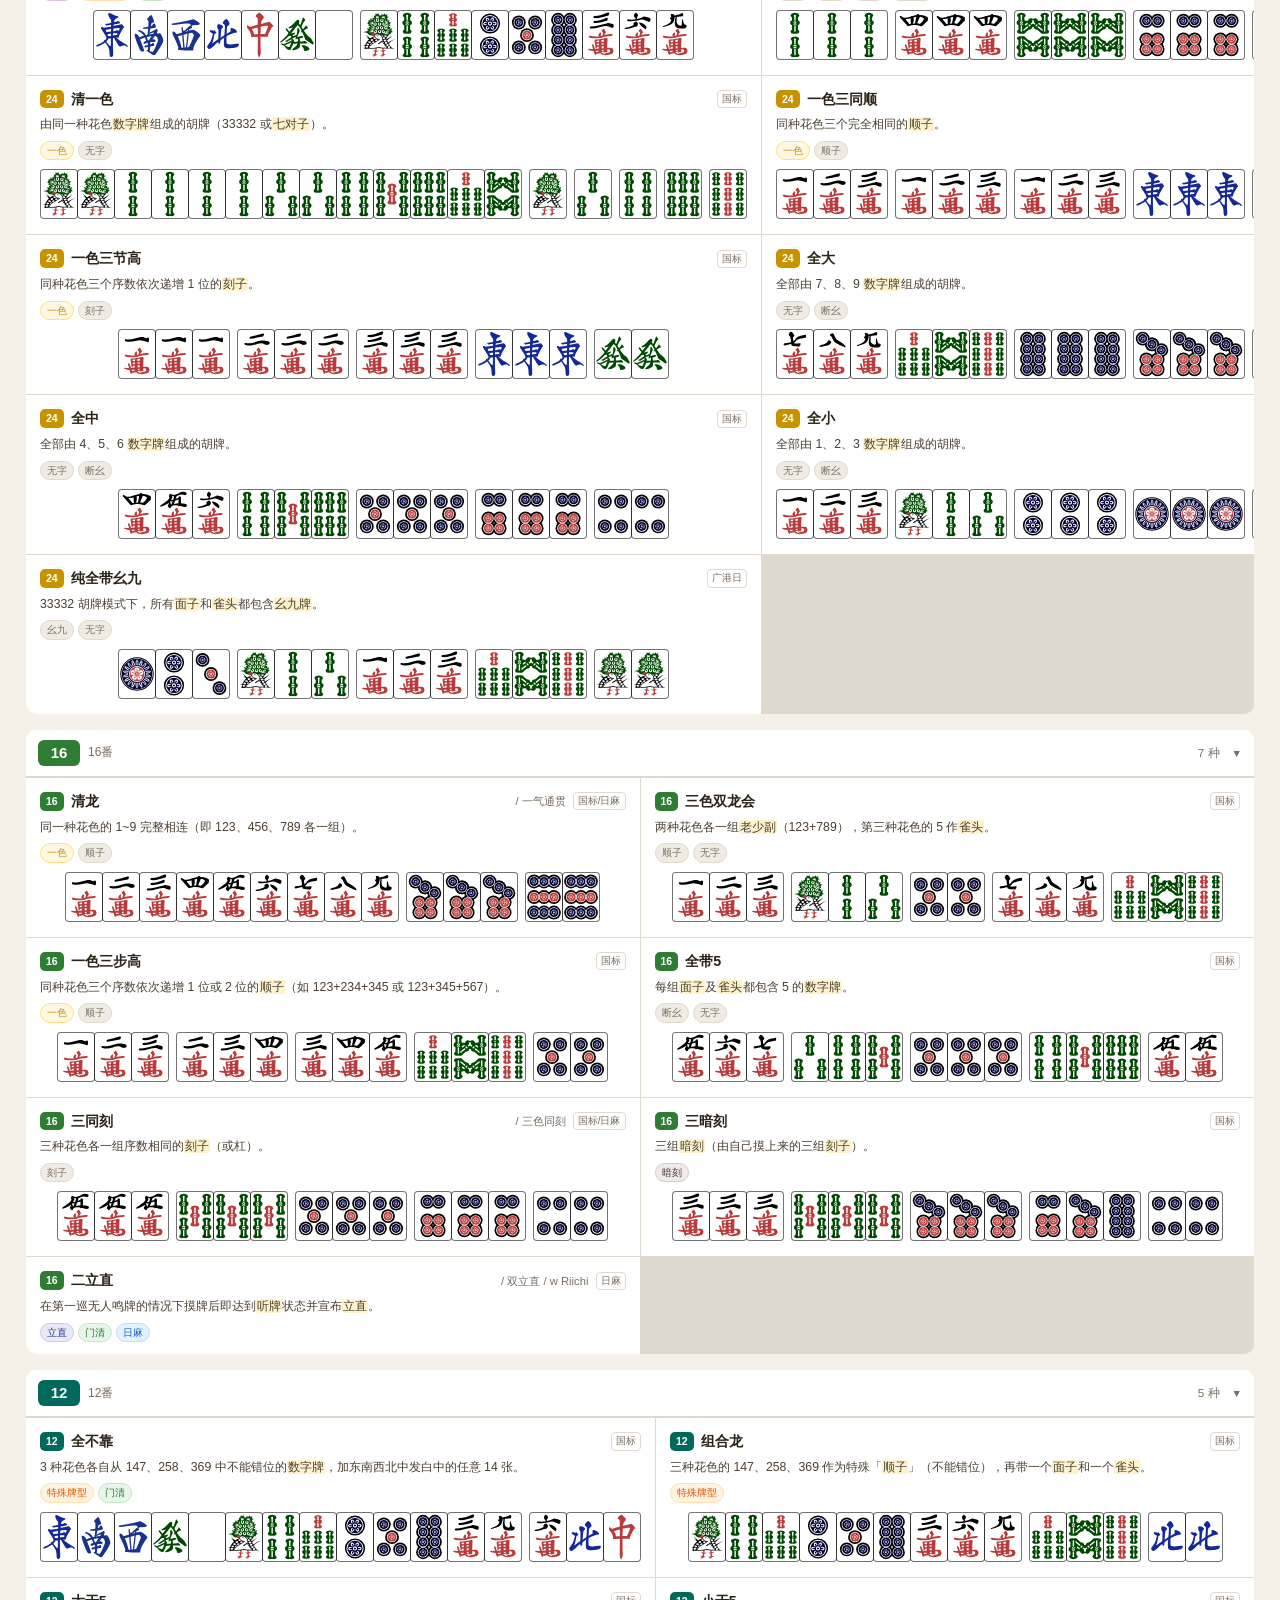
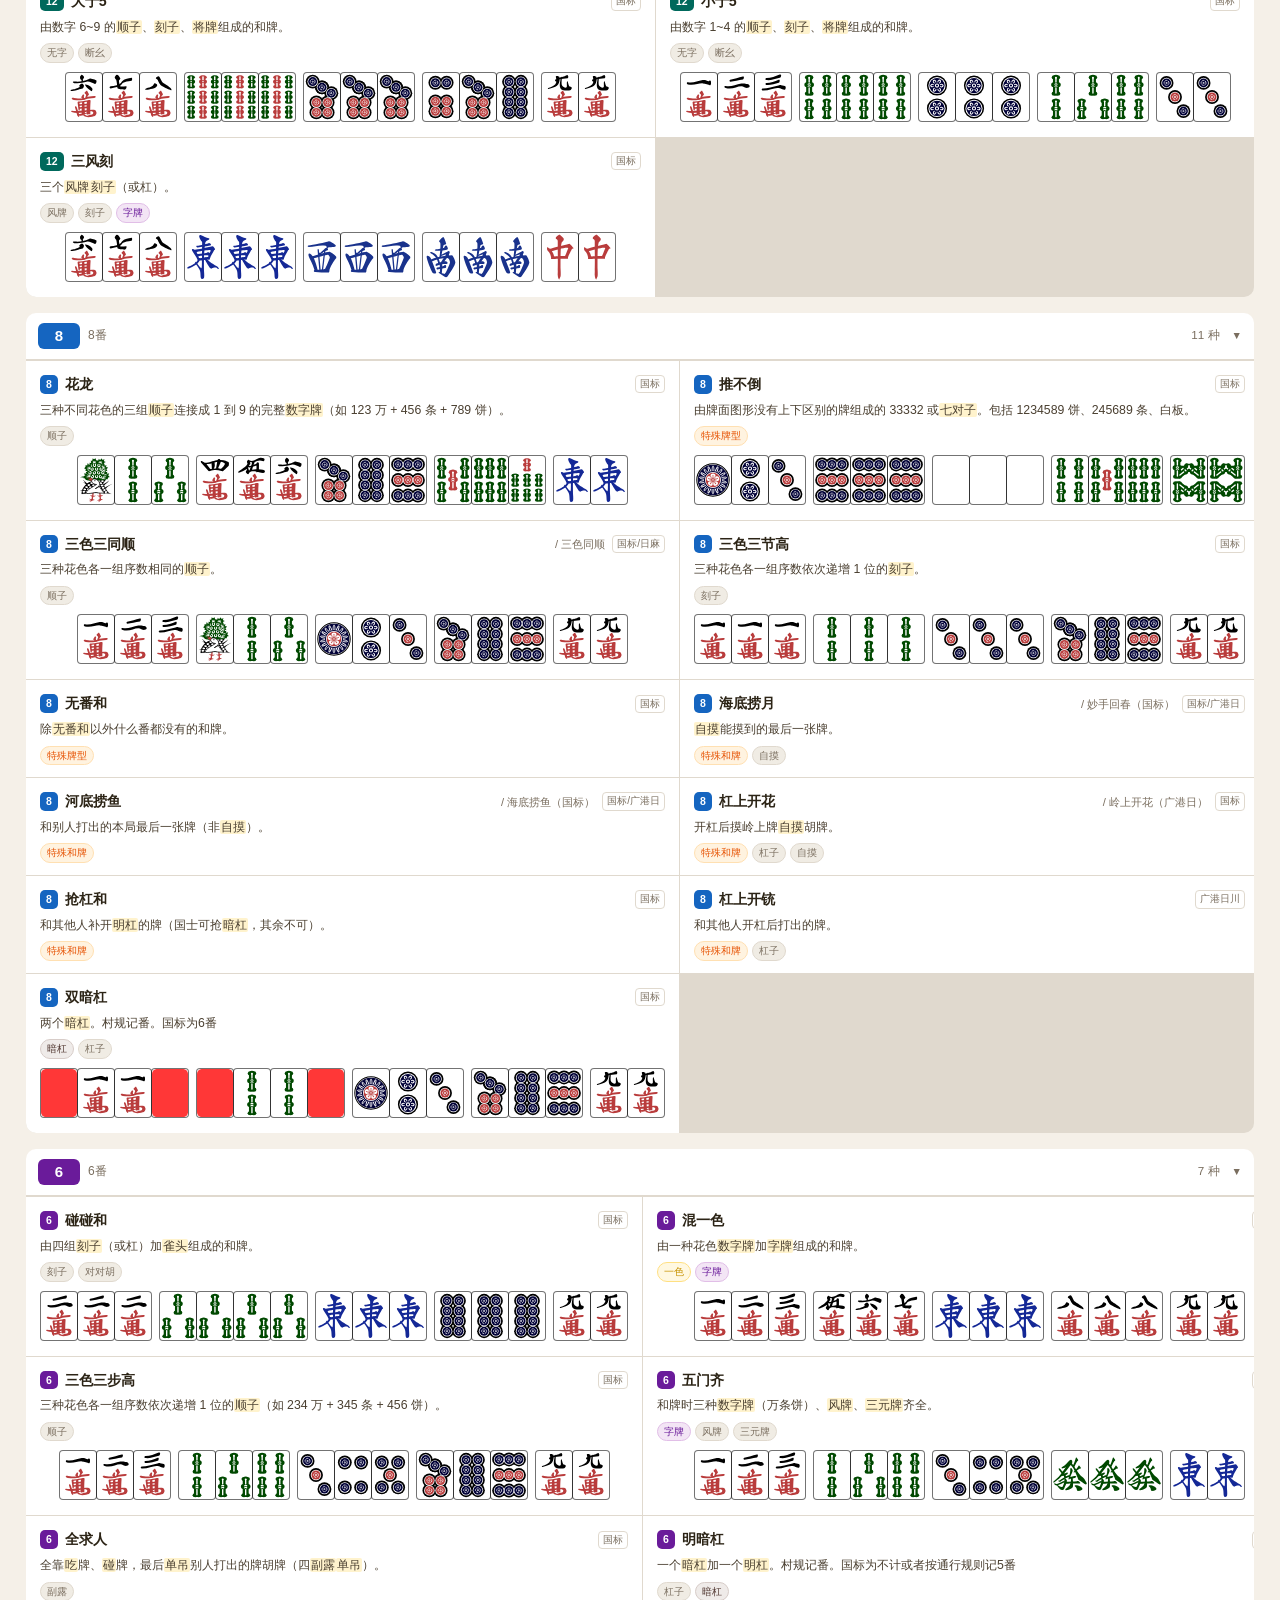
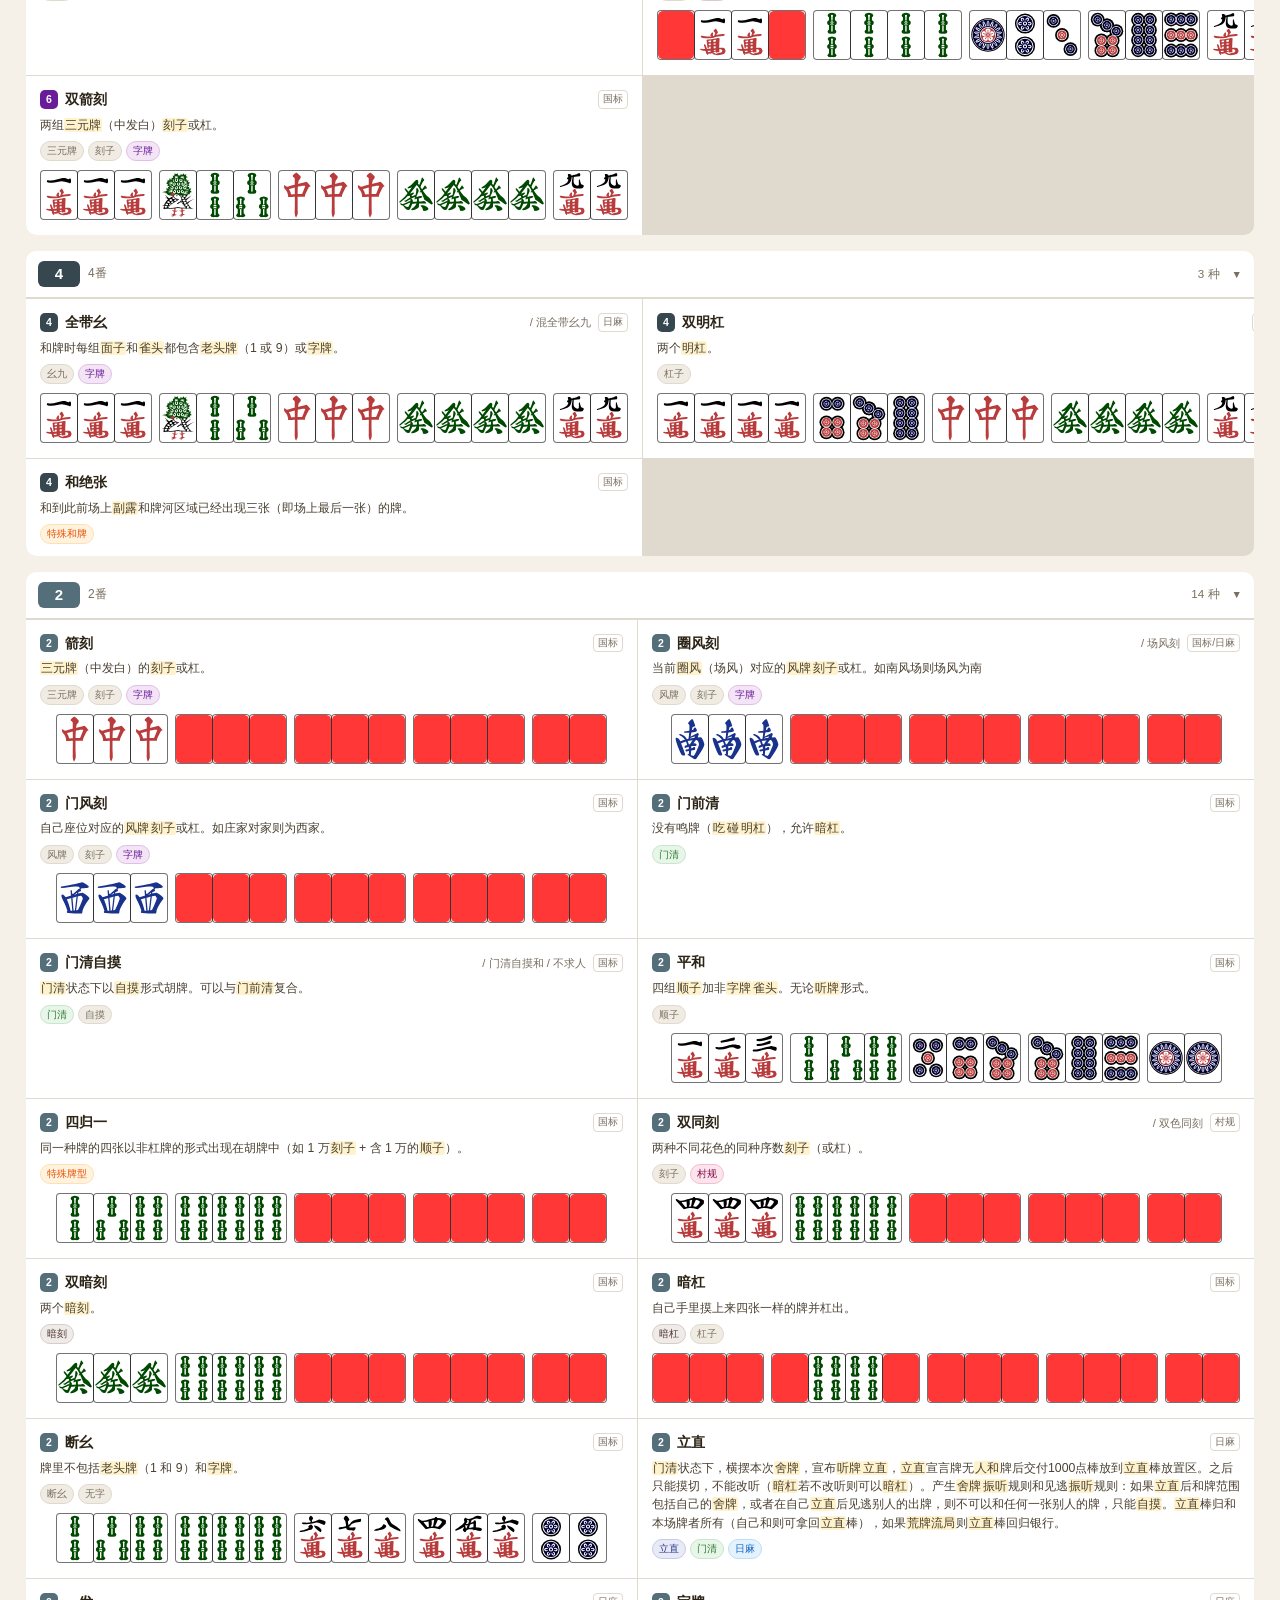
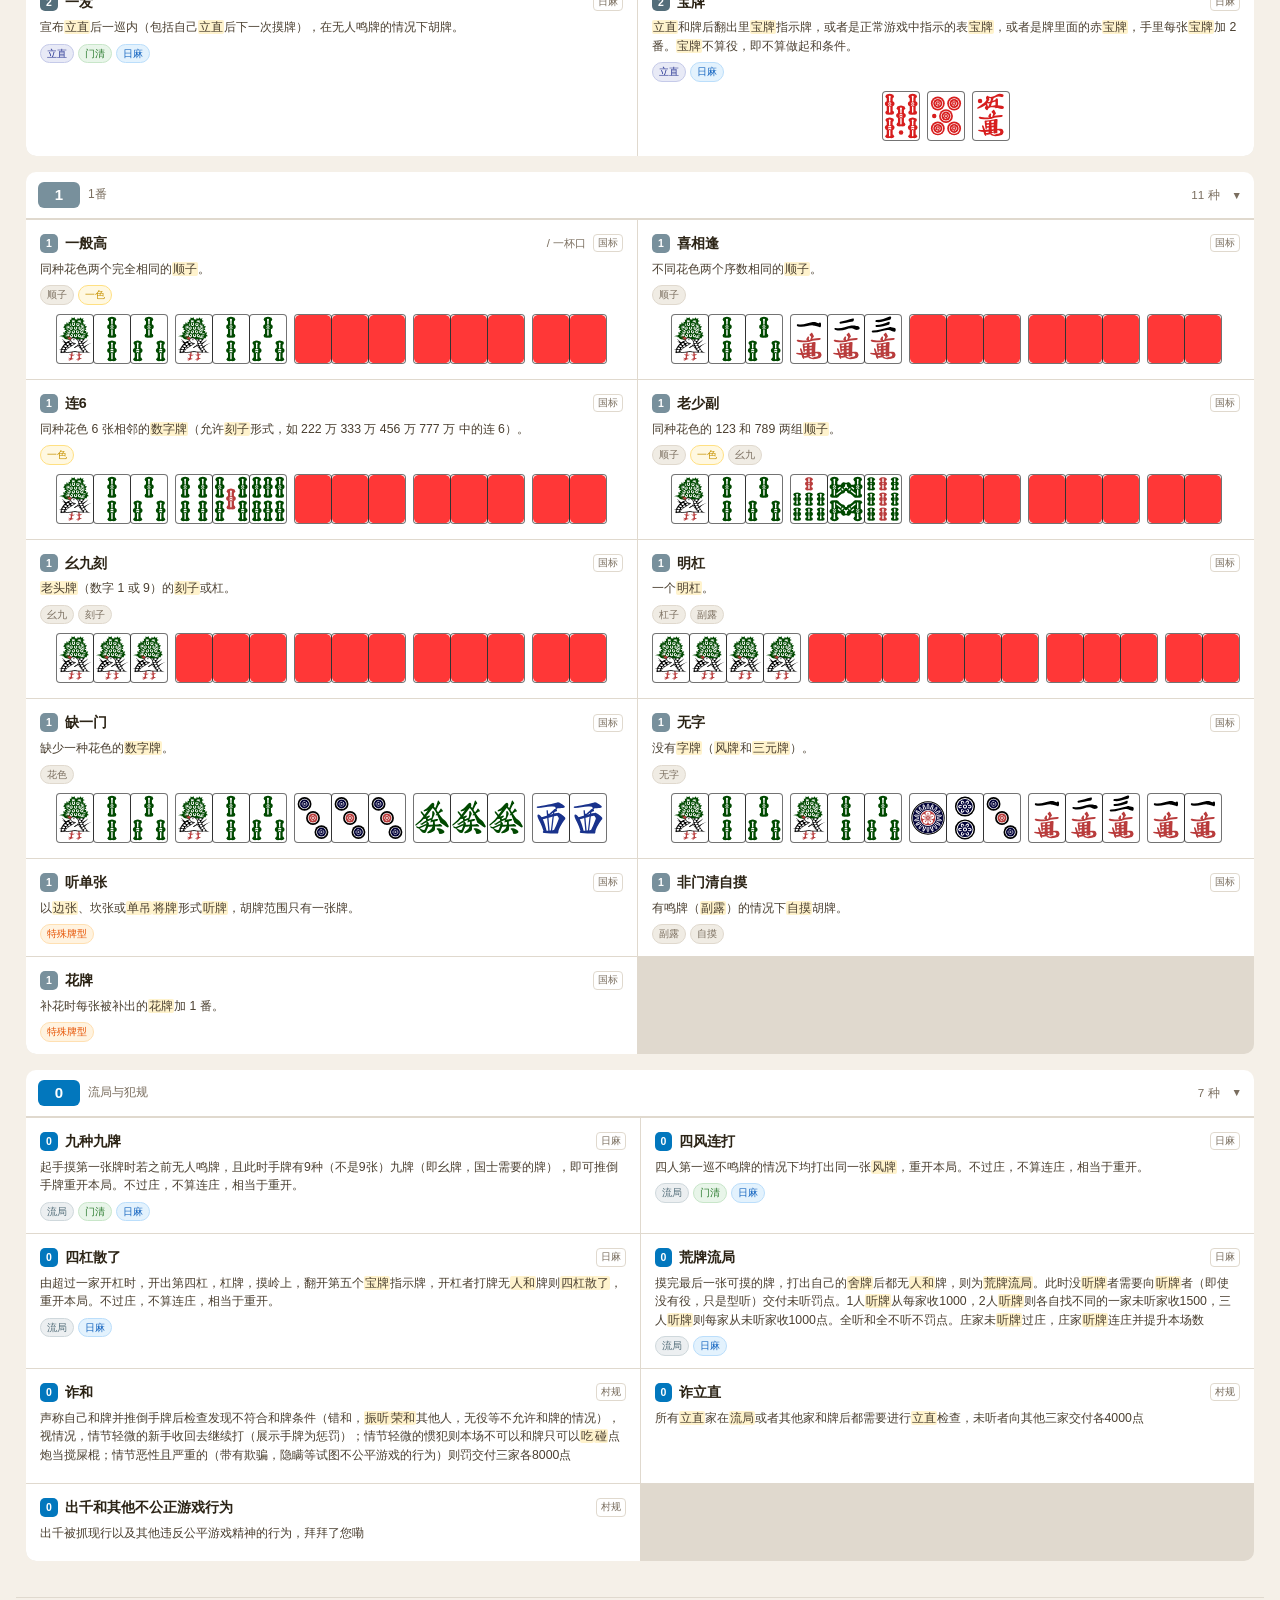
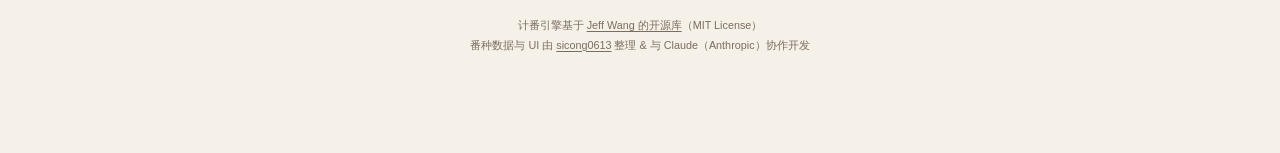
==== commit 3ed625d6: "Fix online.js sort timing, add setup placeholders and nav entry - 立牌区起手输入阶段补齐13张的牌背占位框（未填部分显示牌背，同计番器" ====
--- a/index.html
+++ b/index.html
@@ -29,6 +29,7 @@
     </div>
     <div class="filter-row filter-actions">
       <button id="dlc-toggle" class="btn-outline btn-sm">显示 DLC</button>
+      <a href="online.html" class="btn-outline btn-sm">线上辅助理牌</a>
       <button id="lang-toggle" class="btn-outline btn-sm">Eng</button>
       <button id="clear-filters" class="btn-ghost btn-sm">清除筛选</button>
     </div>
